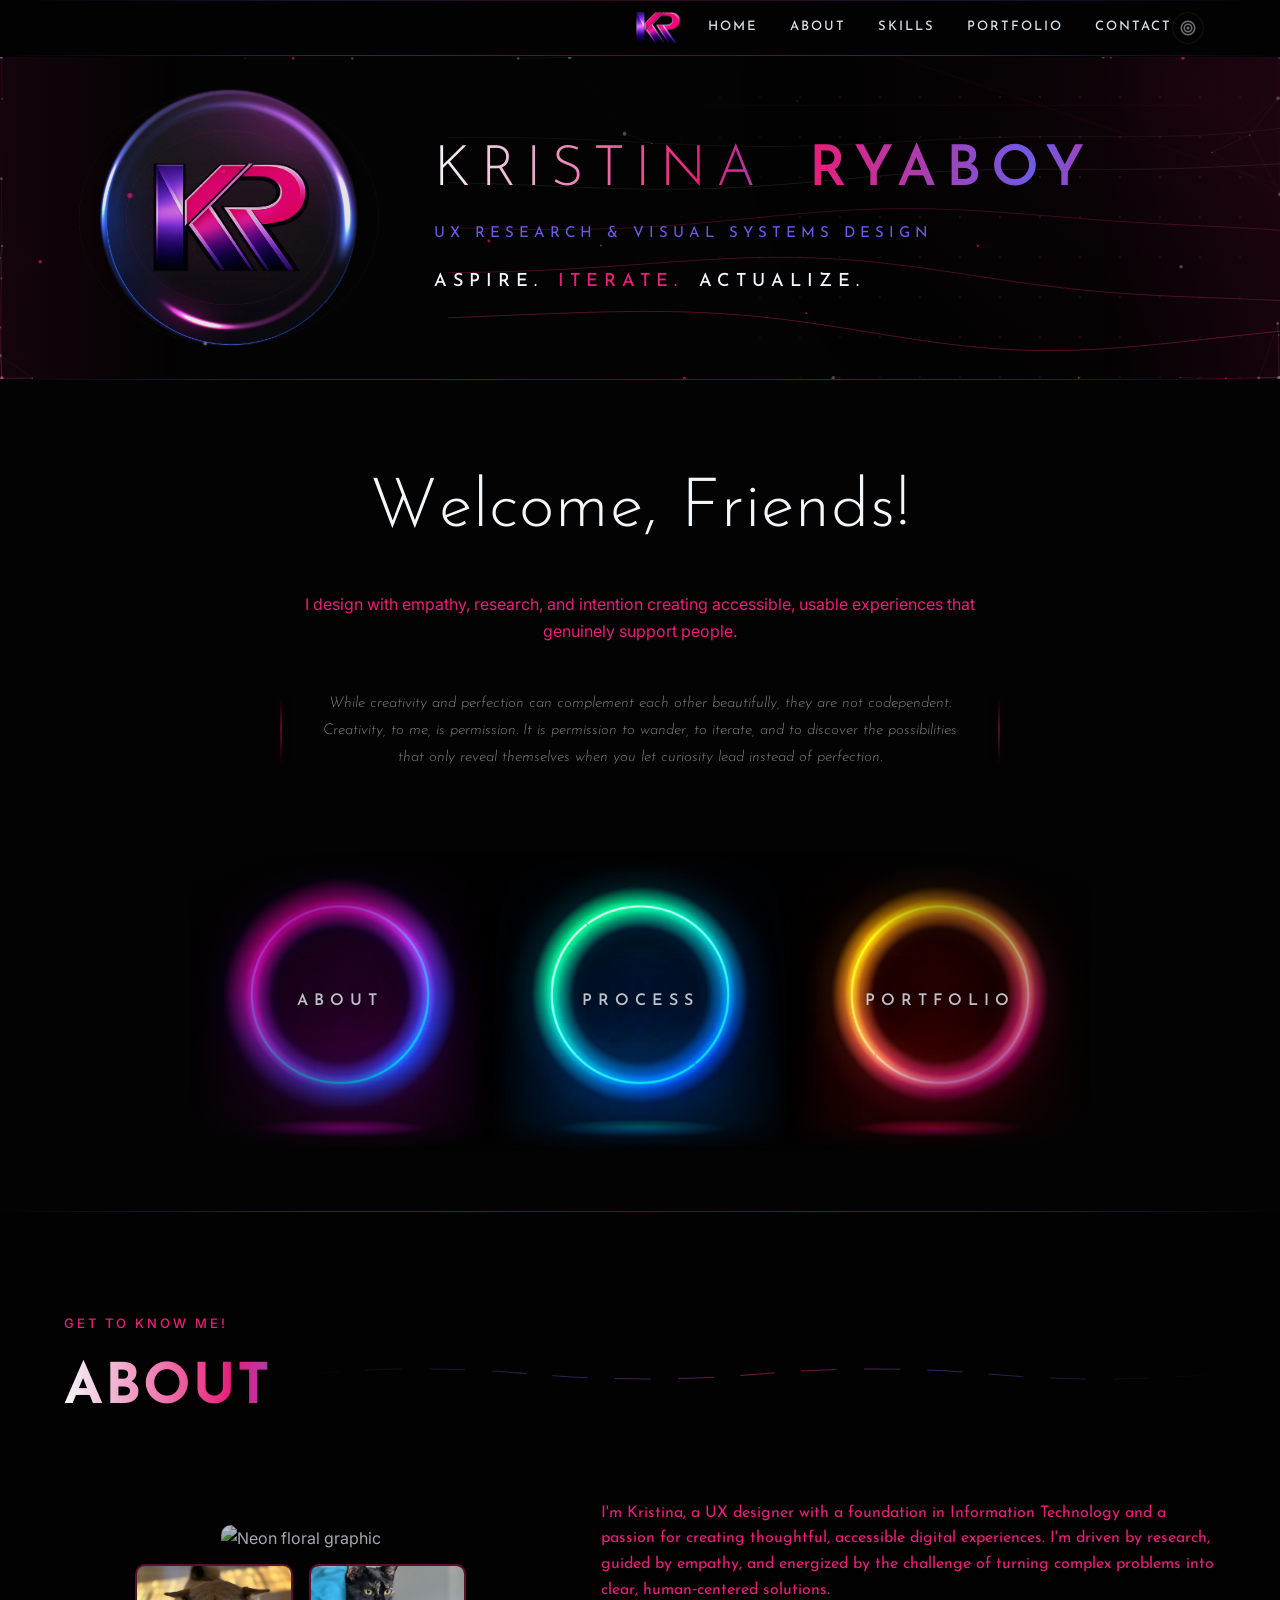
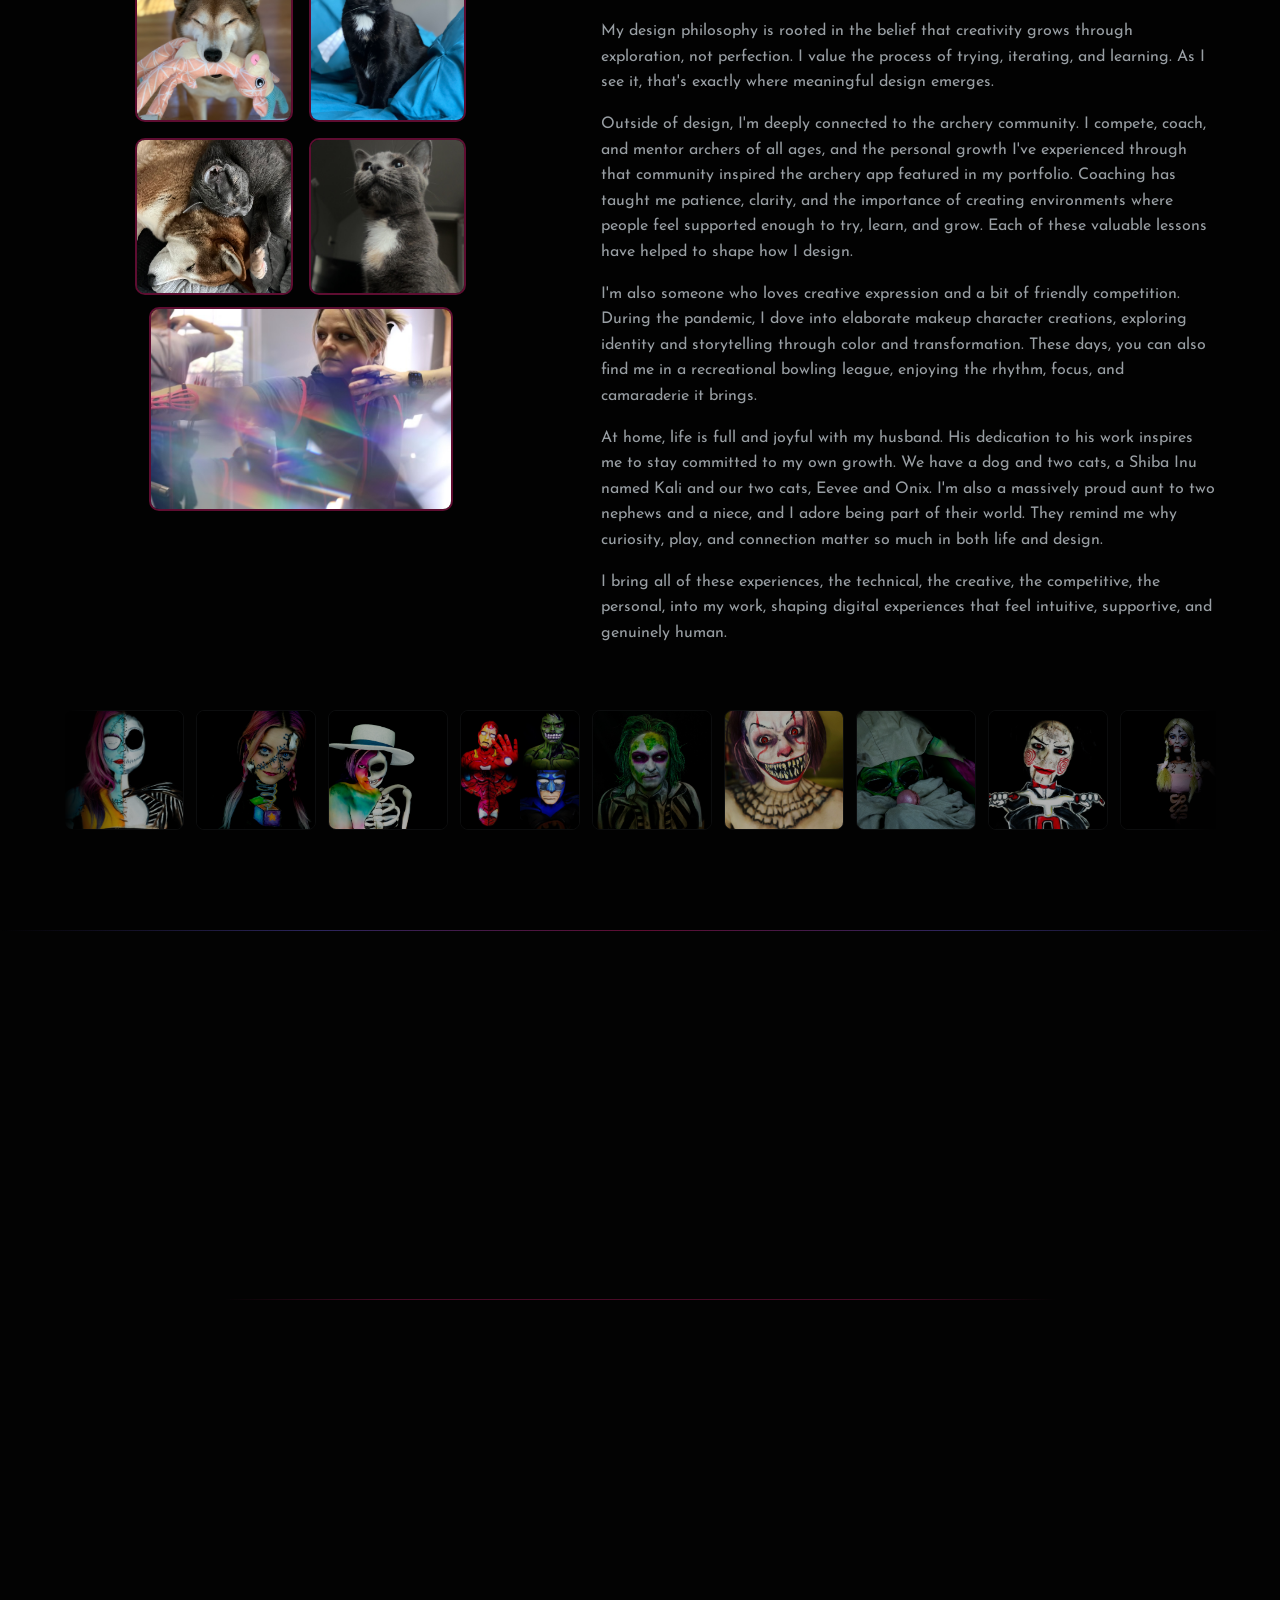
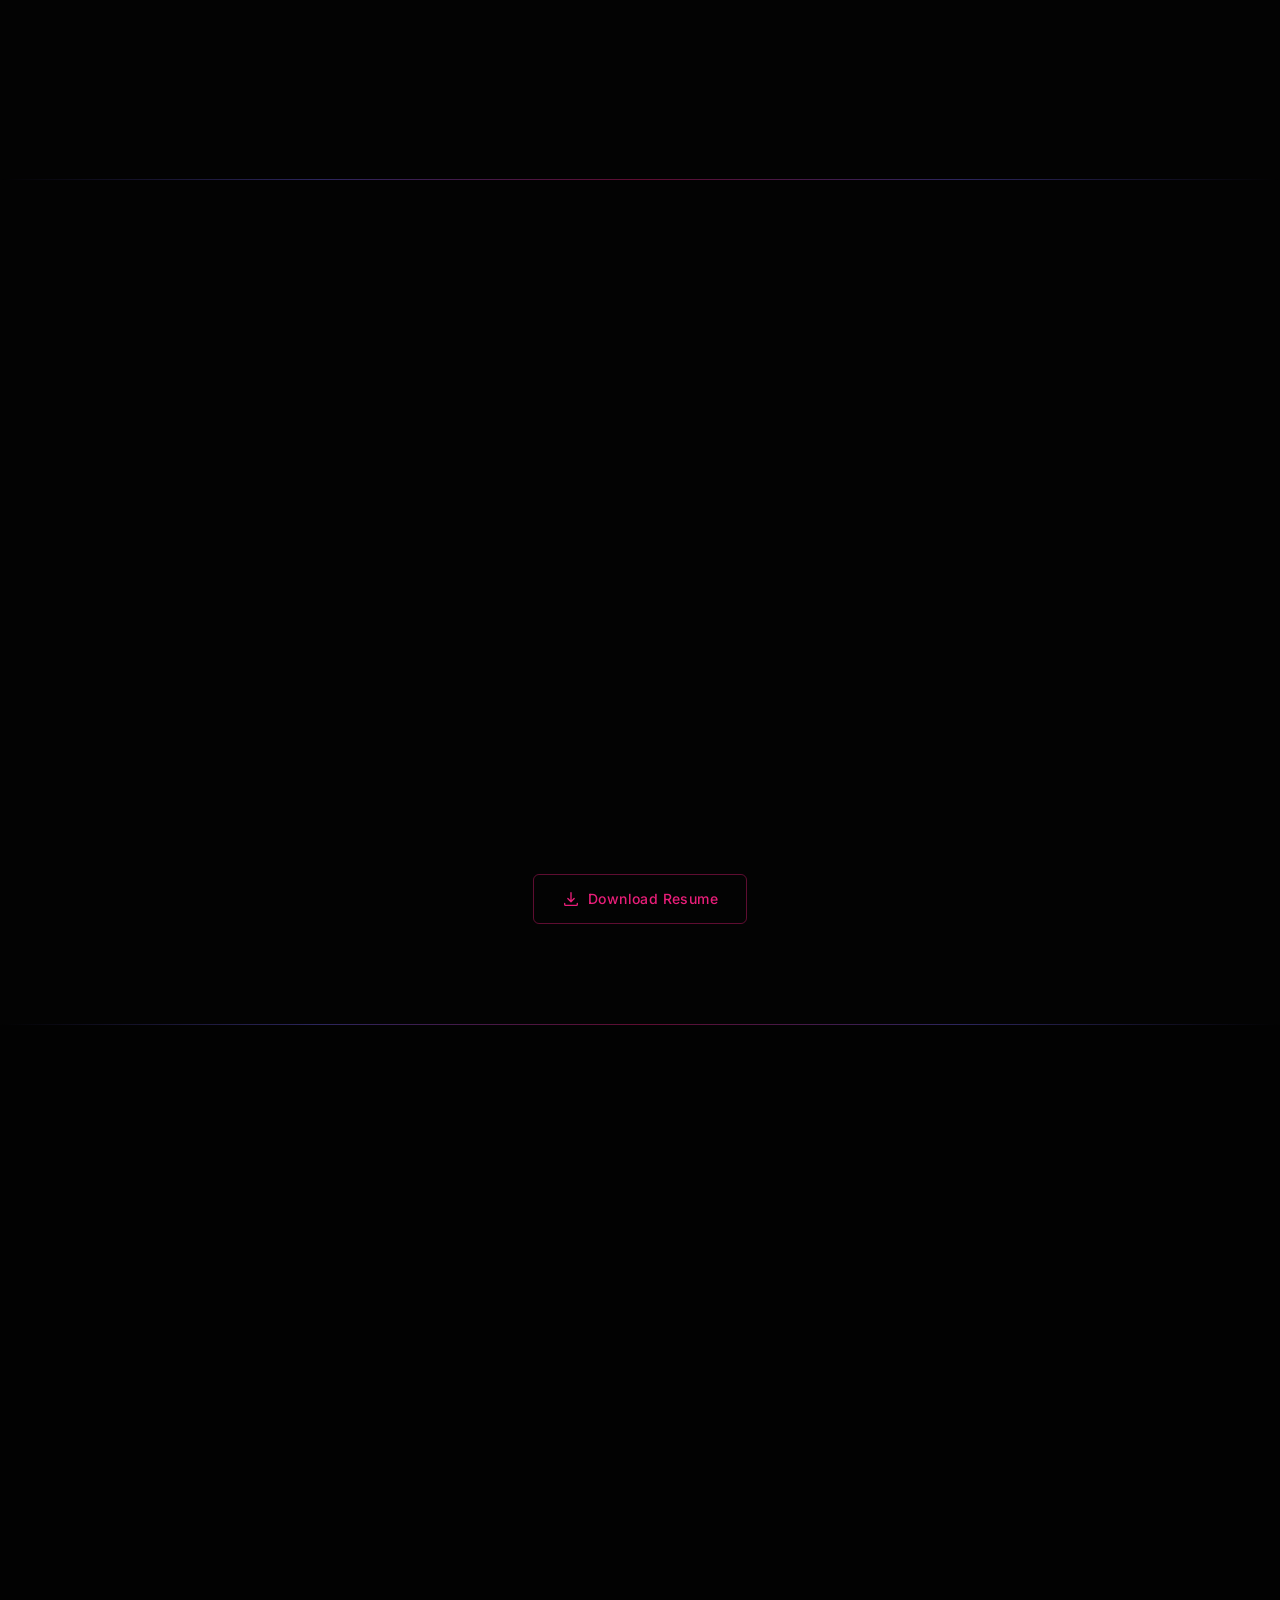
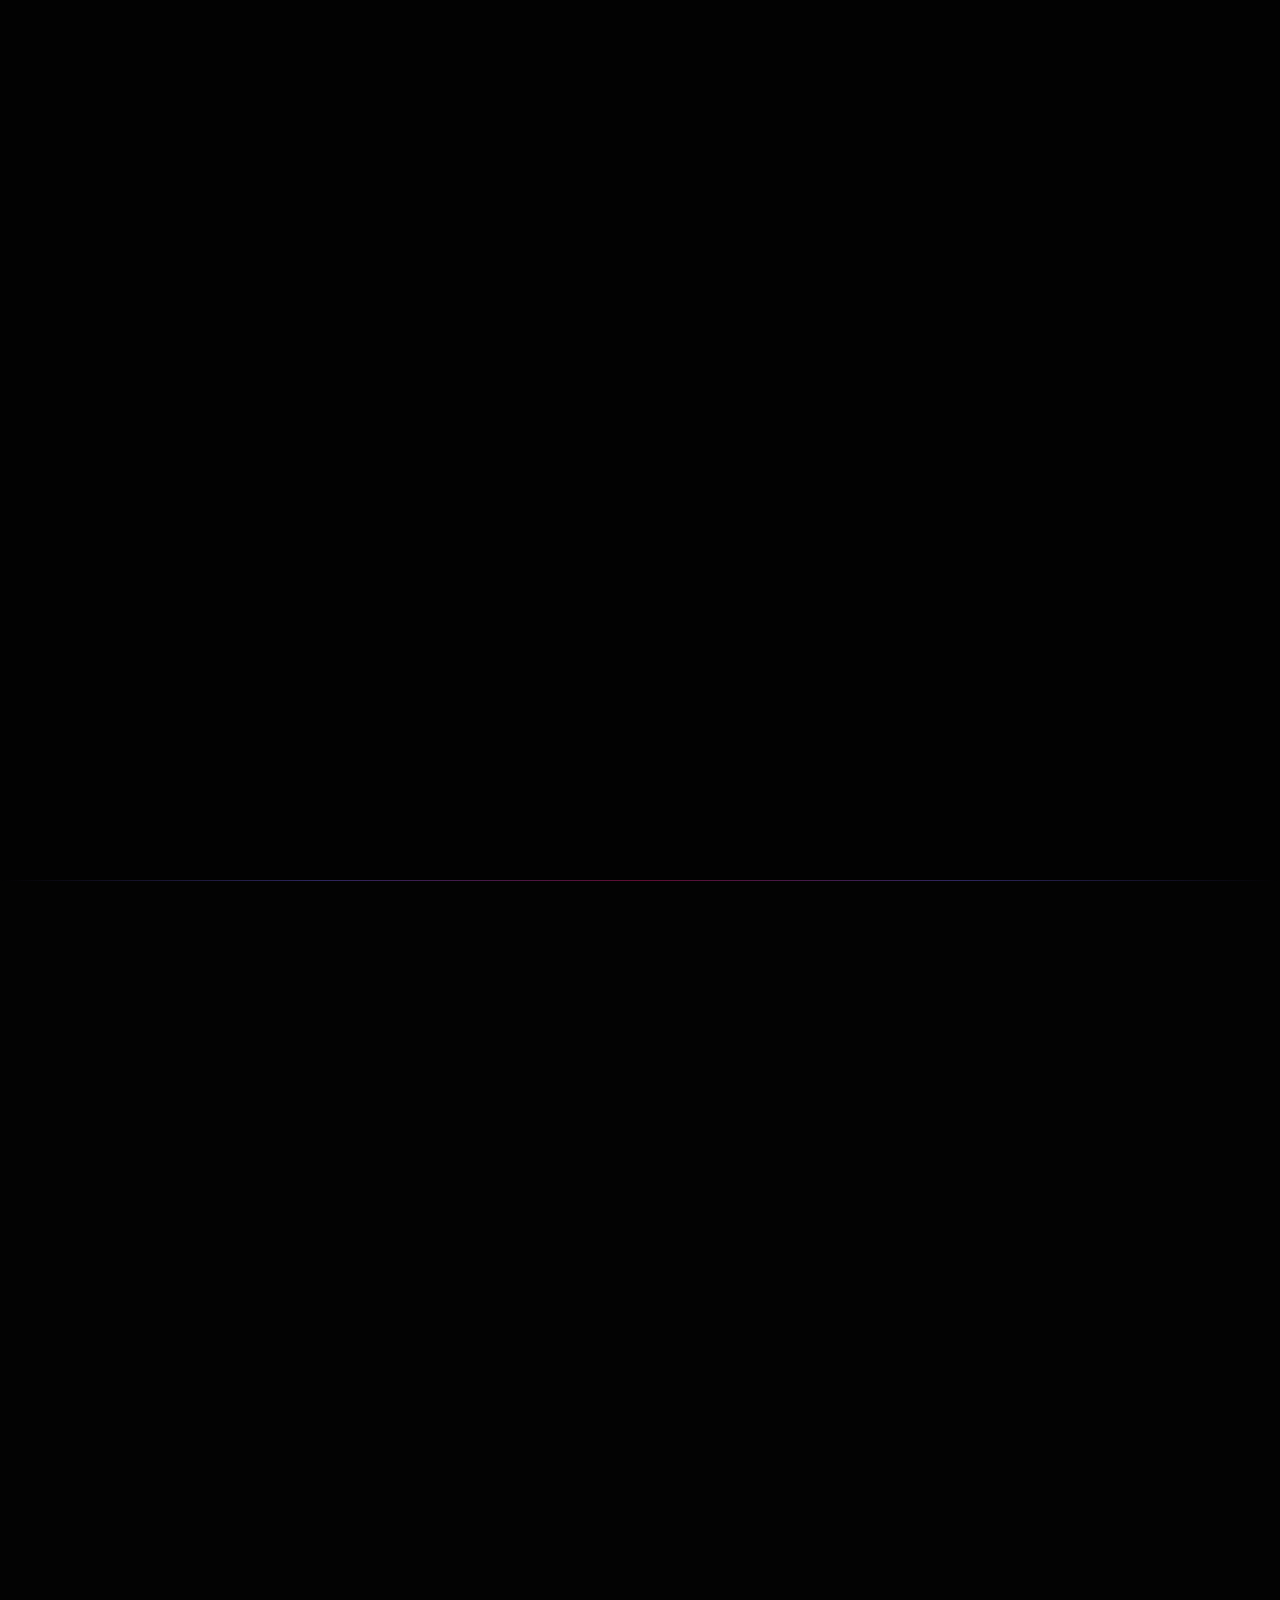
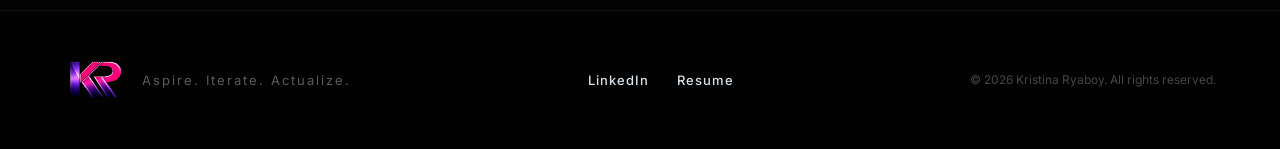
==== index.html @ dc4de924 "Improve image accessibility on homepage - About Me banner: replace redundant alt with descriptive "N" ====
<!DOCTYPE html>
<html lang="en">
<head>
  <meta charset="UTF-8">
  <meta name="viewport" content="width=device-width, initial-scale=1.0">
  <title>Kristina Ryaboy | UX Research &amp; Visual Systems Design</title>
  <meta name="description" content="Portfolio of Kristina Ryaboy — UX Research & Visual Systems Design. Aspire. Iterate. Actualize.">
  <link rel="icon" type="image/png" href="images/KRONLY.png">
  <link rel="apple-touch-icon" href="images/KRONLY.png">
  <!-- Open Graph -->
  <meta property="og:title" content="Kristina Ryaboy | UX Research & Visual Systems Design">
  <meta property="og:description" content="Portfolio of Kristina Ryaboy — UX Research & Visual Systems Design. Aspire. Iterate. Actualize.">
  <meta property="og:image" content="https://kristinaryaboy.github.io/KRPortfolio/images/KRONLY.png">
  <meta property="og:url" content="https://kristinaryaboy.github.io/KRPortfolio/">
  <meta property="og:type" content="website">
  <meta name="twitter:card" content="summary_large_image">
  <meta name="twitter:title" content="Kristina Ryaboy | UX Research & Visual Systems Design">
  <meta name="twitter:description" content="Portfolio of Kristina Ryaboy — UX Research & Visual Systems Design. Aspire. Iterate. Actualize.">
  <meta name="twitter:image" content="https://kristinaryaboy.github.io/KRPortfolio/images/KRONLY.png">
  <link rel="preconnect" href="https://fonts.googleapis.com">
  <link rel="preconnect" href="https://fonts.gstatic.com" crossorigin>
  <link href="https://fonts.googleapis.com/css2?family=Inter:wght@300;400;500;600&family=Josefin+Sans:wght@300;400;500;600;700&display=swap" rel="stylesheet">
  <link rel="stylesheet" href="styles.css">
  <link rel="stylesheet" href="dmc.css">
</head>
<body>

  <!-- Navigation -->
  <nav class="nav" id="nav">
    <div class="nav-inner">
      <a href="#" class="nav-logo" aria-label="Home">
        <img src="images/KRONLY.png" alt="KR" class="nav-logo__img">
      </a>
      <div class="nav-links">
        <a href="#" class="nav-link nav-link--active">Home</a>
        <a href="#about" class="nav-link">About</a>
        <a href="#skills" class="nav-link">Skills</a>
        <a href="#work" class="nav-link">Portfolio</a>
        <a href="#contact" class="nav-link">Contact</a>
      </div>
      <button class="motion-toggle" id="motionToggle" aria-label="Toggle motion effects" title="Toggle motion effects">
        <svg class="motion-toggle__icon motion-toggle__icon--on" width="18" height="18" viewBox="0 0 24 24" fill="none" stroke="currentColor" stroke-width="2" stroke-linecap="round" stroke-linejoin="round">
          <circle cx="12" cy="12" r="1"/><circle cx="12" cy="12" r="5"/><circle cx="12" cy="12" r="9"/>
        </svg>
        <svg class="motion-toggle__icon motion-toggle__icon--off" width="18" height="18" viewBox="0 0 24 24" fill="none" stroke="currentColor" stroke-width="2" stroke-linecap="round" stroke-linejoin="round">
          <circle cx="12" cy="12" r="1"/><circle cx="12" cy="12" r="5"/><circle cx="12" cy="12" r="9"/>
          <line x1="4" y1="4" x2="20" y2="20" stroke-width="2.5"/>
        </svg>
      </button>
      <button class="nav-toggle" id="navToggle" aria-label="Toggle navigation">
        <span></span><span></span><span></span>
      </button>
    </div>
  </nav>

  <!-- Mobile Menu -->
  <div class="mobile-menu" id="mobileMenu">
    <a href="#" class="mobile-menu__link">Home</a>
    <a href="#about" class="mobile-menu__link">About</a>
    <a href="#skills" class="mobile-menu__link">Skills</a>
    <a href="#work" class="mobile-menu__link">Portfolio</a>
    <a href="#contact" class="mobile-menu__link">Contact</a>
  </div>

  <div class="section-divider section-divider--subtle"></div>

  <!-- Hero Banner -->
  <header class="hero" id="hero">
    <canvas id="heroCanvas"></canvas>
    <div class="hero-inner">
      <div class="hero-logo">
        <canvas id="logoOrbitCanvas" class="hero-logo__orbit"></canvas>
        <img src="images/KRONLY.png" alt="KR Monogram" class="hero-logo__img">
      </div>
      <div class="hero-text">
        <h1 class="hero-name">
          <span class="hero-name__first">Kristina</span>
          <span class="hero-name__last">Ryaboy</span>
        </h1>
        <div class="hero-rule"></div>
        <p class="hero-subtitle">UX Research &amp; Visual Systems Design</p>
        <p class="hero-tagline">
          <span>Aspire.</span>
          <span class="hero-tagline--accent">Iterate.</span>
          <span>Actualize.</span>
        </p>
      </div>
    </div>
  </header>

  <div class="section-divider section-divider--subtle"></div>

  <!-- Welcome Section -->
  <section class="welcome">
    <div class="container">
      <h1 class="welcome-heading" id="welcomeHeading">Welcome, Friends!</h1>
      <div class="welcome-philosophy">
        <p class="welcome-text">I design with empathy, research, and intention creating accessible, usable experiences that genuinely support people.</p>
        <p class="welcome-quote">While creativity and perfection can complement each other beautifully, they are not codependent. Creativity, to me, is permission. It is permission to wander, to iterate, and to discover the possibilities that only reveal themselves when you let curiosity lead instead of perfection.</p>
      </div>
    </div>
  </section>

  <!-- Section Navigation Banner -->
  <section class="nav-banner">
    <div class="nav-banner__bg">
      <picture>
        <source srcset="images/hero-bg.webp" type="image/webp">
        <img src="images/hero-bg.jpg" alt="" loading="lazy">
      </picture>
    </div>
    <div class="nav-banner__overlay">
      <a href="#about" class="nav-banner__zone">
        <span class="nav-banner__label">About</span>
      </a>
      <a href="#process" class="nav-banner__zone">
        <span class="nav-banner__label">Process</span>
      </a>
      <a href="#work" class="nav-banner__zone">
        <span class="nav-banner__label">Portfolio</span>
      </a>
    </div>
  </section>

  <div class="section-divider"></div>

  <!-- About Section -->
  <section class="section about" id="about">
    <div class="container">
      <div class="section-heading-row">
        <h2 class="section-heading">
          <span class="section-heading__label">Get to know me!</span>
          <span class="section-heading__title">About</span>
        </h2>
        <svg class="section-heading-wave" viewBox="0 0 200 20" preserveAspectRatio="none">
          <path class="section-heading-wave__path" d="M0,10 Q25,0 50,10 T100,10 T150,10 T200,10" fill="none" stroke="url(#waveGrad)" stroke-width="1"/>
        </svg>
      </div>

      <div class="about-layout">
        <div class="about-visual">
          <div class="about-photos">
            <img src="images/AboutMe2.jpeg" alt="Neon floral graphic" class="about-banner" loading="lazy">
            <div class="about-photos-row">
              <div class="about-photo-card">
                <img src="images/about me/IMG_8221.jpeg" alt="Kali the Shiba Inu" loading="lazy">
              </div>
              <div class="about-photo-card">
                <img src="images/about me/IMG_1223.jpeg" alt="Onix the cat" loading="lazy">
              </div>
              <div class="about-photo-card">
                <img src="images/about me/IMG_5178.jpeg" alt="Kali and Eevee together" loading="lazy">
              </div>
              <div class="about-photo-card">
                <img src="images/about me/5FA5CA7D-4282-4DA0-BE2F-8C166BB4E287.JPG" alt="Eevee the cat" loading="lazy">
              </div>
            </div>
            <div class="about-photo-card about-photo-card--featured">
              <img src="images/about me/IMG_5877.jpeg" alt="Kristina practicing archery" loading="lazy">
            </div>
          </div>
        </div>

        <div class="about-content">
          <p class="about-lead">I'm Kristina, a UX designer with a foundation in Information Technology and a passion for creating thoughtful, accessible digital experiences. I'm driven by research, guided by empathy, and energized by the challenge of turning complex problems into clear, human&#8209;centered solutions.</p>
          <p>My design philosophy is rooted in the belief that creativity grows through exploration, not perfection. I value the process of trying, iterating, and learning. As I see it, that's exactly where meaningful design emerges.</p>
          <p>Outside of design, I'm deeply connected to the archery community. I compete, coach, and mentor archers of all ages, and the personal growth I've experienced through that community inspired the archery app featured in my portfolio. Coaching has taught me patience, clarity, and the importance of creating environments where people feel supported enough to try, learn, and grow. Each of these valuable lessons have helped to shape how I design.</p>
          <p>I'm also someone who loves creative expression and a bit of friendly competition. During the pandemic, I dove into elaborate makeup character creations, exploring identity and storytelling through color and transformation. These days, you can also find me in a recreational bowling league, enjoying the rhythm, focus, and camaraderie it brings.</p>
          <p>At home, life is full and joyful with my husband. His dedication to his work inspires me to stay committed to my own growth. We have a dog and two cats, a Shiba Inu named Kali and our two cats, Eevee and Onix. I'm also a massively proud aunt to two nephews and a niece, and I adore being part of their world. They remind me why curiosity, play, and connection matter so much in both life and design.</p>
          <p>I bring all of these experiences, the technical, the creative, the competitive, the personal, into my work, shaping digital experiences that feel intuitive, supportive, and genuinely human.</p>
        </div>
      </div>

      <!-- Makeup Art Thumbnails -->
      <div class="about-gallery">
        <div class="about-gallery__strip">
          <!-- First set -->
          <img src="images/Makeup/11.jpg" alt="Body paint Jack and Sally" class="about-gallery__thumb">
          <img src="images/Makeup/1.JPG" alt="Body paint Jack In The Box Illusion" class="about-gallery__thumb">
          <img src="images/Makeup/8.JPG" alt="Body paint Rainbow Skeleton" class="about-gallery__thumb">
          <img src="images/Makeup/5.JPG" alt="Body paint Super Hero Collage" class="about-gallery__thumb">
          <img src="images/Makeup/9.JPG" alt="Body paint Beetlejuice" class="about-gallery__thumb">
          <img src="images/Makeup/3.JPG" alt="Body paint Pennywise" class="about-gallery__thumb">
          <img src="images/Makeup/12.JPG" alt="Body paint Grogu" class="about-gallery__thumb">
          <img src="images/Makeup/7.JPG" alt="Body paint Billy The Puppet" class="about-gallery__thumb">
          <img src="images/Makeup/4.jpg" alt="Body paint Broken Doll" class="about-gallery__thumb">
          <img src="images/Makeup/6.jpg" alt="Body paint Venom" class="about-gallery__thumb">
          <img src="images/Makeup/2.JPG" alt="Body paint Metal Gear Solid" class="about-gallery__thumb">
          <img src="images/Makeup/10.JPG" alt="Body paint Batman and Robin" class="about-gallery__thumb">
          <!-- Duplicate set for seamless loop (decorative, hidden from assistive tech) -->
          <img src="images/Makeup/11.jpg" alt="" aria-hidden="true" class="about-gallery__thumb">
          <img src="images/Makeup/1.JPG" alt="" aria-hidden="true" class="about-gallery__thumb">
          <img src="images/Makeup/8.JPG" alt="" aria-hidden="true" class="about-gallery__thumb">
          <img src="images/Makeup/5.JPG" alt="" aria-hidden="true" class="about-gallery__thumb">
          <img src="images/Makeup/9.JPG" alt="" aria-hidden="true" class="about-gallery__thumb">
          <img src="images/Makeup/3.JPG" alt="" aria-hidden="true" class="about-gallery__thumb">
          <img src="images/Makeup/12.JPG" alt="" aria-hidden="true" class="about-gallery__thumb">
          <img src="images/Makeup/7.JPG" alt="" aria-hidden="true" class="about-gallery__thumb">
          <img src="images/Makeup/4.jpg" alt="" aria-hidden="true" class="about-gallery__thumb">
          <img src="images/Makeup/6.jpg" alt="" aria-hidden="true" class="about-gallery__thumb">
          <img src="images/Makeup/2.JPG" alt="" aria-hidden="true" class="about-gallery__thumb">
          <img src="images/Makeup/10.JPG" alt="" aria-hidden="true" class="about-gallery__thumb">
        </div>
      </div>
    </div>
  </section>

  <div class="section-divider"></div>

  <!-- Process Section -->
  <section class="section process" id="process">
    <div class="container">
      <div class="section-heading-row">
        <h2 class="section-heading">
          <span class="section-heading__label">My</span>
          <span class="section-heading__title">Process</span>
        </h2>
        <svg class="section-heading-wave" viewBox="0 0 200 20" preserveAspectRatio="none">
          <path class="section-heading-wave__path" d="M0,10 Q25,0 50,10 T100,10 T150,10 T200,10" fill="none" stroke="url(#waveGrad)" stroke-width="1"/>
          <defs><linearGradient id="waveGrad" x1="0%" y1="0%" x2="100%" y2="0%"><stop offset="0%" stop-color="#6C5CE7" stop-opacity="0"/><stop offset="30%" stop-color="#6C5CE7" stop-opacity="0.4"/><stop offset="50%" stop-color="#E91E79" stop-opacity="0.5"/><stop offset="70%" stop-color="#6C5CE7" stop-opacity="0.4"/><stop offset="100%" stop-color="#6C5CE7" stop-opacity="0"/></linearGradient></defs>
        </svg>
        <img src="images/Process.jpeg" alt="Process" class="section-banner section-banner--mid" loading="lazy">
        <svg class="section-heading-wave" viewBox="0 0 200 20" preserveAspectRatio="none">
          <path class="section-heading-wave__path" d="M0,10 Q25,0 50,10 T100,10 T150,10 T200,10" fill="none" stroke="url(#waveGrad)" stroke-width="1"/>
        </svg>
      </div>

      <div class="process-timeline">
        <div class="process-step" data-step="01">
          <div class="process-step__icon">
            <svg viewBox="0 0 48 48" fill="none" stroke="currentColor" stroke-width="1.5">
              <circle cx="24" cy="24" r="20"/>
              <circle cx="24" cy="24" r="8"/>
              <line x1="24" y1="4" x2="24" y2="12"/>
              <line x1="24" y1="36" x2="24" y2="44"/>
              <line x1="4" y1="24" x2="12" y2="24"/>
              <line x1="36" y1="24" x2="44" y2="24"/>
            </svg>
          </div>
          <div class="process-step__content">
            <h3 class="process-step__title">Explore</h3>
            <p class="process-step__desc">I explore user needs through stakeholder conversations, competitive research, and listening closely to the people at the center of the experience. This is where the relationship truly begins. I gather stories, patterns, and signals that help me understand what people value and what's happening beneath the surface so I can design in a way that enhances their journey.</p>
          </div>
        </div>

        <div class="process-step" data-step="02">
          <div class="process-step__icon">
            <svg viewBox="0 0 48 48" fill="none" stroke="currentColor" stroke-width="1.5">
              <rect x="6" y="6" width="36" height="36" rx="4"/>
              <line x1="6" y1="18" x2="42" y2="18"/>
              <line x1="6" y1="30" x2="42" y2="30"/>
              <line x1="18" y1="6" x2="18" y2="42"/>
              <line x1="30" y1="6" x2="30" y2="42"/>
            </svg>
          </div>
          <div class="process-step__content">
            <h3 class="process-step__title">Shape</h3>
            <p class="process-step__desc">I shape my findings into intent through personas, journey maps, and structured information flow to understand the opportunity from a human perspective. This step helps me bring direction into focus and create a shared foundation for the experience we're building. It's here that the relationship between user and designer naturally takes form, molding that vision into the design itself.</p>
          </div>
        </div>

        <div class="process-step" data-step="03">
          <div class="process-step__icon">
            <svg viewBox="0 0 48 48" fill="none" stroke="currentColor" stroke-width="1.5">
              <path d="M8 40 L20 8 L32 28 L44 12"/>
              <circle cx="20" cy="8" r="3"/>
              <circle cx="32" cy="28" r="3"/>
              <circle cx="44" cy="12" r="3"/>
            </svg>
          </div>
          <div class="process-step__content">
            <h3 class="process-step__title">Design</h3>
            <p class="process-step__desc">I bring ideas into form through sketches, wireframes, and prototypes. This is where your vision starts to take shape by moving from loose concepts to thoughtful, high‑fidelity experiences. My technical background helps me think in systems and translate complexity into clarity, allowing me to design interactions that feel intuitive, accessible, and grounded in how things actually work.</p>
          </div>
        </div>

        <div class="process-step" data-step="04">
          <div class="process-step__icon">
            <svg viewBox="0 0 48 48" fill="none" stroke="currentColor" stroke-width="1.5">
              <path d="M12 36 L20 28 L28 34 L40 16"/>
              <polyline points="32,16 40,16 40,24"/>
              <rect x="4" y="4" width="40" height="40" rx="4"/>
            </svg>
          </div>
          <div class="process-step__content">
            <h3 class="process-step__title">Realize</h3>
            <p class="process-step__desc">I refine and validate the experience through usability feedback, thoughtful iteration, and careful attention to detail. This stage is about bringing the work to life in a way that feels natural, seamless, and connected to the people it's meant to support. It's where intention becomes something real, guided by the relationship formed through listening, understanding, and designing with care.</p>
          </div>
        </div>
      </div>
    </div>
  </section>

  <div class="section-divider"></div>

  <!-- Skills & Tools Section -->
  <section class="section skills" id="skills">
    <div class="container">
      <div class="section-heading-row">
        <h2 class="section-heading">
          <span class="section-heading__label">Tools &amp;</span>
          <span class="section-heading__title">Skills</span>
        </h2>
        <svg class="section-heading-wave" viewBox="0 0 200 20" preserveAspectRatio="none">
          <path class="section-heading-wave__path" d="M0,10 Q25,0 50,10 T100,10 T150,10 T200,10" fill="none" stroke="url(#waveGrad2)" stroke-width="1"/>
          <defs><linearGradient id="waveGrad2" x1="0%" y1="0%" x2="100%" y2="0%"><stop offset="0%" stop-color="#6C5CE7" stop-opacity="0"/><stop offset="30%" stop-color="#6C5CE7" stop-opacity="0.4"/><stop offset="50%" stop-color="#E91E79" stop-opacity="0.5"/><stop offset="70%" stop-color="#6C5CE7" stop-opacity="0.4"/><stop offset="100%" stop-color="#6C5CE7" stop-opacity="0"/></linearGradient></defs>
        </svg>
        <img src="images/Tools.jpeg" alt="Tools" class="section-banner section-banner--mid" loading="lazy">
        <svg class="section-heading-wave" viewBox="0 0 200 20" preserveAspectRatio="none">
          <path class="section-heading-wave__path" d="M0,10 Q25,0 50,10 T100,10 T150,10 T200,10" fill="none" stroke="url(#waveGrad2)" stroke-width="1"/>
        </svg>
      </div>

      <div class="skills-grid">
        <!-- UX & Research -->
        <div class="skills-category">
          <h3 class="skills-category__title">UX &amp; Research</h3>
          <ul class="skills-list">
            <li class="skills-list__item">User Interviews</li>
            <li class="skills-list__item">Empathy Mapping</li>
            <li class="skills-list__item">Personas &amp; Journey Mapping</li>
            <li class="skills-list__item">Wireframing &amp; Prototyping</li>
            <li class="skills-list__item">Usability Testing</li>
            <li class="skills-list__item">Accessibility (WCAG)</li>
          </ul>
        </div>

        <!-- Design Tools -->
        <div class="skills-category">
          <h3 class="skills-category__title">Design Tools</h3>
          <ul class="skills-list">
            <li class="skills-list__item">Figma</li>
            <li class="skills-list__item">Adobe XD</li>
            <li class="skills-list__item">Google Forms</li>
            <li class="skills-list__item">Microsoft Excel</li>
            <li class="skills-list__item">Microsoft Office Suite</li>
          </ul>
        </div>

        <!-- Systems & Analysis -->
        <div class="skills-category">
          <h3 class="skills-category__title">Systems &amp; Analysis</h3>
          <ul class="skills-list">
            <li class="skills-list__item">Root Cause Analysis</li>
            <li class="skills-list__item">Workflow Optimization</li>
            <li class="skills-list__item">Cross&#8209;Functional Collaboration</li>
            <li class="skills-list__item">SQL Queries &amp; Reporting</li>
            <li class="skills-list__item">Debugging &amp; Troubleshooting</li>
          </ul>
        </div>

        <!-- Certifications -->
        <div class="skills-category">
          <h3 class="skills-category__title">Certifications</h3>
          <ul class="skills-list">
            <li class="skills-list__item">Google UX Design Professional Certificate</li>
            <li class="skills-list__item">USA Archery Coach &mdash; Level 3</li>
            <li class="skills-list__item">A.S. Information Technologies <span class="skills-list__note">Highest Honors, 4.0</span></li>
            <li class="skills-list__item">B.S. IT &mdash; Data Analytics <span class="skills-list__note">In Progress, 4.0</span></li>
          </ul>
        </div>
      </div>

      <div class="skills-resume">
        <a href="KristinaRyaboy Resume UX.pdf" class="skills-resume__btn" download>
          <svg viewBox="0 0 20 20" fill="none" stroke="currentColor" stroke-width="1.5" stroke-linecap="round" stroke-linejoin="round">
            <path d="M10 3v10m0 0l-3.5-3.5M10 13l3.5-3.5"/>
            <path d="M3 15v1a1 1 0 001 1h12a1 1 0 001-1v-1"/>
          </svg>
          Download Resume
        </a>
      </div>
    </div>
  </section>

  <div class="section-divider"></div>

  <!-- Work Section -->
  <section class="section work" id="work">
    <div class="container">
      <div class="section-heading-row">
        <h2 class="section-heading">
          <span class="section-heading__label">Projects &amp;</span>
          <span class="section-heading__title">Portfolio</span>
        </h2>
        <svg class="section-heading-wave" viewBox="0 0 200 20" preserveAspectRatio="none">
          <path class="section-heading-wave__path" d="M0,10 Q25,0 50,10 T100,10 T150,10 T200,10" fill="none" stroke="url(#waveGrad)" stroke-width="1"/>
        </svg>
        <div class="section-banner section-banner--mid section-banner--video">
          <video autoplay muted loop playsinline>
            <source src="Video/CoffeVid.mov" type="video/mp4">
          </video>
        </div>
        <svg class="section-heading-wave" viewBox="0 0 200 20" preserveAspectRatio="none">
          <path class="section-heading-wave__path" d="M0,10 Q25,0 50,10 T100,10 T150,10 T200,10" fill="none" stroke="url(#waveGrad)" stroke-width="1"/>
        </svg>
      </div>

      <div class="work-grid">
        <a href="arcus.html" class="project-card-link">
          <article class="project-card">
            <div class="project-card__image">
              <canvas id="arcusOrbitCanvas" class="project-card__orbit-canvas"></canvas>
              <div class="project-card__phone-trio">
                <div class="project-card__phone-frame project-card__phone-frame--arcus">
                  <img src="images/ArcusLatest/ArcusCard1.PNG" alt="Arcus — Home dashboard">
                </div>
                <div class="project-card__phone-frame project-card__phone-frame--center project-card__phone-frame--arcus">
                  <img src="images/ArcusLatest/Arcuscard2.PNG" alt="Arcus — Archer profile" class="arcus-card-blur-email">
                </div>
                <div class="project-card__phone-frame project-card__phone-frame--arcus">
                  <img src="images/ArcusLatest/Arcuscard3.PNG" alt="Arcus — Analytics stats">
                </div>
              </div>
            </div>
            <div class="project-card__info">
              <div class="project-card__tags">
                <span class="tag">UX Design</span>
                <span class="tag">Mobile App</span>
              </div>
              <div class="project-card__title-row">
                <h3 class="project-card__title">Arcus</h3>
                <span class="status-badge status-badge--live status-badge--glow">
                  <span class="status-badge__dot"></span>
                  Live on iOS & Android
                </span>
              </div>
              <p class="project-card__desc">Creating a user‑centered archery experience designed to boost retention and excitement</p>
              <span class="project-card__cta">View Case Study</span>
            </div>
          </article>
        </a>

        <a href="dmc.html" class="project-card-link">
          <article class="project-card">
            <div class="project-card__image">
              <canvas id="dmcOrbitCanvas" class="project-card__orbit-canvas"></canvas>
              <div class="project-card__phone-trio">
                <div class="project-card__phone-frame">
                  <img src="images/dmc/wireframes/wf-home.svg" alt="Discover Movement Connect — Home wireframe">
                </div>
                <div class="project-card__phone-frame project-card__phone-frame--center">
                  <img src="images/dmc/wireframes/wf-workouts.svg" alt="Discover Movement Connect — Workouts wireframe">
                </div>
                <div class="project-card__phone-frame">
                  <img src="images/dmc/wireframes/wf-progress.svg" alt="Discover Movement Connect — Progress wireframe">
                </div>
              </div>
            </div>
            <div class="project-card__info">
              <div class="project-card__tags">
                <span class="tag">UX Design</span>
                <span class="tag">Mobile App</span>
              </div>
              <h3 class="project-card__title">Discover Movement Connect</h3>
              <p class="project-card__desc">Designing a Connected Coaching Experience for Sustainable Movement</p>
              <span class="project-card__cta">View Case Study</span>
            </div>
          </article>
        </a>

        <!-- Portfolio Website Card -->
        <a href="portfolio-site.html" class="project-card-link project-card-link--featured" data-page="portfolio-site.html">
          <article class="project-card project-card--featured project-card--horizontal">
            <div class="project-card__info">
              <div class="project-card__tags">
                <span class="tag">Web Design</span>
                <span class="tag">Development</span>
                <span class="tag">Accessibility</span>
              </div>
              <h3 class="project-card__title">Portfolio Website</h3>
              <p class="project-card__desc">Designing and building a personal portfolio that reflects a creative philosophy</p>
              <span class="project-card__cta">View Case Study</span>
            </div>
            <div class="project-card__image project-card__image--web">
              <img src="images/PortfolioWebsiteCard.jpeg" alt="Portfolio Website preview" class="project-card__web-img">
            </div>
          </article>
        </a>

        <!-- 4th & Model Card (Sneak Peek) -->
        <a href="https://fourthandmodel.com" target="_blank" rel="noopener" class="project-card-link project-card-link--featured">
          <article class="project-card project-card--featured project-card--horizontal project-card--sneak-peek">
            <div class="project-card__info">
              <div class="project-card__tags">
                <span class="tag">UX Design</span>
                <span class="tag">Web Design</span>
                <span class="tag">Data Visualization</span>
              </div>
              <div class="project-card__title-row">
                <h3 class="project-card__title">4th &amp; Model</h3>
                <span class="status-badge status-badge--coming">Sneak Peek</span>
              </div>
              <p class="project-card__desc">Collaborating on a sports analytics platform built around explainable, auditable models.</p>
              <span class="project-card__cta">Visit Site</span>
            </div>
            <div class="project-card__image project-card__image--web">
              <img src="images/FourthAndModel.png" alt="4th &amp; Model — sports analytics platform preview" class="project-card__web-img">
            </div>
          </article>
        </a>
      </div>

    </div>
  </section>

  <div class="section-divider"></div>

  <!-- Contact Section -->
  <section class="section contact" id="contact">
    <div class="container">
      <div class="work-banner">
        <img src="images/Portfolio.jpeg" alt="Portfolio devices" loading="lazy">
      </div>
      <div class="contact-layout">
        <div class="contact-text">
          <h2 class="section-heading">
            <span class="section-heading__label">Let's</span>
            <span class="section-heading__title">Connect</span>
          </h2>
          <p class="contact-lead">Have a project in mind or want to discuss design? I'd love to hear from you.</p>
        </div>

        <form class="contact-form" id="contactForm" action="#" method="post">
          <div class="form-group">
            <label for="name" class="form-label">Name</label>
            <input type="text" id="name" name="name" class="form-input" required>
          </div>
          <div class="form-group">
            <label for="email" class="form-label">Email</label>
            <input type="email" id="email" name="email" class="form-input" required>
          </div>
          <div class="form-group">
            <label for="message" class="form-label">Message</label>
            <textarea id="message" name="message" class="form-input form-textarea" rows="5" required></textarea>
          </div>
          <button type="submit" class="btn btn--primary">Send Message</button>
        </form>
      </div>
    </div>
  </section>

  <!-- Footer -->
  <footer class="footer">
    <div class="container footer-layout">
      <div class="footer-brand">
        <img src="images/KRONLY.png" alt="KR" class="footer-logo__img">
        <p class="footer-tagline">Aspire. Iterate. Actualize.</p>
      </div>
      <div class="footer-links">
        <a href="https://www.linkedin.com/in/kristina-ryaboy" class="footer-link" target="_blank" rel="noopener">LinkedIn</a>
        <a href="KristinaRyaboy Resume UX.pdf" class="footer-link" download>Resume</a>
      </div>
      <p class="footer-copy">&copy; 2026 Kristina Ryaboy. All rights reserved.</p>
    </div>
  </footer>

  <script src="script.js"></script>
</body>
</html>
---- styles.css ----
/* ========================================
   Kristina Ryaboy Portfolio
   Color Tokens & Reset
   ======================================== */

:root {
  --deep-slate: #030303;
  --charcoal-navy: #020202;
  --purple: #6C5CE7;
  --magenta: #E91E79;
  --magenta-dim: rgba(233, 30, 121, 0.15);
  --magenta-glow: rgba(233, 30, 121, 0.4);
  --cool-gray: #D9E1E8;
  --off-white: #F4F7FA;
  --white: #ffffff;

  --font-heading: 'Josefin Sans', sans-serif;
  --font-body: 'Inter', sans-serif;

  --nav-height: 56px;
  --container-max: 1200px;
  --section-pad: 100px;

  --ease-out: cubic-bezier(0.16, 1, 0.3, 1);
  --ease-in-out: cubic-bezier(0.65, 0, 0.35, 1);
}

*, *::before, *::after {
  margin: 0;
  padding: 0;
  box-sizing: border-box;
}

html {
  scroll-behavior: smooth;
  -webkit-font-smoothing: antialiased;
  -moz-osx-font-smoothing: grayscale;
}

body {
  font-family: var(--font-body);
  font-weight: 400;
  font-size: 16px;
  line-height: 1.7;
  color: var(--cool-gray);
  background-color: var(--deep-slate);
  overflow-x: hidden;
}

/* Page transition — fade in/out */
body {
  opacity: 0;
  animation: pageFadeIn 0.5s ease forwards;
}

body.page-exit {
  animation: pageFadeOut 0.3s ease forwards;
}

@keyframes pageFadeIn {
  from { opacity: 0; }
  to { opacity: 1; }
}

@keyframes pageFadeOut {
  from { opacity: 1; }
  to { opacity: 0; }
}

a {
  color: inherit;
  text-decoration: none;
}

ul { list-style: none; }
img { max-width: 100%; display: block; }

.container {
  width: 100%;
  max-width: var(--container-max);
  margin: 0 auto;
  padding: 0 24px;
}

/* ========================================
   Navigation
   ======================================== */

.nav {
  position: fixed;
  top: 0;
  left: 0;
  width: 100%;
  height: var(--nav-height);
  z-index: 100;
  background: rgba(3, 3, 3, 0.5);
  backdrop-filter: blur(8px);
  -webkit-backdrop-filter: blur(8px);
  transition: background 0.4s ease, box-shadow 0.4s ease;
}

.nav::after {
  content: '';
  position: absolute;
  bottom: 0;
  left: 0;
  width: 100%;
  height: 1px;
  background: linear-gradient(90deg, transparent, var(--purple), var(--magenta), var(--purple), transparent);
  opacity: 0.4;
}

.nav--scrolled {
  background: rgba(3, 3, 3, 0.95);
  backdrop-filter: blur(16px);
  -webkit-backdrop-filter: blur(16px);
  box-shadow: 0 1px 0 rgba(233, 30, 121, 0.1);
}



.nav-inner {
  max-width: var(--container-max);
  margin: 0 auto;
  padding: 0 24px;
  height: 100%;
  display: flex;
  align-items: center;
  justify-content: space-between;
}

.nav-logo {
  display: flex;
  margin-left: auto;
  margin-right: 24px;
}

.nav-logo__img {
  height: 36px;
  width: auto;
  transition: filter 0.3s ease;
}

.nav-logo:hover .nav-logo__img {
  filter: brightness(1.1) drop-shadow(0 0 8px rgba(233, 30, 121, 0.35));
}

.nav-links {
  display: flex;
  align-items: center;
  gap: 32px;
}

.nav-link {
  font-family: var(--font-heading);
  font-size: 13px;
  font-weight: 500;
  letter-spacing: 2px;
  text-transform: uppercase;
  color: var(--cool-gray);
  transition: color 0.3s ease;
  position: relative;
  padding-bottom: 2px;
}

.nav-link::after {
  content: '';
  position: absolute;
  bottom: -2px;
  left: 0;
  width: 0;
  height: 1px;
  background: var(--magenta);
  transition: width 0.3s var(--ease-out);
}

.nav-link:hover {
  color: var(--magenta);
}

.nav-link:hover::after {
  width: 100%;
}

.nav-link--active {
  color: var(--off-white);
}

.nav-link--active::after {
  width: 100%;
  background: var(--off-white);
}

.nav-toggle {
  display: none;
  flex-direction: column;
  gap: 5px;
  background: none;
  border: none;
  cursor: pointer;
  padding: 8px;
}

.nav-toggle span {
  display: block;
  width: 24px;
  height: 2px;
  background: var(--cool-gray);
  border-radius: 2px;
  transition: transform 0.3s ease, opacity 0.3s ease;
}

.nav-toggle--open span:nth-child(1) { transform: translateY(7px) rotate(45deg); }
.nav-toggle--open span:nth-child(2) { opacity: 0; }
.nav-toggle--open span:nth-child(3) { transform: translateY(-7px) rotate(-45deg); }

/* Mobile Menu */
.mobile-menu {
  position: fixed;
  top: 0;
  left: 0;
  width: 100%;
  height: 100vh;
  background: rgba(3, 3, 3, 0.97);
  backdrop-filter: blur(20px);
  display: flex;
  flex-direction: column;
  align-items: center;
  justify-content: center;
  gap: 32px;
  z-index: 99;
  opacity: 0;
  pointer-events: none;
  transition: opacity 0.4s ease;
}

.mobile-menu--open {
  opacity: 1;
  pointer-events: auto;
}

.mobile-menu__link {
  font-family: var(--font-heading);
  font-size: 28px;
  font-weight: 600;
  color: var(--off-white);
  letter-spacing: 2px;
  text-transform: uppercase;
  transition: color 0.3s ease;
}

.mobile-menu__link:hover { color: var(--magenta); }

/* ========================================
   Hero Banner
   ======================================== */

.hero {
  position: relative;
  width: 100%;
  margin-top: var(--nav-height);
  overflow: hidden;
  background: var(--deep-slate);
  padding: 20px 0;
}

.hero::before,
.hero::after {
  content: '';
  position: absolute;
  top: 0;
  width: 180px;
  height: 100%;
  pointer-events: none;
  z-index: 1;
}

.hero::before {
  left: 0;
  background: linear-gradient(to right, rgba(233, 30, 121, 0.08), transparent);
}

.hero::after {
  right: 0;
  background: linear-gradient(to left, rgba(233, 30, 121, 0.08), transparent);
}

#heroCanvas {
  position: absolute;
  inset: 0;
  width: 100%;
  height: 100%;
  pointer-events: none;
}

.hero-inner {
  position: relative;
  z-index: 2;
  max-width: var(--container-max);
  margin: 0 auto;
  padding: 0 48px;
  display: flex;
  align-items: center;
  gap: 64px;
}

.hero-logo {
  flex-shrink: 0;
  width: clamp(180px, 22vw, 320px);
  height: clamp(180px, 22vw, 320px);
  display: flex;
  align-items: center;
  justify-content: center;
  position: relative;
  z-index: 0;
  overflow: visible;
}

.hero-logo::before {
  content: '';
  position: absolute;
  width: 130%;
  height: 130%;
  top: 50%;
  left: 50%;
  transform: translate(-50%, -50%);
  background: url('images/BehindKRLogo.png') center/contain no-repeat;
  opacity: 0.9;
  pointer-events: none;
  z-index: -1;
  mask: radial-gradient(circle, black 49%, transparent 50%);
  -webkit-mask: radial-gradient(circle, black 49%, transparent 50%);
}

.hero-logo__orbit {
  position: absolute;
  top: 50%;
  left: 50%;
  transform: translate(-50%, -50%);
  width: 140%;
  height: 140%;
  z-index: 0;
  pointer-events: none;
  opacity: 0;
  transition: opacity 1.5s ease;
}

body.ambient-ready .hero-logo__orbit {
  opacity: 1;
}

.hero-logo__img {
  position: relative;
  z-index: 1;
  width: 65%;
  height: auto;
  filter: drop-shadow(0 0 40px rgba(233, 30, 121, 0.15));
  opacity: 0.85;
  position: relative;
}

.hero-text {
  flex: 1;
}


.hero-name {
  font-family: var(--font-heading);
  font-size: clamp(28px, 4.5vw, 56px);
  font-weight: 300;
  letter-spacing: clamp(4px, 1vw, 10px);
  text-transform: uppercase;
  line-height: 1.2;
  margin-bottom: 16px;
}

.hero-name__first {
  margin-right: 0.3em;
  background: linear-gradient(90deg, var(--off-white) 0%, var(--magenta) 40%, var(--purple) 60%, var(--off-white) 100%);
  background-size: 200% 100%;
  -webkit-background-clip: text;
  background-clip: text;
  -webkit-text-fill-color: transparent;
  animation: shimmerText 4s ease-in-out infinite;
}

.hero-name__last {
  font-weight: 600;
  background: linear-gradient(90deg, var(--magenta) 0%, var(--purple) 40%, var(--magenta) 60%, var(--off-white) 100%);
  background-size: 200% 100%;
  -webkit-background-clip: text;
  background-clip: text;
  -webkit-text-fill-color: transparent;
  animation: shimmerText 4s ease-in-out infinite;
}
}

.hero-rule {
  width: 100%;
  max-width: 480px;
  height: 1px;
  background: linear-gradient(90deg, rgba(217, 225, 232, 0.15), rgba(233, 30, 121, 0.3), rgba(217, 225, 232, 0.08));
  margin-bottom: 20px;
}

.hero-subtitle {
  font-family: var(--font-heading);
  font-size: clamp(10px, 1.5vw, 15px);
  font-weight: 400;
  letter-spacing: clamp(2px, 0.5vw, 5px);
  text-transform: uppercase;
  color: var(--purple);
  margin-bottom: 20px;
}

.hero-tagline {
  font-family: var(--font-heading);
  font-size: clamp(12px, 1.8vw, 18px);
  font-weight: 500;
  letter-spacing: clamp(3px, 0.6vw, 6px);
  text-transform: uppercase;
  color: var(--off-white);
}

.hero-tagline span {
  display: inline-block;
  margin-right: 0.2em;
}

.hero-tagline--accent {
  color: var(--magenta);
}

/* ========================================
   Welcome Section
   ======================================== */

.welcome {
  padding: 72px 0 64px;
  text-align: center;
  background: var(--deep-slate);
  position: relative;
}


.welcome-heading {
  font-family: var(--font-heading);
  font-size: clamp(40px, 6vw, 68px);
  font-weight: 300;
  color: var(--off-white);
  letter-spacing: 1px;
  margin-bottom: 24px;
  display: flex;
  justify-content: center;
  flex-wrap: wrap;
}

.welcome-letter {
  display: inline-block;
  opacity: 0;
  transform: translateY(30px) scale(0.3) rotate(8deg);
  transition: none;
}

.welcome-heading--animate .welcome-letter {
  animation: letterPop 0.6s cubic-bezier(0.34, 1.56, 0.64, 1) forwards;
}

.welcome-letter--late {
  transform: translateY(-50px) scale(0.5) rotate(-12deg);
}

.welcome-heading--animate .welcome-letter--late {
  animation: letterLateDrop 0.5s cubic-bezier(0.22, 1.5, 0.36, 1) forwards;
}

@keyframes letterLateDrop {
  0% {
    opacity: 0;
    transform: translateY(-50px) scale(0.5) rotate(-12deg);
  }
  60% {
    opacity: 1;
    transform: translateY(6px) scale(1.15) rotate(3deg);
  }
  80% {
    transform: translateY(-2px) scale(0.97) rotate(-1deg);
  }
  100% {
    opacity: 1;
    transform: translateY(0) scale(1) rotate(0deg);
  }
}

@keyframes letterPop {
  0% {
    opacity: 0;
    transform: translateY(30px) scale(0.3) rotate(8deg);
  }
  50% {
    opacity: 1;
    transform: translateY(-6px) scale(1.08) rotate(-2deg);
  }
  75% {
    transform: translateY(2px) scale(0.98) rotate(0.5deg);
  }
  100% {
    opacity: 1;
    transform: translateY(0) scale(1) rotate(0deg);
  }
}

.welcome-divider {
  width: 200px;
  height: 2px;
  background: linear-gradient(90deg, transparent, var(--magenta), transparent);
  margin: 0 auto 40px;
  opacity: 0;
  animation: fadeUp 0.8s var(--ease-out) 0.3s forwards;
}

.welcome-philosophy {
  max-width: 720px;
  margin: 0 auto;
  opacity: 0;
  transform: translateY(20px);
  animation: fadeUp 0.8s var(--ease-out) 0.5s forwards;
}

.welcome-label {
  font-family: var(--font-heading);
  font-size: 14px;
  font-weight: 500;
  letter-spacing: 1px;
  color: var(--cool-gray);
  margin-bottom: 8px;
}

.welcome-text {
  font-size: 16px;
  color: var(--magenta);
  margin-bottom: 28px;
  line-height: 1.7;
}

.welcome-quote {
  font-family: var(--font-heading);
  font-size: 15px;
  font-weight: 300;
  line-height: 1.8;
  color: rgba(217, 225, 232, 0.55);
  font-style: italic;
  padding: 16px 32px;
  position: relative;
}

.welcome-quote::before,
.welcome-quote::after {
  content: '';
  position: absolute;
  top: 50%;
  transform: translateY(-50%);
  width: 2px;
  height: 60%;
  border-radius: 1px;
}

.welcome-quote::before {
  left: 0;
  background: linear-gradient(to bottom, transparent, rgba(233, 30, 121, 0.35), transparent);
  box-shadow: 0 0 8px rgba(233, 30, 121, 0.15);
}

.welcome-quote::after {
  right: 0;
  background: linear-gradient(to bottom, transparent, rgba(233, 30, 121, 0.35), transparent);
  box-shadow: 0 0 8px rgba(233, 30, 121, 0.15);
}

@keyframes fadeUp {
  to {
    opacity: 1;
    transform: translateY(0);
  }
}

/* ========================================
   Section Cards (About / Process / Work)
   ======================================== */

/* ── Nav Banner (Background Image Section) ── */
.nav-banner {
  position: relative;
  max-width: 900px;
  margin: 0 auto;
  padding-bottom: 60px;
  opacity: 0.8;
}

.nav-banner__bg {
  width: 100%;
  position: relative;
}

.nav-banner__bg img {
  width: 100%;
  height: auto;
  display: block;
  border-radius: 16px;
  box-shadow: inset 0 0 0 1px rgba(233, 30, 121, 0.4);
}

.nav-banner__bg::after {
  content: '';
  position: absolute;
  inset: 0;
  border-radius: 16px;
  background: radial-gradient(ellipse 85% 80% at center, transparent 40%, var(--deep-slate) 85%);
  pointer-events: none;
}

.nav-banner__overlay {
  position: absolute;
  top: 0;
  left: 0;
  right: 0;
  bottom: 16%;
  display: flex;
}

.nav-banner__zone {
  flex: 1;
  display: flex;
  align-items: center;
  justify-content: center;
  text-decoration: none;
  cursor: pointer;
  transition: background 0.4s ease;
}

.nav-banner__zone:hover {
  background: rgba(233, 30, 140, 0.06);
}

.nav-banner__label {
  font-family: var(--font-heading);
  font-size: 16px;
  font-weight: 600;
  letter-spacing: 6px;
  text-transform: uppercase;
  color: rgba(217, 225, 232, 0.85);
  text-shadow: 0 2px 20px rgba(0, 0, 0, 0.8), 0 0 40px rgba(0, 0, 0, 0.5);
  transition: color 0.3s ease, letter-spacing 0.4s var(--ease-out), text-shadow 0.3s ease;
  pointer-events: none;
}

.nav-banner__zone:hover .nav-banner__label {
  color: #ffffff;
  letter-spacing: 8px;
  text-shadow: 0 0 30px rgba(233, 30, 140, 0.4), 0 2px 20px rgba(0, 0, 0, 0.8);
}

/* ========================================
   Section Shared Styles
   ======================================== */

.section {
  padding: var(--section-pad) 0;
  position: relative;
}

.section-divider {
  width: 100%;
  height: 1px;
  background: linear-gradient(90deg, transparent, var(--purple), var(--magenta), var(--purple), transparent);
  opacity: 0.4;
}

.section-heading {
  margin-bottom: 64px;
}

.section-heading__label {
  display: block;
  font-family: var(--font-body);
  font-size: 13px;
  font-weight: 500;
  letter-spacing: 3px;
  text-transform: uppercase;
  color: var(--magenta);
  margin-bottom: 8px;
}

.section-heading__title {
  display: block;
  font-family: var(--font-heading);
  font-size: clamp(36px, 5vw, 56px);
  font-weight: 700;
  letter-spacing: 2px;
  text-transform: uppercase;
  background: linear-gradient(90deg, var(--off-white) 0%, var(--magenta) 40%, var(--purple) 60%, var(--off-white) 100%);
  background-size: 200% 100%;
  -webkit-background-clip: text;
  background-clip: text;
  -webkit-text-fill-color: transparent;
  animation: shimmerText 4s ease-in-out infinite;
}

/* ========================================
   About Section
   ======================================== */

.about {
  background: var(--charcoal-navy);
}

.about-layout {
  display: grid;
  grid-template-columns: 1fr 1.3fr;
  gap: 64px;
  align-items: start;
}

.about-visual__landscape {
  width: 100%;
  aspect-ratio: 4 / 3;
  border-radius: 12px;
  overflow: hidden;
  background: linear-gradient(135deg, var(--charcoal-navy), var(--deep-slate));
  border: 1px solid rgba(217, 225, 232, 0.06);
  position: relative;
}

#aboutCanvas {
  width: 100%;
  height: 100%;
}

.about-lead {
  font-family: var(--font-heading);
  font-size: 16px;
  font-weight: 400;
  line-height: 1.6;
  color: var(--magenta);
  margin-bottom: 20px;
}

.about-content p {
  font-family: var(--font-heading);
  font-size: 16px;
  font-weight: 400;
  line-height: 1.6;
  margin-bottom: 16px;
  color: rgba(217, 225, 232, 0.7);
}

.about-content p.about-lead {
  color: var(--magenta);
}

.section-heading-row {
  display: flex;
  align-items: center;
  justify-content: space-between;
  gap: 32px;
  margin-bottom: 64px;
}

.section-heading-row .section-heading {
  margin-bottom: 0;
  flex-shrink: 0;
  min-width: 200px;
}

.section-heading-wave {
  flex: 1;
  height: 20px;
  overflow: visible;
}

.section-heading-wave__path {
  stroke-dasharray: 8 6;
  stroke-dashoffset: 0;
  animation: waveDash 4s linear infinite;
  animation-play-state: paused;
}

body.ambient-ready .section-heading-wave__path {
  animation-play-state: running;
}

@keyframes waveDash {
  to {
    stroke-dashoffset: -28;
  }
}

.section-banner {
  max-height: 160px;
  max-width: 50%;
  object-fit: contain;
  border-radius: 10px;
  opacity: 0.75;
  margin-left: auto;
}

.section-banner--mid {
  margin-left: 0;
  max-width: 30%;
  flex-shrink: 0;
}

.section-banner--video {
  overflow: hidden;
  border-radius: 10px;
}

/* Shorten waves in work section so video aligns with Process/Tools images */
.work .section-heading-wave {
  flex: 0.5;
}

.section-banner--video video {
  width: 100%;
  height: 100%;
  object-fit: cover;
  display: block;
}

.work-banner {
  margin-top: 40px;
  margin-bottom: 56px;
  border-radius: 12px;
  overflow: hidden;
  max-height: 240px;
  max-width: 85%;
  margin-left: auto;
  margin-right: auto;
}

.work-banner img {
  width: 100%;
  height: 100%;
  object-fit: cover;
  object-position: right center;
  display: block;
}

.about-banner {
  max-height: 200px;
  width: auto;
  object-fit: contain;
  border-radius: 10px;
  opacity: 0.75;
}

/* ── About Photo Cards ── */
.about-photos {
  display: flex;
  flex-direction: column;
  align-items: center;
  gap: 12px;
  margin-top: 24px;
  max-width: 70%;
  margin-left: auto;
  margin-right: auto;
}

.about-photo-card {
  position: relative;
  border-radius: 10px;
  border: 2px solid rgba(233, 30, 121, 0.4);
  transition: transform 0.3s ease, box-shadow 0.3s ease;
}

.about-photo-card img {
  border-radius: 8px;
}

.about-photo-card:hover {
  transform: translateY(-4px);
  box-shadow: 0 8px 24px rgba(0, 0, 0, 0.3);
}

.about-photo-card--featured {
  max-width: 100%;
}

.about-photo-card--featured img {
  max-height: 200px;
  width: auto;
  object-fit: contain;
  display: block;
}

.about-photos-row {
  display: grid;
  grid-template-columns: repeat(2, 1fr);
  gap: 16px;
  width: 100%;
}

.about-photos-row .about-photo-card {
  aspect-ratio: 1;
}

.about-photos-row .about-photo-card img {
  width: 100%;
  height: 100%;
  object-fit: cover;
  display: block;
}

.about-skills {
  display: grid;
  grid-template-columns: repeat(3, 1fr);
  gap: 32px;
  margin-top: 40px;
  padding-top: 40px;
  border-top: 1px solid rgba(217, 225, 232, 0.08);
}

.skill-group__title {
  font-family: var(--font-heading);
  font-size: 13px;
  font-weight: 600;
  letter-spacing: 2px;
  text-transform: uppercase;
  color: var(--magenta);
  margin-bottom: 16px;
}

.skill-list li {
  font-size: 14px;
  color: rgba(217, 225, 232, 0.6);
  padding: 5px 0;
  transition: color 0.3s ease;
}

.skill-list li:hover { color: var(--off-white); }

/* ── About Gallery Thumbnails ── */
.about-gallery {
  margin-top: 48px;
  overflow: hidden;
  mask-image: linear-gradient(90deg, transparent, black 5%, black 95%, transparent);
  -webkit-mask-image: linear-gradient(90deg, transparent, black 5%, black 95%, transparent);
}

.about-gallery__strip {
  display: flex;
  gap: 12px;
  width: max-content;
  animation: galleryScroll 40s linear infinite;
}

.about-gallery__strip:hover {
  animation-play-state: paused;
}

.about-gallery__thumb {
  width: 120px;
  height: 120px;
  object-fit: cover;
  border-radius: 8px;
  border: 1px solid rgba(217, 225, 232, 0.08);
  opacity: 0.7;
  transition: opacity 0.3s ease, transform 0.3s ease, border-color 0.3s ease;
  flex-shrink: 0;
}

.about-gallery__thumb:hover {
  opacity: 1;
  transform: scale(1.08);
  border-color: rgba(233, 30, 121, 0.3);
  z-index: 2;
}

@keyframes galleryScroll {
  0% { transform: translateX(0); }
  100% { transform: translateX(-50%); }
}

/* ========================================
   Process Section
   ======================================== */

.process {
  background: var(--deep-slate);
}

.process-timeline {
  display: grid;
  grid-template-columns: repeat(4, 1fr);
  gap: 32px;
  position: relative;
}

.process-timeline::before {
  content: '';
  position: absolute;
  top: 44px;
  left: calc(12.5% + 16px);
  right: calc(12.5% + 16px);
  height: 1px;
  background: linear-gradient(90deg, transparent, rgba(233, 30, 121, 0.3) 20%, rgba(233, 30, 121, 0.3) 80%, transparent);
}

.process-step {
  text-align: center;
  position: relative;
}

.process-step__icon {
  width: 88px;
  height: 88px;
  margin: 0 auto 28px;
  display: flex;
  align-items: center;
  justify-content: center;
  border-radius: 50%;
  border: 1px solid rgba(233, 30, 121, 0.2);
  background: var(--charcoal-navy);
  color: var(--magenta);
  transition: border-color 0.4s ease, box-shadow 0.4s ease;
  position: relative;
  z-index: 2;
}

.process-step__icon svg { width: 36px; height: 36px; }

.process-step:hover .process-step__icon {
  border-color: var(--magenta);
  box-shadow: 0 0 30px rgba(233, 30, 121, 0.15);
}

.process-step__title {
  font-family: var(--font-heading);
  font-size: 20px;
  font-weight: 600;
  color: var(--off-white);
  margin-bottom: 12px;
  letter-spacing: 1px;
}

.process-step__desc {
  font-size: 14px;
  line-height: 1.7;
  color: rgba(217, 225, 232, 0.6);
}

.process-step::before {
  content: attr(data-step);
  position: absolute;
  top: -12px;
  right: 20%;
  font-family: var(--font-heading);
  font-size: 64px;
  font-weight: 700;
  color: rgba(233, 30, 121, 0.06);
  letter-spacing: -2px;
  z-index: 1;
}

/* ========================================
   Work Section
   ======================================== */

/* ── Skills & Tools ── */
.skills-grid {
  display: grid;
  grid-template-columns: repeat(4, 1fr);
  gap: 32px;
}

.skills-category {
  padding: 28px;
  background: rgba(217, 225, 232, 0.02);
  border: 1px solid rgba(217, 225, 232, 0.06);
  border-radius: 10px;
  transition: border-color 0.3s ease, background 0.3s ease;
}

.skills-category:hover {
  border-color: rgba(233, 30, 121, 0.2);
  background: rgba(233, 30, 121, 0.02);
}

.skills-category__title {
  font-family: var(--font-heading);
  font-size: 13px;
  font-weight: 600;
  letter-spacing: 1.2px;
  text-transform: uppercase;
  color: var(--magenta);
  margin-bottom: 20px;
  padding-bottom: 12px;
  border-bottom: 1px solid rgba(233, 30, 121, 0.15);
}

.skills-list {
  list-style: none;
  padding: 0;
  margin: 0;
  display: flex;
  flex-direction: column;
  gap: 10px;
}

.skills-list__item {
  font-family: var(--font-body);
  font-size: 14px;
  color: rgba(217, 225, 232, 0.6);
  line-height: 1.5;
  padding-left: 16px;
  position: relative;
}

.skills-list__item::before {
  content: '';
  position: absolute;
  left: 0;
  top: 8px;
  width: 5px;
  height: 5px;
  border-radius: 50%;
  background: rgba(233, 30, 121, 0.4);
}

.skills-list__note {
  display: block;
  font-size: 12px;
  color: rgba(217, 225, 232, 0.35);
  font-style: italic;
  margin-top: 2px;
}

.skills-resume {
  text-align: center;
  margin-top: 40px;
}

.skills-resume__btn {
  display: inline-flex;
  align-items: center;
  gap: 8px;
  padding: 12px 28px;
  border: 1px solid rgba(233, 30, 121, 0.4);
  border-radius: 6px;
  color: var(--magenta);
  text-decoration: none;
  font-family: var(--font-body);
  font-size: 14px;
  font-weight: 500;
  letter-spacing: 0.03em;
  transition: all 0.3s ease;
}

.skills-resume__btn:hover {
  background: rgba(233, 30, 121, 0.08);
  border-color: var(--magenta);
  box-shadow: 0 0 20px rgba(233, 30, 121, 0.1);
}

.skills-resume__btn svg {
  width: 18px;
  height: 18px;
}

.work {
  background: var(--charcoal-navy);
}



.work-grid {
  display: grid;
  grid-template-columns: repeat(2, 1fr);
  gap: 24px;
  max-width: 85%;
  margin: 0 auto;
}

.project-card {
  background: var(--deep-slate);
  border-radius: 12px;
  overflow: hidden;
  border: 1px solid rgba(217, 225, 232, 0.06);
  transition: transform 0.4s var(--ease-out), border-color 0.4s ease, box-shadow 0.4s ease;
  cursor: pointer;
}

.project-card:hover {
  border-color: rgba(233, 30, 121, 0.25);
  box-shadow: 0 20px 60px rgba(0, 0, 0, 0.3), 0 0 40px rgba(233, 30, 121, 0.08);
}

.project-card--featured {
  grid-column: 1 / -1;
}

.project-card-link--featured {
  grid-column: 1 / -1;
}

.project-card__image--logo-only {
  display: flex;
  align-items: center;
  justify-content: center;
}

.project-card__logo--centered {
  position: relative;
  width: 50%;
  max-width: 180px;
  height: auto;
  z-index: 1;
}

.project-card__image {
  position: relative;
  aspect-ratio: 16 / 7;
  overflow: hidden;
  background: var(--deep-slate);
}

.project-card--featured .project-card__image { aspect-ratio: 21 / 9; }

/* Portfolio website card — shorter image, no phone frames */
.project-card--horizontal {
  display: flex;
  flex-direction: row;
  align-items: center;
}

.project-card--horizontal .project-card__info {
  flex: 1;
  padding: 32px 40px;
}

.project-card--horizontal .project-card__image--web {
  flex: 0 0 40%;
  max-width: 40%;
  aspect-ratio: auto !important;
  overflow: hidden;
  border-radius: 0 12px 12px 0;
  height: 100%;
}

/* Sneak Peek card: rolling magenta gradient border */
.project-card--sneak-peek .project-card__image--web {
  padding: 3px;
  border-radius: 12px;
  overflow: visible;
  background-image: linear-gradient(
    90deg,
    #e91e8c 0%,
    rgba(233, 30, 121, 0.35) 15%,
    rgba(217, 225, 232, 0.55) 30%,
    rgba(233, 30, 121, 0.45) 45%,
    #e91e8c 60%,
    rgba(233, 30, 121, 0.35) 75%,
    rgba(217, 225, 232, 0.55) 90%,
    #e91e8c 100%
  );
  background-size: 300% 100%;
  background-position: 0% 0%;
  animation: sneak-shimmer 5s linear infinite;
  flex: 0 0 40%;
  max-width: 40%;
}

.project-card--sneak-peek .project-card__image--web .project-card__web-img {
  border-radius: 9px;
  display: block;
  width: 100%;
  height: 100%;
  object-fit: cover;
}

@keyframes sneak-shimmer {
  from { background-position: 0% 0%; }
  to { background-position: 300% 0%; }
}

body.reduce-motion .project-card--sneak-peek .project-card__image--web {
  animation: none !important;
}

@media (prefers-reduced-motion: reduce) {
  .project-card--sneak-peek .project-card__image--web {
    animation: none;
  }
}

.project-card__web-img {
  width: 100%;
  height: 100%;
  object-fit: cover;
  object-position: center;
  display: block;
  transition: transform 0.4s ease, opacity 0.4s ease;
  opacity: 0.85;
}

.project-card:hover .project-card__web-img {
  transform: scale(1.03);
  opacity: 1;
}

.project-card__overlay {
  position: absolute;
  inset: 0;
  background: rgba(3, 3, 3, 0.8);
  display: flex;
  align-items: center;
  justify-content: center;
  opacity: 0;
  transition: opacity 0.4s ease;
}

.project-card:hover .project-card__overlay { opacity: 1; }

.project-card__cta {
  display: block;
  width: 100%;
  text-align: center;
  font-family: var(--font-heading);
  font-size: 10px;
  font-weight: 600;
  letter-spacing: 2px;
  text-transform: uppercase;
  color: var(--magenta);
  border: 1px solid var(--magenta);
  padding: 8px 18px;
  border-radius: 8px;
  margin-top: 12px;
  transition: background 0.3s ease, color 0.3s ease;
}

.project-card__cta:hover {
  background: var(--magenta);
  color: var(--white);
}

.project-card__info { padding: 28px 32px 32px; }

.project-card__tags {
  display: flex;
  gap: 8px;
  margin-bottom: 12px;
  flex-wrap: wrap;
}

.tag {
  font-family: var(--font-body);
  font-size: 11px;
  font-weight: 500;
  letter-spacing: 1px;
  text-transform: uppercase;
  color: var(--magenta);
  background: var(--magenta-dim);
  padding: 4px 12px;
  border-radius: 100px;
}

.project-card__title {
  font-family: var(--font-heading);
  font-size: 30px;
  font-weight: 600;
  margin-bottom: 10px;
  background: linear-gradient(90deg, var(--off-white) 0%, var(--magenta) 40%, var(--purple) 60%, var(--off-white) 100%);
  background-size: 200% 100%;
  -webkit-background-clip: text;
  background-clip: text;
  -webkit-text-fill-color: transparent;
  animation: shimmerText 4s ease-in-out infinite;
}

@keyframes shimmerText {
  0%, 100% { background-position: 100% 0; }
  50% { background-position: 0% 0; }
}

.project-card__desc {
  font-size: 15px;
  line-height: 1.7;
  color: rgba(217, 225, 232, 0.7);
}

/* Placeholder visuals */
.project-card__placeholder {
  width: 100%;
  height: 100%;
  display: flex;
  align-items: center;
  justify-content: center;
  padding: 32px;
}

.project-gallery-canvas {
  width: 100%;
  height: 100%;
}

/* Flip card layout */
.project-card__image--flip {
  perspective: 1200px;
}

.project-card__flip-inner {
  width: 100%;
  height: 100%;
  transition: transform 0.8s var(--ease-in-out);
  transform-style: preserve-3d;
  position: relative;
}

.project-card:hover .project-card__flip-inner {
  transform: rotateY(180deg);
}

.project-card__flip-front,
.project-card__flip-back {
  position: absolute;
  inset: 0;
  backface-visibility: hidden;
  display: flex;
  align-items: center;
  justify-content: center;
}

.project-card__flip-front {
  background: linear-gradient(135deg, #080808, #030303);
  padding: 40px;
  position: relative;
}

.project-card__orbit-canvas {
  position: absolute;
  inset: 0;
  width: 100%;
  height: 100%;
  pointer-events: none;
  opacity: 0;
  transition: opacity 1.5s ease;
}

body.ambient-ready .project-card__orbit-canvas {
  opacity: 1;
}

.project-card__flip-front .project-card__logo {
  position: relative;
  z-index: 1;
}

/* Static hero image (no flip) */
.project-card__image--hero {
  background: linear-gradient(135deg, #080808, #030303);
  padding: 40px;
  position: relative;
  display: flex;
  align-items: center;
  justify-content: center;
}

/* Hero trio: photo – logo – photo */
.project-card__hero-trio {
  position: relative;
  z-index: 1;
  display: flex;
  align-items: center;
  justify-content: center;
  gap: 24px;
  width: 100%;
  height: 100%;
}

.project-card__hero-trio .project-card__logo {
  flex-shrink: 0;
  max-width: 200px;
}

.project-card__hero-photo {
  position: relative;
  flex: 0 1 240px;
  height: 75%;
  border-radius: 12px;
  box-shadow: 0 4px 20px rgba(0, 0, 0, 0.3);
}

.project-card__hero-photo img {
  width: 100%;
  height: 100%;
  object-fit: cover;
  border-radius: 12px;
}

/* Shift Arcus2 crop to show the hat */
.project-card__hero-photo:last-child img {
  object-position: left center;
}

/* Tape strips on photo corners */
.project-card__hero-photo::before,
.project-card__hero-photo::after {
  content: '';
  position: absolute;
  width: 72px;
  height: 26px;
  background: rgba(217, 225, 232, 0.25);
  border-radius: 2px;
  z-index: 3;
  box-shadow: 0 1px 3px rgba(0, 0, 0, 0.2);
}

/* Top-left tape */
.project-card__hero-photo::before {
  top: -8px;
  left: -22px;
  transform: rotate(-28deg);
}

/* Top-right tape */
.project-card__hero-photo::after {
  top: -8px;
  right: -22px;
  transform: rotate(25deg);
}

@media (max-width: 768px) {
  .project-card__hero-trio {
    gap: 12px;
  }
  .project-card__hero-trio .project-card__logo {
    max-width: 120px;
  }
  .project-card__hero-photo {
    flex: 0 1 140px;
    height: 65%;
  }
}

/* Phone trio: 3 lo-fi screens side by side (DMC card) */
.project-card__phone-trio {
  width: 100%;
  height: 100%;
  display: flex;
  align-items: center;
  justify-content: center;
  gap: 12px;
}

.project-card__phone-frame {
  width: 0;
  flex: 0 0 90px;
  height: 195px;
  border-radius: 14px;
  overflow: hidden;
  box-shadow: 0 6px 24px rgba(0, 0, 0, 0.5);
  border: 2px solid rgba(233, 30, 121, 0.15);
  transition: transform 0.4s var(--ease-out);
}

.project-card__phone-frame--center {
  flex: 0 0 96px;
  height: 210px;
  border-color: rgba(233, 30, 121, 0.35);
  z-index: 2;
}

.project-card:hover .project-card__phone-frame--center {
  transform: scale(1.12);
  box-shadow: 0 8px 32px rgba(233, 30, 121, 0.2);
}

.project-card__phone-frame img {
  width: 100%;
  height: 100%;
  object-fit: cover;
  object-position: top center;
}

/* Arcus card — magenta borders to match portfolio theme */
.project-card__phone-frame--arcus {
  border-color: rgba(233, 30, 121, 0.2);
}

.project-card__phone-frame--arcus.project-card__phone-frame--center {
  border-color: rgba(233, 30, 121, 0.4);
  position: relative;
}

/* Blur email on profile card */
.project-card__phone-frame--arcus.project-card__phone-frame--center::after {
  content: '';
  position: absolute;
  top: 21%;
  left: 15%;
  right: 15%;
  height: 4%;
  backdrop-filter: blur(6px);
  -webkit-backdrop-filter: blur(6px);
  background: rgba(15, 23, 42, 0.4);
  border-radius: 2px;
  z-index: 2;
  pointer-events: none;
}

@media (max-width: 768px) {
  .project-card__phone-trio {
    gap: 8px;
  }
  .project-card__phone-frame {
    flex: 0 0 70px;
    height: 152px;
    border-radius: 10px;
  }
  .project-card__phone-frame--center {
    flex: 0 0 76px;
    height: 165px;
  }
}

.project-card__flip-back {
  background: linear-gradient(135deg, #050505, #020202);
  transform: rotateY(180deg);
  overflow: hidden;
}

.project-card__logo {
  max-width: 260px;
  max-height: 80%;
  object-fit: contain;
  border-radius: 24px;
}

.project-card__mockup {
  width: auto;
  height: 100%;
  object-fit: contain;
}

.placeholder-screens {
  display: flex;
  gap: 16px;
  transform: perspective(800px) rotateY(-8deg) rotateX(4deg);
}

.placeholder-screen {
  width: 100px;
  height: 140px;
  background: rgba(217, 225, 232, 0.04);
  border: 1px solid rgba(217, 225, 232, 0.08);
  border-radius: 6px;
  position: relative;
}

.placeholder-screen::before {
  content: '';
  position: absolute;
  top: 8px;
  left: 8px;
  right: 8px;
  height: 3px;
  background: var(--magenta-dim);
  border-radius: 2px;
}

.placeholder-screen::after {
  content: '';
  position: absolute;
  top: 18px;
  left: 8px;
  width: 60%;
  height: 2px;
  background: rgba(217, 225, 232, 0.06);
  border-radius: 2px;
}

.placeholder-screen:nth-child(2) { transform: translateY(-16px); }

.placeholder-flow {
  display: flex;
  align-items: center;
}

.placeholder-node {
  width: 36px;
  height: 36px;
  border-radius: 50%;
  border: 1.5px solid rgba(233, 30, 121, 0.4);
  background: rgba(233, 30, 121, 0.08);
}

.placeholder-line {
  width: 48px;
  height: 1px;
  background: linear-gradient(90deg, var(--magenta-glow), transparent);
}

.placeholder-wave {
  width: 100%;
  height: 80px;
  background: linear-gradient(90deg, transparent, rgba(233, 30, 121, 0.15) 25%, rgba(233, 30, 121, 0.05) 50%, rgba(233, 30, 121, 0.15) 75%, transparent);
  mask-image: url("data:image/svg+xml,%3Csvg xmlns='http://www.w3.org/2000/svg' viewBox='0 0 400 80'%3E%3Cpath d='M0,40 Q50,10 100,40 T200,40 T300,40 T400,40' fill='none' stroke='black' stroke-width='40'/%3E%3C/svg%3E");
  -webkit-mask-image: url("data:image/svg+xml,%3Csvg xmlns='http://www.w3.org/2000/svg' viewBox='0 0 400 80'%3E%3Cpath d='M0,40 Q50,10 100,40 T200,40 T300,40 T400,40' fill='none' stroke='black' stroke-width='40'/%3E%3C/svg%3E");
  mask-size: cover;
  -webkit-mask-size: cover;
}

.placeholder-grid {
  display: grid;
  grid-template-columns: 1fr 1fr;
  gap: 12px;
  width: 120px;
}

.placeholder-cell {
  aspect-ratio: 1;
  background: rgba(217, 225, 232, 0.04);
  border: 1px solid rgba(217, 225, 232, 0.08);
  border-radius: 6px;
}

.placeholder-cell:nth-child(4) {
  background: var(--magenta-dim);
  border-color: rgba(233, 30, 121, 0.2);
}

/* Project card link wrapper */
.project-card-link {
  display: block;
  text-decoration: none;
  color: inherit;
}

/* ========================================
   Case Study Page
   ======================================== */

.case-study {
  background: var(--charcoal-navy);
  min-height: 100vh;
}

/* ── Back nav ── */
.case-study-nav {
  position: fixed;
  top: 0;
  left: 0;
  right: 0;
  z-index: 100;
  background: rgba(3, 3, 3, 0.92);
  backdrop-filter: blur(12px);
  -webkit-backdrop-filter: blur(12px);
  border-bottom: 1px solid rgba(217, 225, 232, 0.06);
}

.case-study-nav__inner {
  max-width: var(--container-max);
  margin: 0 auto;
  padding: 0 40px;
  height: 56px;
  display: flex;
  align-items: center;
  justify-content: space-between;
}

.case-study-nav__back {
  font-family: var(--font-heading);
  font-size: 13px;
  font-weight: 500;
  letter-spacing: 1px;
  text-transform: uppercase;
  color: var(--cool-gray);
  text-decoration: none;
  display: flex;
  align-items: center;
  gap: 8px;
  transition: color 0.3s ease;
}

.case-study-nav__back:hover {
  color: var(--magenta);
}

.case-study-nav__back svg {
  width: 16px;
  height: 16px;
  transition: transform 0.3s var(--ease-out);
}

.case-study-nav__back:hover svg {
  transform: translateX(-3px);
}

/* ── Hero ── */
.case-study-hero {
  padding: 140px 40px 40px;
  max-width: var(--container-max);
  margin: 0 auto;
}

.case-study-hero__tags {
  display: flex;
  gap: 8px;
  margin-bottom: 20px;
}

.case-study-hero__title-row {
  display: flex;
  align-items: center;
  justify-content: space-between;
  margin-bottom: 8px;
}

.case-study-hero__title {
  font-family: var(--font-heading);
  font-weight: 700;
  font-size: 56px;
  color: var(--off-white);
  letter-spacing: -0.5px;
  background: linear-gradient(90deg, var(--off-white) 0%, var(--magenta) 40%, var(--purple) 60%, var(--off-white) 100%);
  background-size: 200% 100%;
  -webkit-background-clip: text;
  background-clip: text;
  -webkit-text-fill-color: transparent;
  animation: shimmerText 4s ease-in-out infinite;
  margin-bottom: 0;
}

.case-study-hero__logo-wrap {
  position: relative;
  width: 200px;
  height: 200px;
  border-radius: 16px;
  overflow: hidden;
  flex-shrink: 0;
}

.case-study-hero__logo-wrap::after {
  display: none;
}

.case-study-hero__logo {
  width: 100%;
  height: 100%;
  display: block;
  opacity: 0.85;
  border-radius: 16px;
}

.case-study-hero__subtitle {
  font-family: var(--font-body);
  font-size: 20px;
  font-weight: 300;
  line-height: 1.6;
  color: rgba(217, 225, 232, 0.7);
  max-width: 640px;
}

.case-study-hero__partner {
  font-family: var(--font-body);
  font-size: 13px;
  color: rgba(217, 225, 232, 0.4);
  margin-top: 12px;
}

.case-study-hero__partner a {
  color: var(--magenta);
  text-decoration: none;
  border-bottom: 1px solid rgba(233, 30, 121, 0.3);
  transition: border-color 0.3s ease;
}

.case-study-hero__partner a:hover {
  border-bottom-color: var(--magenta);
}

.case-study-hero__status {
  display: flex;
  align-items: center;
  gap: 12px;
  margin-top: 18px;
  flex-wrap: wrap;
}

.status-badge {
  display: inline-flex;
  align-items: center;
  gap: 6px;
  font-family: var(--font-body);
  font-size: 12px;
  font-weight: 500;
  letter-spacing: 0.5px;
  padding: 6px 14px;
  border-radius: 20px;
}

.status-badge--live {
  background: rgba(233, 30, 121, 0.15);
  color: var(--magenta);
  border: 1px solid rgba(233, 30, 121, 0.3);
}

a.status-badge--link {
  text-decoration: none;
  cursor: pointer;
  transition: background 0.2s ease, transform 0.2s ease, box-shadow 0.2s ease;
}

a.status-badge--link:hover {
  background: rgba(233, 30, 121, 0.25);
  transform: translateY(-1px);
  box-shadow: 0 4px 12px rgba(233, 30, 121, 0.2);
}

.status-badge--coming {
  background: rgba(255, 255, 255, 0.05);
  color: rgba(217, 225, 232, 0.5);
  border: 1px solid rgba(255, 255, 255, 0.08);
}

.status-badge--sm {
  font-size: 10px;
  padding: 4px 10px;
  margin-top: 8px;
}

/* Title row: title + live badge inline */
.project-card__title-row {
  display: flex;
  align-items: center;
  gap: 24px;
  flex-wrap: wrap;
  margin-bottom: 8px;
}

.project-card__title-row .project-card__title {
  margin: 0;
  font-size: 30px;
}

/* Glowing live badge */
.status-badge--glow {
  font-size: 11px;
  padding: 4px 12px;
  animation: badge-glow 2s ease-in-out infinite;
  box-shadow: 0 0 8px rgba(255, 255, 255, 0.25), 0 0 20px rgba(255, 255, 255, 0.1);
}

.status-badge__dot {
  width: 6px;
  height: 6px;
  border-radius: 50%;
  background: var(--magenta);
  display: inline-block;
  animation: dot-pulse 1.5s ease-in-out infinite;
}

@keyframes badge-glow {
  0%, 100% { box-shadow: 0 0 8px rgba(255, 255, 255, 0.25), 0 0 20px rgba(255, 255, 255, 0.1); }
  50% { box-shadow: 0 0 14px rgba(255, 255, 255, 0.4), 0 0 32px rgba(255, 255, 255, 0.2); }
}

@keyframes dot-pulse {
  0%, 100% { opacity: 1; transform: scale(1); }
  50% { opacity: 0.5; transform: scale(0.7); }
}

.case-study-hero__image {
  margin-top: 40px;
  width: 60%;
  margin-left: auto;
  margin-right: auto;
  aspect-ratio: 16 / 9;
  background: var(--deep-slate);
  border-radius: 12px;
  border: 1px solid rgba(217, 225, 232, 0.06);
  display: flex;
  align-items: center;
  justify-content: center;
  overflow: hidden;
}

.case-study-hero__image img,
.case-study-hero__svg {
  width: 100%;
  height: 100%;
  object-fit: cover;
}

.case-study-hero__image-placeholder {
  font-family: var(--font-heading);
  font-size: 14px;
  letter-spacing: 1px;
  text-transform: uppercase;
  color: rgba(217, 225, 232, 0.2);
}

/* ── Section Navigation ── */
.case-study {
  scroll-padding-top: 56px;
}

.section-nav {
  position: sticky;
  top: var(--nav-height);
  z-index: 90;
  background: rgba(30, 42, 52, 0.85);
  backdrop-filter: blur(16px);
  -webkit-backdrop-filter: blur(16px);
  border-bottom: 1px solid rgba(217, 225, 232, 0.06);
  transition: box-shadow 0.3s ease;
}

.section-nav--scrolled {
  box-shadow: 0 4px 24px rgba(0, 0, 0, 0.3);
}

.section-nav__inner {
  max-width: var(--container-max);
  margin: 0 auto;
  display: flex;
  align-items: center;
  justify-content: center;
  gap: 0;
  padding: 0 16px;
  overflow-x: auto;
  scrollbar-width: none;
}

.section-nav__inner::-webkit-scrollbar {
  display: none;
}

.section-nav__link {
  display: flex;
  align-items: center;
  gap: 6px;
  padding: 14px 12px;
  text-decoration: none;
  color: rgba(217, 225, 232, 0.4);
  font-family: var(--font-body);
  font-size: 12px;
  font-weight: 500;
  letter-spacing: 0.02em;
  white-space: nowrap;
  transition: color 0.3s ease, border-color 0.3s ease;
  border-bottom: 2px solid transparent;
  position: relative;
}

.section-nav__link:hover {
  color: rgba(217, 225, 232, 0.7);
}

.section-nav__link--active {
  color: var(--magenta);
  border-bottom-color: var(--magenta);
}

.section-nav__number {
  font-size: 10px;
  font-weight: 600;
  opacity: 0.5;
  font-variant-numeric: tabular-nums;
}

.section-nav__link--active .section-nav__number {
  opacity: 0.8;
}

.section-nav__text {
  font-size: 12px;
}

/* ── Project Meta ── */
.case-study-meta {
  max-width: var(--container-max);
  margin: 16px auto 40px;
  padding: 24px 32px;
  display: grid;
  grid-template-columns: 3fr 2fr;
  gap: 0;
  border: 1px solid transparent;
  border-radius: 10px;
  background-image: linear-gradient(var(--deep-slate), var(--deep-slate)),
                    linear-gradient(135deg, rgba(233, 30, 121, 0.05), rgba(233, 30, 121, 0.3), rgba(233, 30, 121, 0.05));
  background-origin: border-box;
  background-clip: padding-box, border-box;
}

.case-study-meta__item {
  display: flex;
  align-items: baseline;
  gap: 10px;
  padding: 10px 0;
}

.case-study-meta__item:nth-child(odd) {
  padding-right: 24px;
}

.case-study-meta__item:nth-child(even) {
  padding-left: 24px;
}

.case-study-meta__item h4 {
  font-family: var(--font-heading);
  font-size: 10px;
  font-weight: 600;
  letter-spacing: 1.2px;
  text-transform: uppercase;
  color: var(--magenta);
  white-space: nowrap;
  flex-shrink: 0;
}

.case-study-meta__item p {
  font-size: 13px;
  color: rgba(217, 225, 232, 0.55);
  line-height: 1.5;
}

.case-study-meta__link {
  color: var(--magenta);
  text-decoration: none;
  border-bottom: 1px solid rgba(233, 30, 121, 0.3);
  transition: border-color 0.3s ease;
}

.case-study-meta__link:hover {
  border-bottom-color: var(--magenta);
}

/* ── Sections ── */
.case-study-section {
  max-width: var(--container-max);
  margin: 0 auto;
  padding: 60px 40px;
  border-top: 1px solid rgba(217, 225, 232, 0.06);
}

.case-study-section__label {
  font-family: var(--font-heading);
  font-size: 11px;
  font-weight: 600;
  letter-spacing: 2px;
  text-transform: uppercase;
  color: var(--magenta);
  margin-bottom: 12px;
}

.case-study-section__title {
  font-family: var(--font-heading);
  font-weight: 600;
  font-size: 32px;
  color: var(--off-white);
  margin-bottom: 24px;
  letter-spacing: -0.3px;
  background: linear-gradient(90deg, var(--purple) 0%, var(--off-white) 45%, var(--magenta) 90%);
  background-size: 120% 100%;
  -webkit-background-clip: text;
  background-clip: text;
  -webkit-text-fill-color: transparent;
}

.case-study-section__body {
  max-width: 720px;
  margin-left: auto;
  margin-right: auto;
  text-align: left;
}

.case-study-section__body--centered {
  text-align: left;
}

.case-study-intro-photos {
  display: grid;
  grid-template-columns: 1fr 1fr;
  gap: 16px;
  margin-bottom: 32px;
  border-radius: 8px;
  overflow: hidden;
}

.case-study-intro-photos img {
  width: 100%;
  height: 200px;
  object-fit: cover;
  border-radius: 8px;
}

.case-study-section__body p {
  font-size: 16px;
  line-height: 1.8;
  color: rgba(217, 225, 232, 0.7);
  margin-bottom: 20px;
}

.case-study-section__body p:last-child {
  margin-bottom: 0;
}

.case-study-section__body ul {
  list-style: disc;
  padding-left: 24px;
  margin-bottom: 20px;
}

.case-study-section__body li {
  font-size: 15px;
  line-height: 1.8;
  color: rgba(217, 225, 232, 0.65);
  margin-bottom: 6px;
}

/* ── Section subtitle ── */
.case-study-section__subtitle {
  font-family: var(--font-heading);
  font-weight: 600;
  font-size: 20px;
  color: var(--off-white);
  margin-bottom: 16px;
  margin-top: 8px;
}

/* ── Pain points ── */
.case-study-pain-points {
  display: grid;
  grid-template-columns: 1fr 1fr;
  gap: 24px;
  margin-top: 32px;
}

.case-study-pain-point {
  display: flex;
  gap: 16px;
  padding: 24px;
  background: var(--deep-slate);
  border-radius: 10px;
  border: 1px solid rgba(217, 225, 232, 0.06);
}

.case-study-pain-point__number {
  flex-shrink: 0;
  width: 32px;
  height: 32px;
  border-radius: 50%;
  background: var(--magenta-dim);
  color: var(--magenta);
  font-family: var(--font-heading);
  font-weight: 700;
  font-size: 14px;
  display: flex;
  align-items: center;
  justify-content: center;
}

.case-study-pain-point h4 {
  font-family: var(--font-heading);
  font-weight: 600;
  font-size: 16px;
  color: var(--off-white);
  margin-bottom: 8px;
  text-align: left;
}

.case-study-pain-point p {
  font-size: 14px;
  line-height: 1.7;
  color: rgba(217, 225, 232, 0.6);
  text-align: left;
}

@media (max-width: 768px) {
  .case-study-pain-points {
    grid-template-columns: 1fr;
  }
}

/* ── Image placeholders ── */
.case-study-image {
  margin: 40px 0;
  width: 100%;
  background: var(--deep-slate);
  border-radius: 12px;
  border: 1px solid rgba(217, 225, 232, 0.06);
  overflow: hidden;
  display: flex;
  align-items: center;
  justify-content: center;
}

.case-study-image--wide {
  aspect-ratio: 16 / 9;
}

.case-study-image--square {
  aspect-ratio: 4 / 3;
}

.case-study-image img {
  width: 100%;
  height: 100%;
  object-fit: cover;
}

.case-study-image__placeholder {
  padding: 60px;
  font-family: var(--font-heading);
  font-size: 13px;
  letter-spacing: 1px;
  text-transform: uppercase;
  color: rgba(217, 225, 232, 0.15);
}

/* ── Two-column image grid ── */
.case-study-image-grid {
  display: grid;
  grid-template-columns: 1fr 1fr;
  gap: 24px;
  margin: 40px 0;
}

.case-study-image-grid .case-study-image {
  margin: 0;
  aspect-ratio: 4 / 3;
}

/* ── Coming Soon placeholder ── */
.case-study-coming-soon {
  margin: 40px auto;
  max-width: 480px;
  padding: 48px 32px;
  text-align: center;
  background: rgba(217, 225, 232, 0.03);
  border: 1px dashed rgba(233, 30, 121, 0.2);
  border-radius: 12px;
}

.case-study-coming-soon__icon {
  width: 48px;
  height: 48px;
  margin: 0 auto 20px;
  color: rgba(233, 30, 121, 0.35);
}

.case-study-coming-soon__label {
  display: block;
  font-family: var(--font-heading);
  font-size: 13px;
  font-weight: 600;
  letter-spacing: 2px;
  text-transform: uppercase;
  color: var(--magenta);
  opacity: 0.6;
  margin-bottom: 10px;
}

.case-study-coming-soon__note {
  font-size: 14px;
  line-height: 1.6;
  color: rgba(217, 225, 232, 0.4);
}

/* ── Wireframe row (all 4 in one line) ── */
.wireframe-row {
  display: grid;
  grid-template-columns: repeat(4, 1fr);
  gap: 20px;
  margin: 32px 0;
  align-items: center;
}

.wireframe-card {
  position: relative;
  text-align: center;
}

.wireframe-card__label {
  display: block;
  font-family: var(--font-heading);
  font-size: 0.7rem;
  font-weight: 400;
  letter-spacing: 0.06em;
  text-transform: uppercase;
  color: rgba(233, 30, 121, 0.5);
  margin-top: 10px;
}

.wireframe-card__image {
  position: relative;
  border-radius: 10px;
  border: 1px solid rgba(217, 225, 232, 0.08);
  box-shadow: 0 4px 20px rgba(0, 0, 0, 0.25);
  transition: transform 0.35s ease, box-shadow 0.35s ease;
  cursor: zoom-in;
}

.wireframe-card__image:hover {
  transform: scale(2);
  box-shadow: 0 16px 50px rgba(0, 0, 0, 0.5);
  z-index: 10;
}

.wireframe-card__image img {
  border-radius: 10px;
}

/* Crazy 8's — rotate to correct orientation */
.wireframe-card__image--crazy8 {
  transform: rotate(-90deg) scale(0.75);
}

.wireframe-card__image--crazy8:hover {
  transform: rotate(-90deg) scale(1.5);
  z-index: 10;
}

/* Iteration heading */
.wireframe-iteration__title {
  font-family: var(--font-heading);
  font-size: 1rem;
  font-weight: 400;
  letter-spacing: 0.08em;
  text-transform: uppercase;
  color: var(--magenta);
  margin: 48px 0 20px;
  opacity: 0.7;
}

/* Full-width wireframe card for iteration */
.wireframe-card--full {
  max-width: 480px;
  margin: 0 auto;
}

.wireframe-card__image--wide img {
  width: 100%;
  height: auto;
  border-radius: 10px;
}

.wireframe-card__image--wide:hover {
  transform: scale(1.8);
}

/* Tape strips on wireframe images */
.wireframe-card__image::before,
.wireframe-card__image::after {
  content: '';
  position: absolute;
  width: 40px;
  height: 16px;
  background: rgba(217, 225, 232, 0.22);
  border-radius: 2px;
  z-index: 3;
  box-shadow: 0 1px 3px rgba(0, 0, 0, 0.2);
}

.wireframe-card__image::before {
  top: -5px;
  left: -8px;
  transform: rotate(-28deg);
}

.wireframe-card__image::after {
  top: -5px;
  right: -8px;
  transform: rotate(25deg);
}

/* Counter-rotate tape on crazy 8's so it stays on the visual top */
.wireframe-card__image--crazy8::before {
  top: -8px;
  left: auto;
  right: -5px;
  transform: rotate(62deg);
}

.wireframe-card__image--crazy8::after {
  top: auto;
  right: -5px;
  bottom: -8px;
  transform: rotate(115deg);
}

.wireframe-card__image img {
  width: 100%;
  height: auto;
  display: block;
}

@media (max-width: 768px) {
  .wireframe-row {
    grid-template-columns: repeat(2, 1fr);
    gap: 16px;
  }
}

/* ── Visual Design mockups ── */
.visual-design-grid {
  display: grid;
  grid-template-columns: repeat(4, 1fr);
  gap: 24px;
  margin: 40px 0;
}

.visual-design-card {
  text-align: center;
}

.visual-design-card__image {
  border-radius: 16px;
  overflow: hidden;
  border: 1px solid rgba(217, 225, 232, 0.08);
  box-shadow: 0 8px 30px rgba(0, 0, 0, 0.3);
  transition: transform 0.3s ease, box-shadow 0.3s ease;
}

.visual-design-card__image:hover {
  transform: translateY(-6px);
  box-shadow: 0 16px 40px rgba(0, 0, 0, 0.4), 0 0 20px rgba(233, 30, 121, 0.08);
}

.visual-design-card__image img {
  width: 100%;
  height: auto;
  display: block;
}

.visual-design-card__label {
  display: block;
  font-family: var(--font-heading);
  font-size: 0.8rem;
  font-weight: 400;
  letter-spacing: 0.06em;
  text-transform: uppercase;
  color: rgba(233, 30, 121, 0.5);
  margin-top: 14px;
}

@media (max-width: 960px) {
  .visual-design-grid {
    grid-template-columns: repeat(2, 1fr);
    gap: 20px;
  }
}

@media (max-width: 480px) {
  .visual-design-grid {
    grid-template-columns: repeat(2, 1fr);
    gap: 12px;
  }
}

/* ── Pre-Release Gallery ── */
.prerelease-group__title {
  font-family: var(--font-heading);
  font-size: 1rem;
  font-weight: 400;
  letter-spacing: 0.08em;
  text-transform: uppercase;
  color: var(--magenta);
  margin: 48px 0 16px;
  opacity: 0.7;
}

.prerelease-group__title:first-of-type {
  margin-top: 32px;
}

.prerelease-row {
  display: flex;
  gap: 24px;
  justify-content: center;
  flex-wrap: wrap;
}

.prerelease-phone {
  width: 200px;
  flex-shrink: 0;
  text-align: center;
}

.prerelease-phone img {
  width: 100%;
  height: auto;
  border-radius: 16px;
  border: 1px solid rgba(217, 225, 232, 0.08);
  box-shadow: 0 4px 24px rgba(0, 0, 0, 0.3);
  transition: transform 0.35s ease, box-shadow 0.35s ease;
  cursor: zoom-in;
}

.prerelease-row--compare .prerelease-phone img {
  aspect-ratio: 1170 / 2532;
  height: auto;
  object-fit: contain;
  background: rgba(0, 0, 0, 0.5);
}

.prerelease-phone img:hover {
  transform: scale(1.6);
  box-shadow: 0 16px 50px rgba(0, 0, 0, 0.5);
  z-index: 10;
  position: relative;
}

.prerelease-phone__label {
  display: block;
  font-family: var(--font-heading);
  font-size: 0.7rem;
  font-weight: 400;
  letter-spacing: 0.06em;
  text-transform: uppercase;
  color: rgba(217, 225, 232, 0.4);
  margin-top: 10px;
}

@media (max-width: 768px) {
  .prerelease-phone {
    width: 160px;
  }
}

@media (max-width: 480px) {
  .prerelease-row {
    gap: 16px;
  }
  .prerelease-phone {
    width: 140px;
  }
  .prerelease-phone img:hover {
    transform: scale(1.3);
  }
}

/* ── Usability Studies ── */
.usability-subtitle {
  font-family: var(--font-heading);
  font-size: 1.1rem;
  font-weight: 500;
  color: rgba(217, 225, 232, 0.65);
  letter-spacing: 0.03em;
  margin: 48px 0 20px;
  padding-bottom: 8px;
  border-bottom: 1px solid rgba(217, 225, 232, 0.06);
}

.usability-note {
  font-size: 0.85rem;
  color: rgba(217, 225, 232, 0.4);
  font-style: italic;
  margin: 16px 0 0;
}

.usability-note--accent {
  color: rgba(233, 30, 121, 0.45);
}

/* Method cards */
.usability-method-grid {
  display: grid;
  grid-template-columns: repeat(3, 1fr);
  gap: 20px;
  margin: 20px 0;
}

.usability-method-card {
  background: rgba(217, 225, 232, 0.03);
  border: 1px solid rgba(217, 225, 232, 0.06);
  border-radius: 10px;
  padding: 24px 20px;
  text-align: center;
}

.usability-method-card__icon {
  width: 36px;
  height: 36px;
  margin: 0 auto 12px;
  color: rgba(233, 30, 121, 0.45);
}

.usability-method-card__stat {
  font-family: var(--font-heading);
  font-size: 1.6rem;
  font-weight: 600;
  color: rgba(217, 225, 232, 0.7);
  margin-bottom: 2px;
}

.usability-method-card__label {
  font-family: var(--font-heading);
  font-size: 0.75rem;
  font-weight: 400;
  text-transform: uppercase;
  letter-spacing: 0.08em;
  color: rgba(233, 30, 121, 0.45);
  margin-bottom: 10px;
}

.usability-method-card__detail {
  font-size: 0.8rem;
  line-height: 1.5;
  color: rgba(217, 225, 232, 0.4);
}

@media (max-width: 768px) {
  .usability-method-grid {
    grid-template-columns: 1fr;
    gap: 14px;
  }
}

/* Key Findings */
.usability-findings {
  display: flex;
  flex-direction: column;
  gap: 16px;
  margin: 20px 0;
}

.usability-finding {
  display: flex;
  gap: 16px;
  align-items: flex-start;
  padding: 20px;
  background: rgba(217, 225, 232, 0.02);
  border: 1px solid rgba(217, 225, 232, 0.06);
  border-radius: 10px;
  transition: border-color 0.3s ease;
}

.usability-finding:hover {
  border-color: rgba(233, 30, 121, 0.15);
}

.usability-finding__number {
  flex-shrink: 0;
  width: 28px;
  height: 28px;
  display: flex;
  align-items: center;
  justify-content: center;
  border-radius: 50%;
  background: rgba(233, 30, 121, 0.1);
  color: #e91e8c;
  font-size: 0.8rem;
  font-weight: 600;
  font-family: var(--font-heading);
}

.usability-finding h4 {
  font-family: var(--font-heading);
  font-size: 0.95rem;
  font-weight: 500;
  color: rgba(217, 225, 232, 0.7);
  margin-bottom: 6px;
}

.usability-finding p {
  font-size: 0.85rem;
  line-height: 1.6;
  color: rgba(217, 225, 232, 0.45);
}

/* What Worked Well */
.usability-wins {
  display: flex;
  flex-direction: column;
  gap: 10px;
  margin: 20px 0;
}

.usability-win {
  display: flex;
  align-items: center;
  gap: 12px;
  padding: 14px 18px;
  background: rgba(60, 180, 100, 0.04);
  border: 1px solid rgba(60, 180, 100, 0.1);
  border-radius: 8px;
  font-size: 0.88rem;
  color: rgba(217, 225, 232, 0.55);
}

.usability-win__check {
  flex-shrink: 0;
  color: rgba(60, 180, 100, 0.6);
  font-size: 1rem;
  font-weight: 600;
}

/* Design Improvements */
.usability-improvements {
  display: grid;
  grid-template-columns: repeat(2, 1fr);
  gap: 16px;
  margin: 20px 0;
}

.usability-improvement {
  display: flex;
  gap: 14px;
  align-items: flex-start;
  padding: 18px;
  background: rgba(217, 225, 232, 0.02);
  border: 1px solid rgba(217, 225, 232, 0.06);
  border-radius: 10px;
}

.usability-improvement__num {
  flex-shrink: 0;
  font-family: var(--font-heading);
  font-size: 0.85rem;
  font-weight: 600;
  color: rgba(233, 30, 121, 0.4);
  letter-spacing: 0.02em;
}

.usability-improvement h4 {
  font-family: var(--font-heading);
  font-size: 0.9rem;
  font-weight: 500;
  color: rgba(217, 225, 232, 0.65);
  margin-bottom: 4px;
}

.usability-improvement p {
  font-size: 0.8rem;
  line-height: 1.5;
  color: rgba(217, 225, 232, 0.4);
}

@media (max-width: 768px) {
  .usability-improvements {
    grid-template-columns: 1fr;
  }
}

/* Future Opportunities */
.usability-opportunities {
  display: grid;
  grid-template-columns: repeat(2, 1fr);
  gap: 20px;
  margin: 0 0 20px;
}

.usability-opportunity {
  padding: 24px;
  background: rgba(217, 225, 232, 0.02);
  border: 1px solid rgba(217, 225, 232, 0.06);
  border-radius: 12px;
  transition: border-color 0.3s ease, transform 0.3s ease;
}

.usability-opportunity:hover {
  border-color: rgba(233, 30, 121, 0.15);
  transform: translateY(-3px);
}

.usability-opportunity__icon {
  width: 32px;
  height: 32px;
  color: rgba(233, 30, 121, 0.4);
  margin-bottom: 14px;
}

.usability-opportunity h4 {
  font-family: var(--font-heading);
  font-size: 0.95rem;
  font-weight: 500;
  color: rgba(217, 225, 232, 0.65);
  margin-bottom: 8px;
}

.usability-opportunity p {
  font-size: 0.82rem;
  line-height: 1.6;
  color: rgba(217, 225, 232, 0.4);
}

@media (max-width: 768px) {
  .usability-opportunities {
    grid-template-columns: 1fr;
  }
}

/* Conclusion accent card */
.takeaway-conclusion {
  display: flex;
  gap: 0;
  margin: 24px 0 16px;
  border-radius: 10px;
  overflow: hidden;
  border: 1px solid rgba(217, 225, 232, 0.06);
  background: rgba(233, 30, 121, 0.03);
}

.takeaway-conclusion__accent {
  width: 4px;
  flex-shrink: 0;
  background: linear-gradient(180deg, #e91e8c, rgba(233, 30, 121, 0.2));
}

.takeaway-conclusion__content {
  padding: 28px 32px;
}

.takeaway-conclusion__content p {
  font-size: 0.95rem;
  line-height: 1.7;
  color: rgba(217, 225, 232, 0.55);
}

.takeaway-conclusion__content p:first-child {
  margin-bottom: 12px;
}

/* ── Lo-Fi Prototype ── */
.lofi-hint {
  text-align: center;
  font-size: 0.8rem;
  color: rgba(217, 225, 232, 0.35);
  margin: 8px 0 24px;
  font-style: italic;
}

.lofi-prototype {
  display: flex;
  align-items: center;
  justify-content: center;
  gap: 20px;
  margin: 0 auto;
}

.lofi-phone {
  width: 240px;
  min-height: 480px;
  background: #2a2e36;
  border-radius: 28px;
  border: 3px solid rgba(217, 225, 232, 0.12);
  padding: 8px;
  position: relative;
  box-shadow: 0 12px 40px rgba(0, 0, 0, 0.4);
  display: flex;
  flex-direction: column;
}

.lofi-phone__notch {
  width: 60px;
  height: 6px;
  background: rgba(217, 225, 232, 0.1);
  border-radius: 3px;
  margin: 4px auto 6px;
}

.lofi-phone__screen {
  flex: 1;
  background: #1c1f26;
  border-radius: 16px;
  overflow-y: auto;
  overflow-x: hidden;
  position: relative;
  max-height: 420px;
  scrollbar-width: none;
}

.lofi-phone__screen::-webkit-scrollbar {
  display: none;
}

.lofi-screen {
  display: none;
  flex-direction: column;
  padding: 12px;
  min-height: 100%;
  animation: lofiSlideIn 0.25s ease;
}

.lofi-screen--active {
  display: flex;
}

@keyframes lofiSlideIn {
  from { opacity: 0; transform: translateX(12px); }
  to { opacity: 1; transform: translateX(0); }
}

.lofi-phone__nav {
  display: flex;
  justify-content: space-around;
  padding: 6px 4px 4px;
}

.lofi-nav-item {
  display: flex;
  flex-direction: column;
  align-items: center;
  gap: 1px;
  font-size: 0.45rem;
  color: rgba(217, 225, 232, 0.3);
  cursor: pointer;
  transition: color 0.2s;
}

.lofi-nav-item--active,
.lofi-nav-item:hover {
  color: rgba(120, 160, 220, 0.7);
}

.lofi-nav-icon {
  font-size: 0.75rem;
}

/* Lo-fi elements */
.lofi-text {
  height: 6px;
  background: rgba(217, 225, 232, 0.2);
  border-radius: 3px;
}

.lofi-text--xs { height: 5px; font-size: 0; }
.lofi-text--sm { height: 7px; background: rgba(217, 225, 232, 0.3); }
.lofi-text--md { height: 9px; background: rgba(217, 225, 232, 0.35); }
.lofi-text--lg { height: 0; font-size: 0.85rem; color: rgba(217, 225, 232, 0.5); font-weight: 600; text-align: center; background: none; width: auto; }
.lofi-accent { background: rgba(120, 160, 220, 0.5) !important; color: rgba(120, 160, 220, 0.7) !important; }

.lofi-header {
  display: flex;
  justify-content: space-between;
  align-items: center;
  margin-bottom: 10px;
}

.lofi-card {
  background: rgba(217, 225, 232, 0.05);
  border: 1px solid rgba(217, 225, 232, 0.08);
  border-radius: 8px;
  padding: 8px;
  margin-bottom: 6px;
}

.lofi-icon-circle {
  border-radius: 50%;
  background: rgba(217, 225, 232, 0.1);
  border: 1px solid rgba(217, 225, 232, 0.15);
}

.lofi-stat-box {
  flex: 1;
  display: flex;
  flex-direction: column;
  align-items: center;
  gap: 4px;
  padding: 8px 4px;
}

.lofi-stat-col {
  flex: 1;
  display: flex;
  flex-direction: column;
  align-items: center;
  gap: 2px;
}

.lofi-list-item {
  display: flex;
  justify-content: space-between;
  align-items: center;
}

.lofi-btn {
  padding: 5px 8px;
  border-radius: 5px;
  font-size: 0.42rem;
  color: rgba(217, 225, 232, 0.5);
  text-align: center;
  cursor: default;
}

.lofi-btn--primary {
  background: rgba(120, 160, 220, 0.25);
  border: 1px solid rgba(120, 160, 220, 0.3);
}

.lofi-btn--outline {
  background: rgba(217, 225, 232, 0.04);
  border: 1px solid rgba(217, 225, 232, 0.12);
}

.lofi-input {
  background: rgba(217, 225, 232, 0.06);
  border: 1px solid rgba(217, 225, 232, 0.12);
  border-radius: 6px;
  padding: 6px 8px;
  font-size: 0.45rem;
  color: rgba(217, 225, 232, 0.4);
}

.lofi-divider {
  height: 1px;
  background: rgba(217, 225, 232, 0.08);
  margin: 8px 0;
}

.lofi-score-dot {
  width: 22px;
  height: 22px;
  border-radius: 50%;
  display: flex;
  align-items: center;
  justify-content: center;
  font-size: 0.45rem;
  font-weight: 600;
  color: rgba(20, 20, 20, 0.8);
}

.lofi-score-dot--yellow { background: rgba(200, 180, 60, 0.5); }
.lofi-score-dot--red { background: rgba(180, 70, 60, 0.5); }

.lofi-keypad {
  display: grid;
  grid-template-columns: repeat(4, 1fr);
  gap: 3px;
}

.lofi-key {
  padding: 7px 0;
  border-radius: 5px;
  font-size: 0.5rem;
  font-weight: 600;
  text-align: center;
  color: rgba(20, 20, 20, 0.7);
}

.lofi-key--gold { background: rgba(180, 160, 50, 0.4); }
.lofi-key--red { background: rgba(160, 60, 50, 0.4); }
.lofi-key--blue { background: rgba(60, 80, 140, 0.5); }
.lofi-key--gray { background: rgba(140, 140, 140, 0.3); }

.lofi-target-wrap {
  display: flex;
  justify-content: center;
  flex: 1;
}

.lofi-target-svg {
  width: 130px;
  height: 130px;
}

/* Navigation arrows */
.lofi-nav-arrow {
  background: none;
  border: 1px solid rgba(217, 225, 232, 0.12);
  color: rgba(217, 225, 232, 0.4);
  font-size: 1.8rem;
  width: 40px;
  height: 40px;
  border-radius: 50%;
  cursor: pointer;
  display: flex;
  align-items: center;
  justify-content: center;
  transition: all 0.2s;
}

.lofi-nav-arrow:hover {
  border-color: rgba(233, 30, 121, 0.3);
  color: rgba(233, 30, 121, 0.6);
}

/* Screen label and dots */
.lofi-screen-label {
  text-align: center;
  font-family: var(--font-heading);
  font-size: 0.85rem;
  color: rgba(217, 225, 232, 0.5);
  margin-top: 16px;
  letter-spacing: 0.04em;
}

.lofi-screen-dots {
  display: flex;
  justify-content: center;
  gap: 8px;
  margin-top: 10px;
}

.lofi-dot {
  width: 8px;
  height: 8px;
  border-radius: 50%;
  background: rgba(217, 225, 232, 0.12);
  cursor: pointer;
  transition: all 0.2s;
}

.lofi-dot--active {
  background: rgba(233, 30, 121, 0.5);
}

.lofi-dot:hover {
  background: rgba(233, 30, 121, 0.3);
}

@media (max-width: 480px) {
  .lofi-phone {
    width: 200px;
    min-height: 400px;
  }
  .lofi-nav-arrow { display: none; }
}

/* ── Persona embed ── */
.case-study-persona-embed {
  margin: 40px 0;
  border-radius: 12px;
  overflow: hidden;
  border: 1px solid rgba(217, 225, 232, 0.06);
}

.case-study-persona-embed iframe {
  width: 100%;
  height: 520px;
  border: none;
}

/* ── Personas two-column grid ── */
.case-study-personas-grid {
  display: grid;
  grid-template-columns: 1fr 1fr;
  gap: 28px;
  margin-top: 24px;
}

.case-study-persona-col .case-study-section__body {
  margin-bottom: 16px;
}

.case-study-persona-col .case-study-persona-embed {
  margin: 0;
}

.case-study-persona-col .case-study-persona-embed iframe {
  height: 420px;
}

@media (max-width: 1024px) {
  .case-study-personas-grid {
    grid-template-columns: 1fr;
  }
}

@media (max-width: 768px) {
  .case-study-persona-embed iframe,
  .case-study-persona-col .case-study-persona-embed iframe {
    height: 820px;
  }
}

/* ── User Journey Map ── */
.journey-map-wrapper {
  position: relative;
  margin: 40px 0;
  max-width: 100%;
  overflow: hidden;
}

.journey-map-wrapper::after {
  content: 'Scroll to view full map \2192';
  display: none;
  text-align: center;
  font-size: 12px;
  letter-spacing: 0.5px;
  color: rgba(233, 30, 121, 0.5);
  padding: 10px 0 0;
}

@media (max-width: 960px) {
  .journey-map-wrapper::after { display: block; }
}

.journey-map {
  margin: 0;
  overflow-x: auto;
  -webkit-overflow-scrolling: touch;
  max-width: 100%;
  scrollbar-width: thin;
  scrollbar-color: rgba(233, 30, 121, 0.3) transparent;
}

.journey-map__table {
  width: 100%;
  min-width: 900px;
  border-collapse: separate;
  border-spacing: 0;
  font-family: var(--font-body);
}

.journey-map__header-row th {
  font-family: var(--font-heading);
  font-weight: 600;
  font-size: 11px;
  letter-spacing: 1.5px;
  text-transform: uppercase;
  color: var(--magenta);
  padding: 12px 16px;
  text-align: left;
  border-bottom: 2px solid var(--magenta);
  white-space: nowrap;
}

.journey-map__header-row th:first-child {
  width: 110px;
}

.journey-map__phase-row td {
  padding: 0;
  border-bottom: 1px solid rgba(217, 225, 232, 0.08);
  vertical-align: top;
}

.journey-map__phase-row td:first-child {
  padding: 16px 16px 16px 0;
}

.journey-map__phase-header {
  font-family: var(--font-heading);
  font-weight: 600;
  font-size: 11px;
  letter-spacing: 1.5px;
  text-transform: uppercase;
  color: var(--off-white);
  padding: 16px 16px 16px 0;
  white-space: nowrap;
}

.journey-map__phase-cell {
  padding: 14px 16px;
  border-left: 1px solid rgba(217, 225, 232, 0.06);
}

.journey-map__phase-title {
  font-family: var(--font-heading);
  font-weight: 600;
  font-size: 13px;
  color: var(--off-white);
  margin-bottom: 8px;
}

.journey-map__task-list {
  list-style: none;
  padding: 0;
  margin: 0;
}

.journey-map__task-list li {
  font-size: 12.5px;
  line-height: 1.55;
  color: rgba(217, 225, 232, 0.7);
  padding: 2px 0;
  padding-left: 14px;
  position: relative;
}

.journey-map__task-list li::before {
  content: '';
  position: absolute;
  left: 0;
  top: 9px;
  width: 4px;
  height: 4px;
  border-radius: 50%;
  background: var(--magenta);
  opacity: 0.5;
}

.journey-map__feelings {
  display: flex;
  flex-wrap: wrap;
  gap: 5px;
}

.journey-map__feeling-tag {
  display: inline-block;
  font-size: 11px;
  padding: 3px 10px;
  border-radius: 12px;
  background: rgba(233, 30, 140, 0.08);
  color: rgba(217, 225, 232, 0.75);
  border: 1px solid rgba(233, 30, 140, 0.15);
}

.journey-map__opportunity-list {
  list-style: none;
  padding: 0;
  margin: 0;
}

.journey-map__opportunity-list li {
  font-size: 12.5px;
  line-height: 1.55;
  color: rgba(217, 225, 232, 0.7);
  padding: 2px 0;
  padding-left: 14px;
  position: relative;
}

.journey-map__opportunity-list li::before {
  content: '→';
  position: absolute;
  left: 0;
  top: 0;
  color: rgba(41, 211, 239, 0.5);
  font-size: 11px;
}

.journey-map__persona-bar {
  display: flex;
  align-items: center;
  gap: 16px;
  margin-bottom: 20px;
  padding: 14px 20px;
  background: rgba(233, 30, 140, 0.04);
  border: 1px solid rgba(233, 30, 140, 0.12);
  border-radius: 8px;
}

.journey-map__persona-label {
  font-family: var(--font-heading);
  font-weight: 700;
  font-size: 13px;
  color: var(--magenta);
  letter-spacing: 0.5px;
  text-transform: uppercase;
}

.journey-map__persona-name {
  font-family: var(--font-body);
  font-size: 14px;
  color: var(--off-white);
  font-weight: 500;
}

.journey-map__persona-goal {
  font-family: var(--font-body);
  font-size: 13px;
  color: rgba(217, 225, 232, 0.6);
  margin-left: auto;
  font-style: italic;
}

@media (max-width: 768px) {
  .journey-map__persona-bar {
    flex-direction: column;
    align-items: flex-start;
    gap: 8px;
  }

  .journey-map__persona-goal {
    margin-left: 0;
  }
}

/* ── Footer nav ── */
.case-study-footer {
  max-width: var(--container-max);
  margin: 0 auto;
  padding: 40px 40px 80px;
  border-top: 1px solid rgba(217, 225, 232, 0.06);
  display: flex;
  justify-content: center;
}

.case-study-footer__back {
  font-family: var(--font-heading);
  font-size: 14px;
  font-weight: 600;
  letter-spacing: 1.5px;
  text-transform: uppercase;
  color: var(--magenta);
  text-decoration: none;
  border: 1px solid var(--magenta);
  padding: 14px 36px;
  border-radius: 4px;
  transition: background 0.3s ease, color 0.3s ease;
}

.case-study-footer__back:hover {
  background: var(--magenta);
  color: var(--white);
}

/* ── Responsive ── */
@media (max-width: 768px) {
  .section-nav__inner {
    justify-content: flex-start;
    padding: 0 12px;
  }

  .section-nav__link {
    padding: 12px 8px;
    gap: 4px;
  }

  .section-nav__number {
    display: none;
  }

  .section-nav__text {
    font-size: 11px;
  }

  .case-study-hero {
    padding: 120px 24px 60px;
  }

  .case-study-hero__title {
    font-size: 36px;
  }

  .case-study-hero__subtitle {
    font-size: 17px;
  }

  .case-study-meta {
    grid-template-columns: 1fr;
    padding: 20px 24px 32px;
  }

  .case-study-meta__item {
    padding: 8px 0;
  }

  .case-study-meta__item:nth-child(odd) {
    padding-right: 0;
    border-right: none;
  }

  .case-study-meta__item:nth-child(even) {
    padding-left: 0;
  }

  .case-study-meta__item:last-child {
    border-bottom: none;
  }

  .case-study-hero__logo-wrap {
    width: 80px;
    height: 80px;
  }

  .case-study-section {
    padding: 40px 24px;
  }

  .case-study-section__title {
    font-size: 26px;
  }

  .case-study-image-grid {
    grid-template-columns: 1fr;
  }

  .case-study-footer {
    padding: 40px 24px 60px;
  }
}

/* ========================================
   Contact Section
   ======================================== */

.contact {
  background: var(--deep-slate);
}

.contact-layout {
  display: grid;
  grid-template-columns: 1fr 1.2fr;
  gap: 80px;
  align-items: start;
}

.contact-lead {
  font-size: 18px;
  line-height: 1.7;
  color: rgba(217, 225, 232, 0.7);
  margin-top: -24px;
}

.form-group { margin-bottom: 24px; }

.form-label {
  display: block;
  font-family: var(--font-heading);
  font-size: 12px;
  font-weight: 500;
  letter-spacing: 2px;
  text-transform: uppercase;
  color: var(--cool-gray);
  margin-bottom: 8px;
}

.form-input {
  width: 100%;
  background: rgba(31, 46, 58, 0.6);
  border: 1px solid rgba(217, 225, 232, 0.1);
  border-radius: 6px;
  padding: 14px 16px;
  font-family: var(--font-body);
  font-size: 15px;
  color: var(--off-white);
  transition: border-color 0.3s ease, box-shadow 0.3s ease;
  outline: none;
}

.form-input:focus {
  border-color: var(--magenta);
  box-shadow: 0 0 0 3px rgba(233, 30, 121, 0.1);
}

.form-input::placeholder { color: rgba(217, 225, 232, 0.3); }
.form-textarea { resize: vertical; min-height: 120px; }

.btn {
  font-family: var(--font-heading);
  font-size: 13px;
  font-weight: 600;
  letter-spacing: 2px;
  text-transform: uppercase;
  padding: 16px 40px;
  border: none;
  border-radius: 6px;
  cursor: pointer;
  transition: transform 0.3s var(--ease-out), box-shadow 0.3s ease, background 0.3s ease;
}

.btn--primary {
  background: var(--magenta);
  color: var(--white);
}

.btn--primary:hover {
  transform: translateY(-2px);
  box-shadow: 0 8px 30px rgba(233, 30, 121, 0.3);
}

.btn--primary:active { transform: translateY(0); }

/* ========================================
   Footer
   ======================================== */

.footer {
  background: var(--charcoal-navy);
  padding: 48px 0;
  border-top: 1px solid rgba(217, 225, 232, 0.06);
}

.footer-layout {
  display: flex;
  align-items: center;
  justify-content: space-between;
}

.footer-brand {
  display: flex;
  align-items: center;
  gap: 16px;
}

.footer-logo__img {
  height: 42px;
  width: auto;
}

.footer-tagline {
  font-size: 13px;
  color: rgba(217, 225, 232, 0.4);
  letter-spacing: 2px;
}

.footer-links {
  display: flex;
  gap: 28px;
}

.footer-link {
  font-size: 13px;
  font-weight: 500;
  letter-spacing: 1px;
  color: var(--cool-gray);
  transition: color 0.3s ease;
}

.footer-link:hover { color: var(--magenta); }

.footer-copy {
  font-size: 12px;
  color: rgba(217, 225, 232, 0.3);
}

/* ========================================
   Scroll Reveal
   ======================================== */

.reveal {
  opacity: 0;
  transform: translateY(30px);
  transition: opacity 0.9s var(--ease-out), transform 0.9s var(--ease-out);
}

.reveal--visible {
  opacity: 1;
  transform: translateY(0);
}

/* ── Reveal variants ── */
.reveal--flip {
  transform: perspective(800px) rotateX(8deg) translateY(20px);
  transform-origin: top center;
}
.reveal--flip.reveal--visible {
  transform: perspective(800px) rotateX(0deg) translateY(0);
}

.reveal--drop {
  transform: translateY(15px) scale(0.98);
  transition: opacity 1s var(--ease-out), transform 1s var(--ease-out);
}
.reveal--drop.reveal--visible {
  transform: translateY(0) scale(1);
}

.reveal--slide-left {
  transform: translateX(-40px);
  transition: opacity 1.2s var(--ease-out), transform 1.2s var(--ease-out);
}
.reveal--slide-left.reveal--visible {
  transform: translateX(0);
}

.reveal--slide-right {
  transform: translateX(40px);
  transition: opacity 1.2s var(--ease-out), transform 1.2s var(--ease-out);
}
.reveal--slide-right.reveal--visible {
  transform: translateX(0);
}

/* Stagger children within a group */
.reveal--stagger > *:nth-child(1) { transition-delay: 0s; }
.reveal--stagger > *:nth-child(2) { transition-delay: 0.1s; }
.reveal--stagger > *:nth-child(3) { transition-delay: 0.2s; }
.reveal--stagger > *:nth-child(4) { transition-delay: 0.3s; }

/* ========================================
   DMC Case Study Components
   ======================================== */

/* Pain Points */
.dmc-pain-points {
  display: grid;
  grid-template-columns: repeat(2, 1fr);
  gap: 20px;
  margin-top: 28px;
}

.dmc-pain-point {
  display: flex;
  gap: 16px;
  padding: 20px;
  background: var(--deep-slate);
  border-radius: 10px;
  border: 1px solid rgba(217, 225, 232, 0.06);
}

.dmc-pain-point__number {
  flex-shrink: 0;
  width: 32px;
  height: 32px;
  display: flex;
  align-items: center;
  justify-content: center;
  border-radius: 50%;
  background: rgba(233, 30, 121, 0.12);
  color: var(--magenta);
  font-family: var(--font-heading);
  font-weight: 600;
  font-size: 14px;
}

.dmc-pain-point strong {
  display: block;
  color: var(--off-white);
  font-size: 14px;
  margin-bottom: 6px;
}

.dmc-pain-point p {
  font-size: 13px;
  line-height: 1.6;
  color: rgba(217, 225, 232, 0.6);
  margin: 0;
}

/* Persona Cards (inline) */
.dmc-persona-embed {
  display: grid;
  grid-template-columns: repeat(2, 1fr);
  gap: 24px;
  margin-top: 28px;
}

.dmc-persona-card {
  display: flex;
  gap: 20px;
  padding: 24px;
  background: var(--deep-slate);
  border-radius: 12px;
  border: 1px solid rgba(217, 225, 232, 0.06);
}

.dmc-persona-card__photo {
  flex-shrink: 0;
  width: 80px;
  height: 80px;
  border-radius: 50%;
  overflow: hidden;
}

.dmc-persona-card__photo img {
  width: 100%;
  height: 100%;
  object-fit: cover;
}

.dmc-persona-card__name {
  font-family: var(--font-heading);
  font-size: 18px;
  font-weight: 600;
  color: var(--magenta);
  margin: 0 0 4px;
}

.dmc-persona-card__role {
  font-size: 12px;
  color: rgba(217, 225, 232, 0.6);
  margin: 0 0 10px;
}

.dmc-persona-card__quote {
  font-style: italic;
  font-size: 13px;
  line-height: 1.55;
  color: rgba(217, 225, 232, 0.75);
  margin: 0 0 12px;
}

.dmc-persona-card__quote::before { content: '\201C'; }
.dmc-persona-card__quote::after { content: '\201D'; }

.dmc-persona-card__details {
  display: flex;
  gap: 16px;
  font-size: 12px;
  color: rgba(217, 225, 232, 0.5);
}

/* Paper Wireframes — styles in dmc.css */

/* Digital Wireframe Grid */
.dmc-wireframe-grid {
  display: grid;
  grid-template-columns: repeat(3, 1fr);
  gap: 24px;
  margin-top: 20px;
}

.dmc-wireframe-phone {
  text-align: center;
}

.dmc-wireframe-phone img {
  width: 100%;
  max-width: 200px;
  border-radius: 20px;
  border: 2px solid rgba(217, 225, 232, 0.08);
  box-shadow: 0 4px 24px rgba(0, 0, 0, 0.3);
  transition: transform 0.35s var(--ease-out);
}

.dmc-wireframe-phone img:hover {
  transform: scale(1.05);
}

.dmc-wireframe-phone__label {
  display: block;
  margin-top: 10px;
  font-size: 12px;
  color: rgba(217, 225, 232, 0.5);
  font-weight: 500;
  letter-spacing: 0.5px;
}

/* Lo-Fi Prototype Grid */
.dmc-lofi-grid {
  display: grid;
  grid-template-columns: repeat(3, 1fr);
  gap: 24px;
  margin-top: 20px;
}

.dmc-lofi-phone {
  text-align: center;
}

.dmc-lofi-phone img {
  width: 100%;
  max-width: 220px;
  border-radius: 20px;
  border: 2px solid rgba(232, 113, 26, 0.15);
  box-shadow: 0 4px 24px rgba(0, 0, 0, 0.3);
  transition: transform 0.35s var(--ease-out);
  cursor: zoom-in;
}

.dmc-lofi-phone img:hover {
  transform: scale(1.5);
  z-index: 10;
  position: relative;
}

.dmc-lofi-phone__label {
  display: block;
  margin-top: 10px;
  font-size: 12px;
  color: rgba(217, 225, 232, 0.5);
  font-weight: 500;
  letter-spacing: 0.5px;
}

/* Placeholder text for incomplete sections */
.case-study-placeholder {
  font-style: italic;
  color: rgba(217, 225, 232, 0.4);
  border-left: 3px solid rgba(233, 30, 121, 0.2);
  padding-left: 16px;
}

/* DMC responsive */
@media (max-width: 768px) {
  .dmc-pain-points { grid-template-columns: 1fr; }
  .dmc-persona-embed { grid-template-columns: 1fr; }
  .dmc-persona-card { flex-direction: column; align-items: center; text-align: center; }
  .dmc-wireframe-grid { grid-template-columns: repeat(2, 1fr); gap: 16px; }
  .dmc-lofi-grid { grid-template-columns: repeat(2, 1fr); gap: 16px; }
}

/* ========================================
   Responsive
   ======================================== */

@media (max-width: 1024px) {
  .nav-banner__label { font-size: 18px; letter-spacing: 6px; }

  .work-grid { grid-template-columns: repeat(2, 1fr); }
  .project-card--featured { grid-column: 1; }
  .project-card-link--featured { grid-column: 1; }

  .process-timeline {
    grid-template-columns: repeat(2, 1fr);
    gap: 48px;
  }
  .process-timeline::before { display: none; }

  .about-layout { grid-template-columns: 1fr; gap: 40px; }
  .contact-layout { grid-template-columns: 1fr; gap: 40px; }
}

@media (max-width: 768px) {
  :root { --section-pad: 80px; }

  .nav-links { display: none; }
  .nav-toggle { display: flex; }

  .hero { padding: 48px 0; }
  .hero-inner {
    flex-direction: column;
    gap: 32px;
    text-align: center;
    padding: 0 24px;
  }
  .hero-logo { width: 160px; height: 160px; }
  .hero-logo__img { width: 85%; }
  .hero-rule { margin: 0 auto 16px; }

  .nav-banner__label { font-size: 14px; letter-spacing: 4px; }

  /* Nav banner — center text within circles on mobile */
  .nav-banner__overlay {
    bottom: 20%;
  }
  .nav-banner__label {
    font-size: 11px;
    letter-spacing: 3px;
  }
  .nav-banner {
    padding-bottom: 40px;
  }

  /* Section heading rows — hide banner images & wavy line on mobile */
  .section-heading-row {
    flex-direction: column;
    gap: 0;
    margin-bottom: 48px;
  }
  .section-heading-wave,
  .section-banner {
    display: none;
  }

  /* Portfolio — stack cards to single column, full width */
  .work-grid {
    grid-template-columns: 1fr;
    max-width: 100%;
    padding: 0 24px;
  }
  .project-card__title {
    font-size: 24px;
  }
  .project-card--horizontal {
    flex-direction: column;
  }
  .project-card--horizontal .project-card__image--web {
    flex: none;
    max-width: 100%;
    aspect-ratio: 16 / 7 !important;
    border-radius: 12px 12px 0 0;
    order: -1;
  }
  .project-card--horizontal .project-card__info {
    padding: 24px;
  }

  .process-timeline { grid-template-columns: 1fr; gap: 40px; }
  .skills-grid { grid-template-columns: repeat(2, 1fr); gap: 20px; }
  .about-photos-row { grid-template-columns: repeat(2, 1fr); }
  .about-skills { grid-template-columns: 1fr 1fr; }

  .footer-layout {
    flex-direction: column;
    gap: 20px;
    text-align: center;
  }
  .footer-brand { flex-direction: column; gap: 8px; }
}

@media (max-width: 480px) {
  :root { --section-pad: 64px; }
  .section-heading__title { font-size: 32px; }
  .about-photos-row { grid-template-columns: repeat(2, 1fr); }
  .about-skills { grid-template-columns: 1fr; }
  .skills-grid { grid-template-columns: 1fr; }
  .project-card__info { padding: 20px 24px 24px; }
}

/* ========================================
   Motion Toggle Button
   ======================================== */

.motion-toggle {
  display: flex;
  align-items: center;
  justify-content: center;
  background: none;
  border: 1px solid rgba(217, 225, 232, 0.15);
  border-radius: 50%;
  width: 32px;
  height: 32px;
  cursor: pointer;
  color: var(--cool-gray);
  opacity: 0.5;
  transition: opacity 0.3s ease, border-color 0.3s ease, color 0.3s ease;
  margin-right: 12px;
  flex-shrink: 0;
}

.motion-toggle:hover {
  opacity: 1;
  border-color: var(--magenta);
  color: var(--magenta);
}

.motion-toggle__icon--off { display: none; }

/* When motion is reduced, swap icons */
body.reduce-motion .motion-toggle__icon--on { display: none; }
body.reduce-motion .motion-toggle__icon--off { display: block; }

/* ========================================
   Reduced Motion — disable animations
   ======================================== */

body.reduce-motion *,
body.reduce-motion *::before,
body.reduce-motion *::after {
  animation-duration: 0.001ms !important;
  animation-iteration-count: 1 !important;
  animation-delay: 0ms !important;
  transition-duration: 0.001ms !important;
}

/* Keep page visible (override pageFadeIn) */
body.reduce-motion {
  opacity: 1 !important;
}

/* Hide all canvas elements and pause video */
body.reduce-motion canvas {
  opacity: 0 !important;
}
body.reduce-motion video {
  display: none;
}

/* Restore text colors that depend on background-clip: text + animation */
body.reduce-motion .hero-name__first,
body.reduce-motion .hero-name__last,
body.reduce-motion .project-card__title,
body.reduce-motion .section-heading__title,
body.reduce-motion .case-study-hero__title {
  background: none !important;
  -webkit-background-clip: unset !important;
  background-clip: unset !important;
  -webkit-text-fill-color: var(--off-white) !important;
}

body.reduce-motion .hero-name__first {
  -webkit-text-fill-color: var(--off-white) !important;
}

body.reduce-motion .hero-name__last {
  -webkit-text-fill-color: var(--magenta) !important;
}

/* Stop wavy line animation */
body.reduce-motion .section-heading-wave__path {
  stroke-dasharray: none !important;
}

/* Gallery scroll freeze */
body.reduce-motion .featured-gallery__track {
  animation: none !important;
  transform: none !important;
}

/* Scroll reveal — show everything immediately */
body.reduce-motion .reveal {
  opacity: 1 !important;
  transform: none !important;
}

/* ── Testimonials ── */
.testimonial-grid {
  display: grid;
  grid-template-columns: repeat(3, 1fr);
  gap: 24px;
  margin-top: 32px;
  align-items: stretch;
}

.testimonial-grid > .testimonial:nth-child(1),
.testimonial-grid > .testimonial:nth-child(2) {
  grid-row: span 2;
}

.testimonial {
  display: flex;
  flex-direction: column;
  margin: 0;
  padding: 32px 36px;
  border-radius: 12px;
  border: 1px solid rgba(217, 225, 232, 0.08);
  background: rgba(233, 30, 121, 0.03);
  position: relative;
  overflow: hidden;
}

.testimonial::before {
  content: "";
  position: absolute;
  left: 0;
  top: 0;
  bottom: 0;
  width: 3px;
  background: linear-gradient(180deg, #e91e8c, rgba(233, 30, 121, 0.15));
}

.testimonial__quote {
  margin: 0 0 24px;
  padding: 0;
  border: none;
}

.testimonial__quote p {
  font-size: 0.95rem;
  line-height: 1.75;
  color: rgba(217, 225, 232, 0.7);
  font-style: italic;
  margin-bottom: 14px;
}

.testimonial__quote p:last-child {
  margin-bottom: 0;
}

.testimonial__credit {
  margin-top: auto;
  padding-top: 18px;
  border-top: 1px solid rgba(217, 225, 232, 0.06);
  display: flex;
  flex-direction: column;
  gap: 4px;
}

.testimonial__name {
  font-family: var(--font-heading);
  font-size: 0.95rem;
  font-weight: 500;
  color: rgba(217, 225, 232, 0.85);
  letter-spacing: 0.02em;
}

.testimonial__title {
  font-family: var(--font-heading);
  font-size: 0.75rem;
  font-weight: 400;
  text-transform: uppercase;
  letter-spacing: 0.1em;
  color: var(--magenta);
  opacity: 0.75;
}

@media (max-width: 1000px) {
  .testimonial-grid {
    grid-template-columns: repeat(2, 1fr);
  }
  .testimonial-grid > .testimonial:nth-child(1),
  .testimonial-grid > .testimonial:nth-child(2) {
    grid-row: auto;
  }
}

@media (max-width: 700px) {
  .testimonial-grid {
    grid-template-columns: 1fr;
    gap: 20px;
  }
  .testimonial {
    padding: 26px 28px;
  }
}

/* System-level prefers-reduced-motion */
@media (prefers-reduced-motion: reduce) {
  *,
  *::before,
  *::after {
    animation-duration: 0.001ms !important;
    animation-iteration-count: 1 !important;
    animation-delay: 0ms !important;
    transition-duration: 0.001ms !important;
  }

  body {
    opacity: 1 !important;
  }

  canvas {
    opacity: 0 !important;
  }

  .hero-name__first,
  .hero-name__last,
  .project-card__title,
  .section-heading__title,
  .case-study-hero__title {
    background: none !important;
    -webkit-background-clip: unset !important;
    background-clip: unset !important;
    -webkit-text-fill-color: var(--off-white) !important;
  }

  .hero-name__last {
    -webkit-text-fill-color: var(--magenta) !important;
  }

  .section-heading-wave__path {
    stroke-dasharray: none !important;
  }

  .featured-gallery__track {
    animation: none !important;
    transform: none !important;
  }

  .reveal {
    opacity: 1 !important;
    transform: none !important;
  }
}
---- dmc.css ----
/* ========================================
   DMC Project Card — Phone Trio
   ======================================== */

/* Phone trio: 3 lo-fi screens side by side (DMC card) */
.project-card__phone-trio {
  width: 100%;
  height: 100%;
  display: flex;
  align-items: center;
  justify-content: center;
  gap: 12px;
}

.project-card__phone-frame {
  width: 0;
  flex: 0 0 90px;
  height: 195px;
  border-radius: 14px;
  overflow: hidden;
  box-shadow: 0 6px 24px rgba(0, 0, 0, 0.5);
  border: 2px solid rgba(232, 113, 26, 0.15);
  transition: transform 0.4s var(--ease-out);
}

.project-card__phone-frame--center {
  flex: 0 0 96px;
  height: 210px;
  border-color: rgba(232, 113, 26, 0.35);
  z-index: 2;
}

.project-card:hover .project-card__phone-frame--center {
  transform: scale(1.05);
}

.project-card__phone-frame img {
  width: 100%;
  height: 100%;
  object-fit: cover;
  object-position: top center;
}

@media (max-width: 768px) {
  .project-card__phone-trio {
    gap: 8px;
  }
  .project-card__phone-frame {
    flex: 0 0 70px;
    height: 152px;
    border-radius: 10px;
  }
  .project-card__phone-frame--center {
    flex: 0 0 76px;
    height: 165px;
  }
}

/* ========================================
   DMC Case Study Components
   ======================================== */

/* Pain Points */
.dmc-pain-points {
  display: grid;
  grid-template-columns: repeat(2, 1fr);
  gap: 20px;
  margin-top: 28px;
}

.dmc-pain-point {
  display: flex;
  gap: 16px;
  padding: 20px;
  background: var(--deep-slate);
  border-radius: 10px;
  border: 1px solid rgba(217, 225, 232, 0.06);
}

.dmc-pain-point__number {
  flex-shrink: 0;
  width: 32px;
  height: 32px;
  display: flex;
  align-items: center;
  justify-content: center;
  border-radius: 50%;
  background: rgba(233, 30, 121, 0.12);
  color: var(--magenta);
  font-family: var(--font-heading);
  font-weight: 600;
  font-size: 14px;
}

.dmc-pain-point strong {
  display: block;
  color: var(--off-white);
  font-size: 14px;
  margin-bottom: 6px;
}

.dmc-pain-point p {
  font-size: 13px;
  line-height: 1.6;
  color: rgba(217, 225, 232, 0.6);
  margin: 0;
}

/* DMC persona iframe height override */
.case-study .case-study-persona-embed iframe {
  height: 480px;
}

/* Paper Wireframes */
.dmc-wireframe-paper {
  display: flex;
  flex-direction: row;
  gap: 24px;
  margin-top: 20px;
  margin-bottom: 40px;
  justify-content: center;
}

.dmc-wireframe-paper__img {
  text-align: center;
  width: 340px;
  flex-shrink: 0;
}

.dmc-wireframe-paper__img img {
  width: 100%;
  height: 260px;
  object-fit: cover;
  border-radius: 12px;
  border: 1px solid rgba(217, 225, 232, 0.08);
}

.dmc-wireframe-paper__label {
  display: block;
  margin-top: 10px;
  font-size: 12px;
  color: rgba(217, 225, 232, 0.45);
  letter-spacing: 0.5px;
}

/* Lo-Fi Prototype Row — all 6 in one row */
.dmc-wireframe-grid {
  display: flex;
  gap: 16px;
  margin-top: 20px;
  justify-content: center;
  overflow-x: auto;
  -webkit-overflow-scrolling: touch;
  padding-bottom: 8px;
  scrollbar-color: rgba(217, 225, 232, 0.2) transparent;
}

.dmc-wireframe-grid::-webkit-scrollbar {
  height: 6px;
}

.dmc-wireframe-grid::-webkit-scrollbar-track {
  background: transparent;
}

.dmc-wireframe-grid::-webkit-scrollbar-thumb {
  background: rgba(217, 225, 232, 0.2);
  border-radius: 3px;
}

.dmc-wireframe-phone {
  text-align: center;
  flex: 0 0 auto;
  width: 120px;
}

.dmc-wireframe-phone img {
  width: 100%;
  height: 220px;
  object-fit: cover;
  object-position: top;
  border-radius: 16px;
  border: 2px solid rgba(217, 225, 232, 0.08);
  box-shadow: 0 4px 24px rgba(0, 0, 0, 0.3);
}

.dmc-wireframe-phone__label {
  display: block;
  margin-top: 8px;
  font-size: 11px;
  color: rgba(217, 225, 232, 0.5);
  font-weight: 500;
  letter-spacing: 0.5px;
}

/* Digital Wireframe Row — all 6 in one row */
.dmc-digital-wf-row {
  display: flex;
  gap: 16px;
  margin-top: 20px;
  justify-content: center;
  overflow-x: auto;
  -webkit-overflow-scrolling: touch;
  padding-bottom: 8px;
  scrollbar-color: rgba(217, 225, 232, 0.2) transparent;
}

.dmc-digital-wf-row::-webkit-scrollbar {
  height: 6px;
}

.dmc-digital-wf-row::-webkit-scrollbar-track {
  background: transparent;
}

.dmc-digital-wf-row::-webkit-scrollbar-thumb {
  background: rgba(217, 225, 232, 0.2);
  border-radius: 3px;
}

.dmc-digital-wf {
  text-align: center;
  flex: 0 0 auto;
  width: 120px;
}

.dmc-digital-wf img {
  width: 100%;
  height: 220px;
  object-fit: cover;
  object-position: top;
  border-radius: 16px;
  border: 2px solid rgba(217, 225, 232, 0.08);
  box-shadow: 0 4px 24px rgba(0, 0, 0, 0.3);
}

.dmc-digital-wf__label {
  display: block;
  margin-top: 8px;
  font-size: 11px;
  color: rgba(217, 225, 232, 0.5);
  font-weight: 500;
  letter-spacing: 0.5px;
}

@media (max-width: 768px) {
  .dmc-digital-wf-row {
    justify-content: flex-start;
  }
}

/* Lo-Fi Prototype Grid */
.dmc-lofi-grid {
  display: grid;
  grid-template-columns: repeat(3, 1fr);
  gap: 24px;
  margin-top: 20px;
}

.dmc-lofi-phone {
  text-align: center;
}

.dmc-lofi-phone img {
  width: 100%;
  max-width: 160px;
  border-radius: 20px;
  border: 2px solid rgba(232, 113, 26, 0.15);
  box-shadow: 0 4px 24px rgba(0, 0, 0, 0.3);
  transition: transform 0.35s var(--ease-out);
  cursor: zoom-in;
}

.dmc-lofi-phone img:hover {
  transform: scale(1.5);
  z-index: 10;
  position: relative;
}

.dmc-lofi-phone__label {
  display: block;
  margin-top: 10px;
  font-size: 12px;
  color: rgba(217, 225, 232, 0.5);
  font-weight: 500;
  letter-spacing: 0.5px;
}

/* Placeholder text for incomplete sections */
.case-study-placeholder {
  font-style: italic;
  color: rgba(217, 225, 232, 0.4);
  border-left: 3px solid rgba(233, 30, 121, 0.2);
  padding-left: 16px;
}

/* DMC responsive */
@media (max-width: 768px) {
  .dmc-pain-points { grid-template-columns: 1fr; }
  .dmc-wireframe-paper { flex-direction: column; }
  .dmc-wireframe-grid { justify-content: flex-start; }
  .dmc-lofi-grid { grid-template-columns: repeat(2, 1fr); gap: 16px; }
}
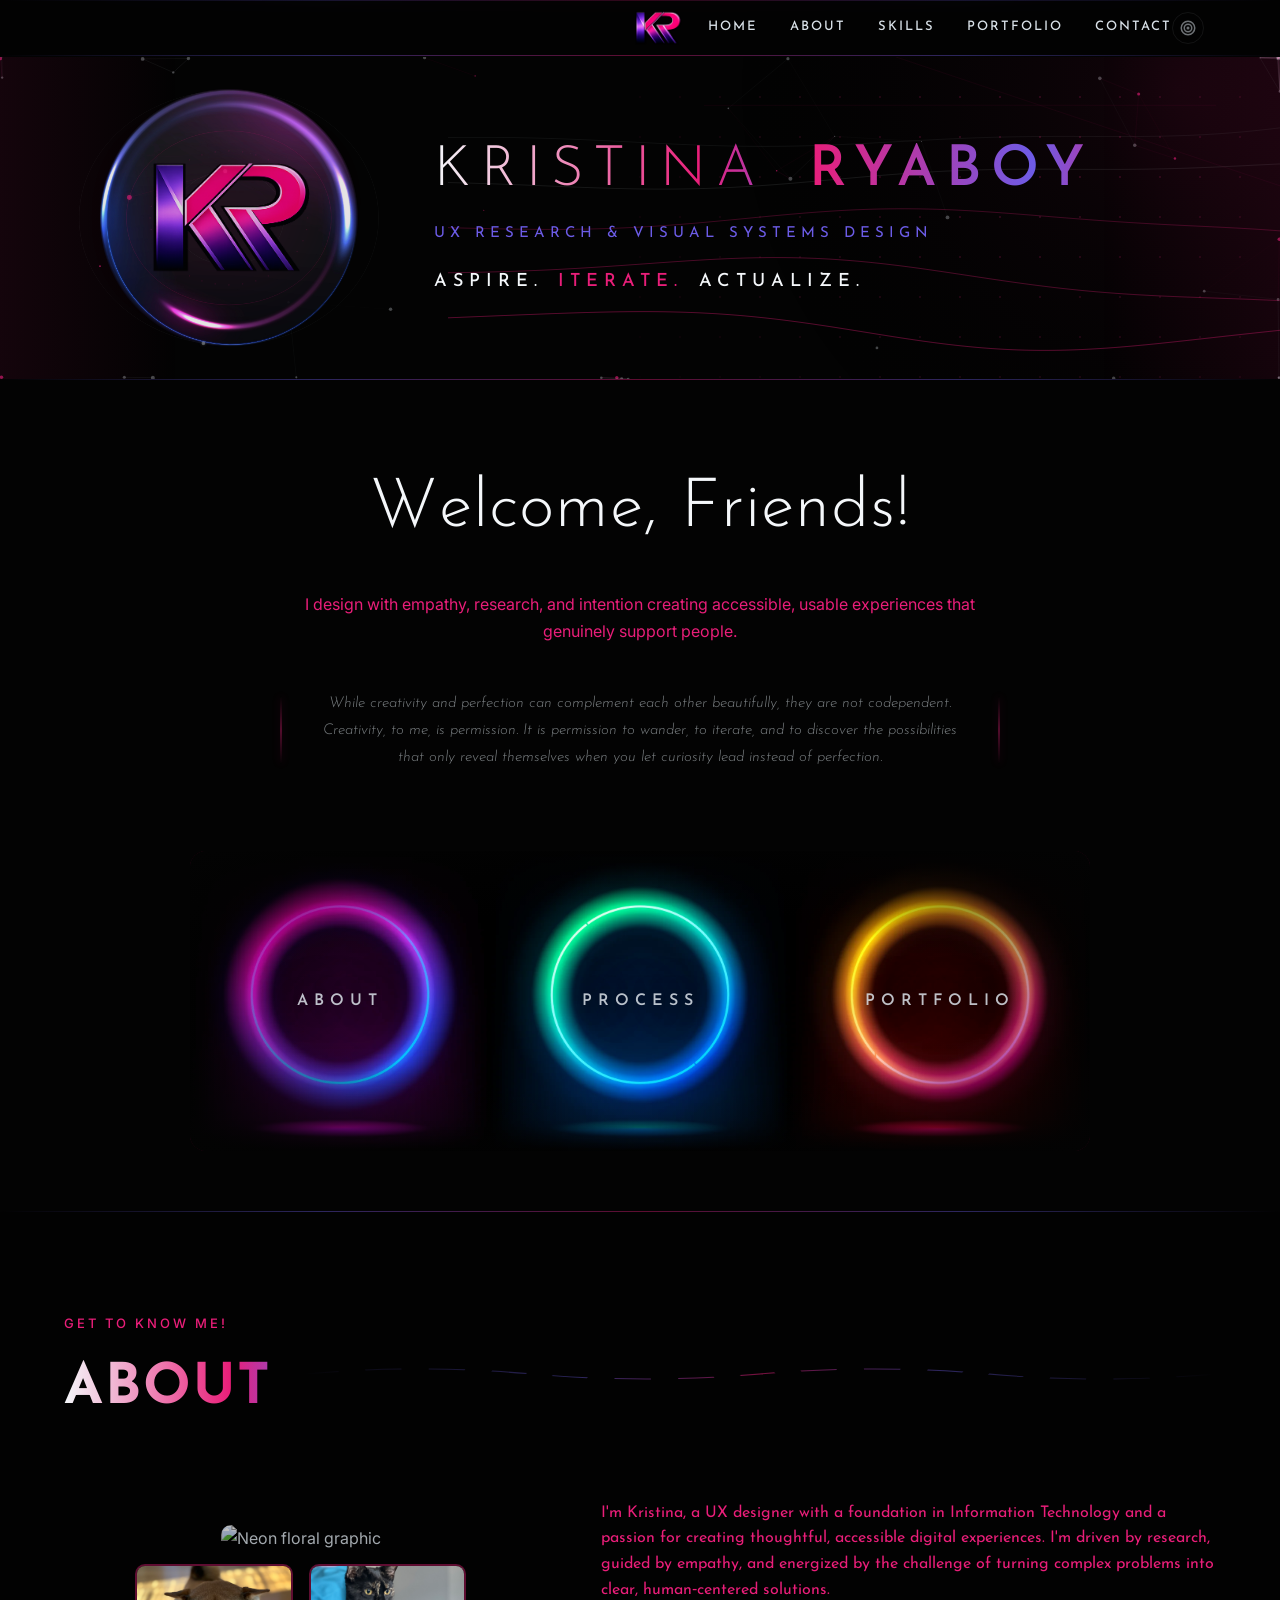
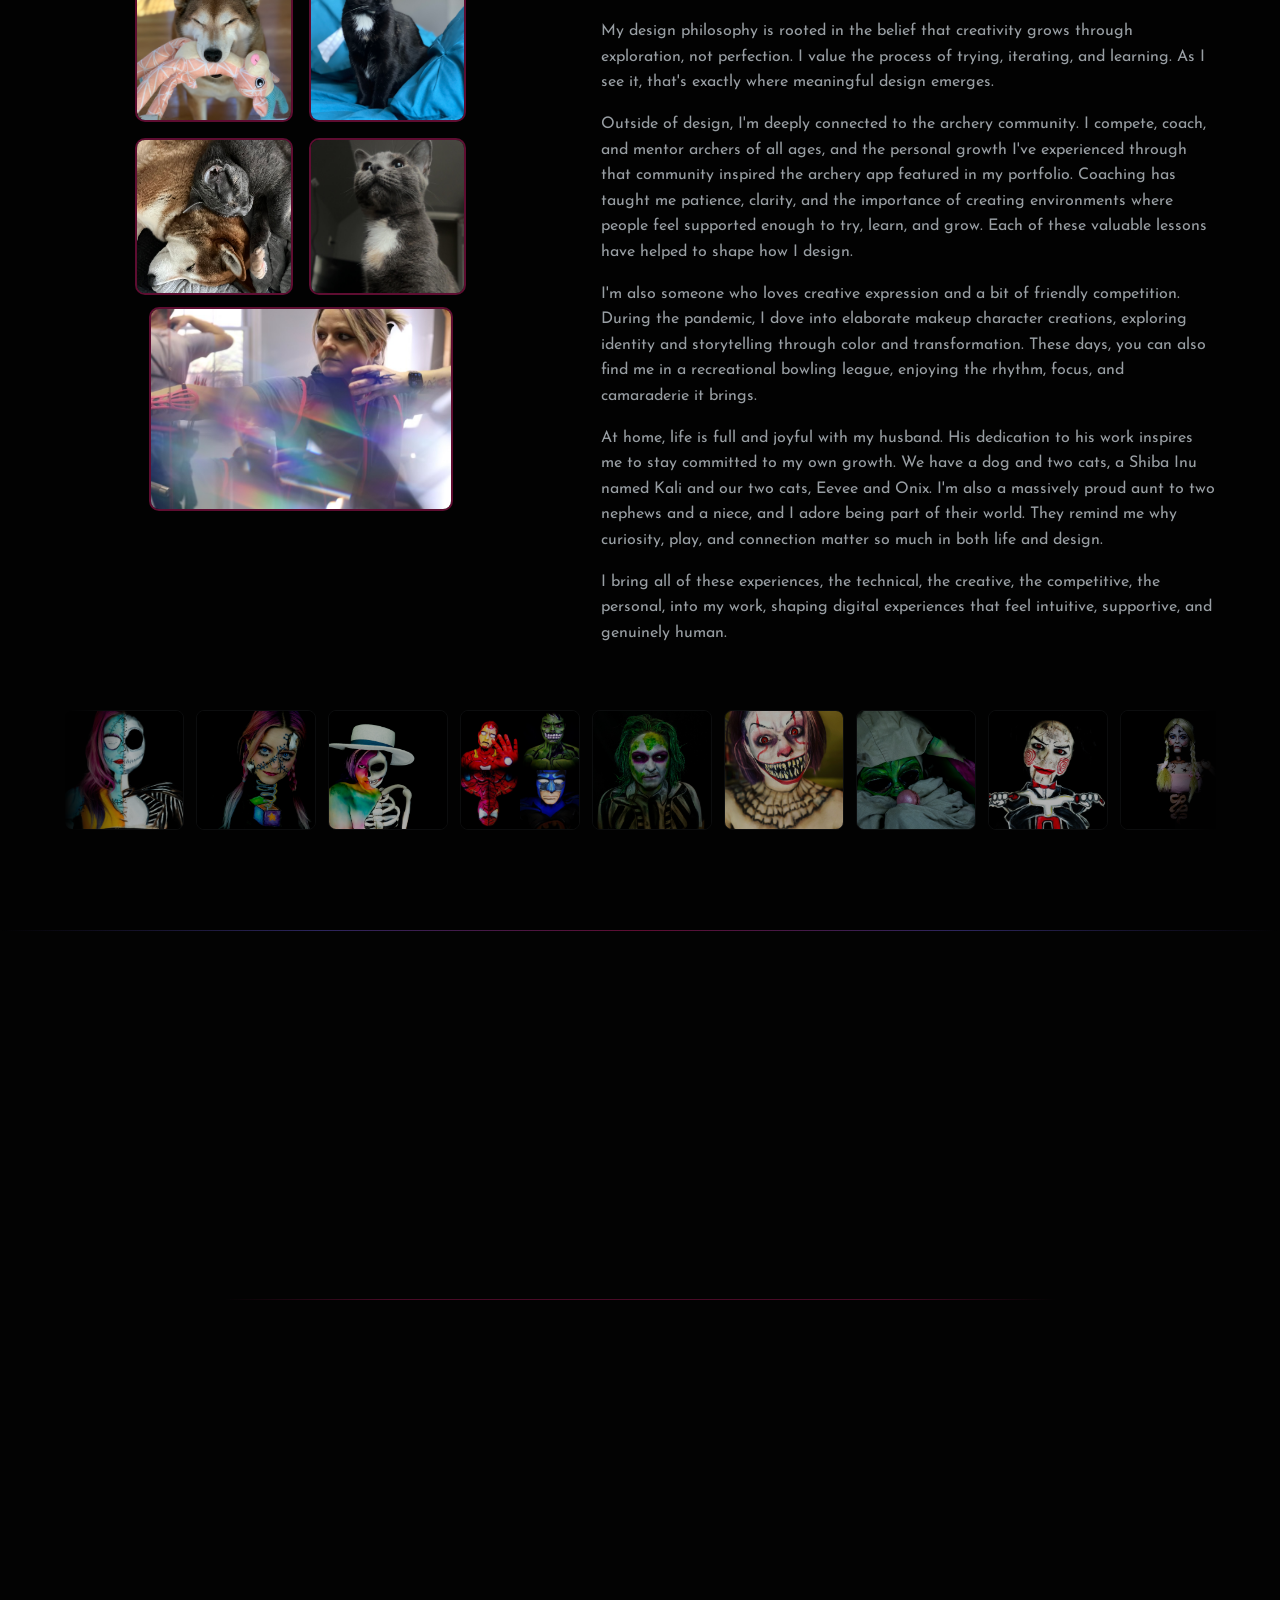
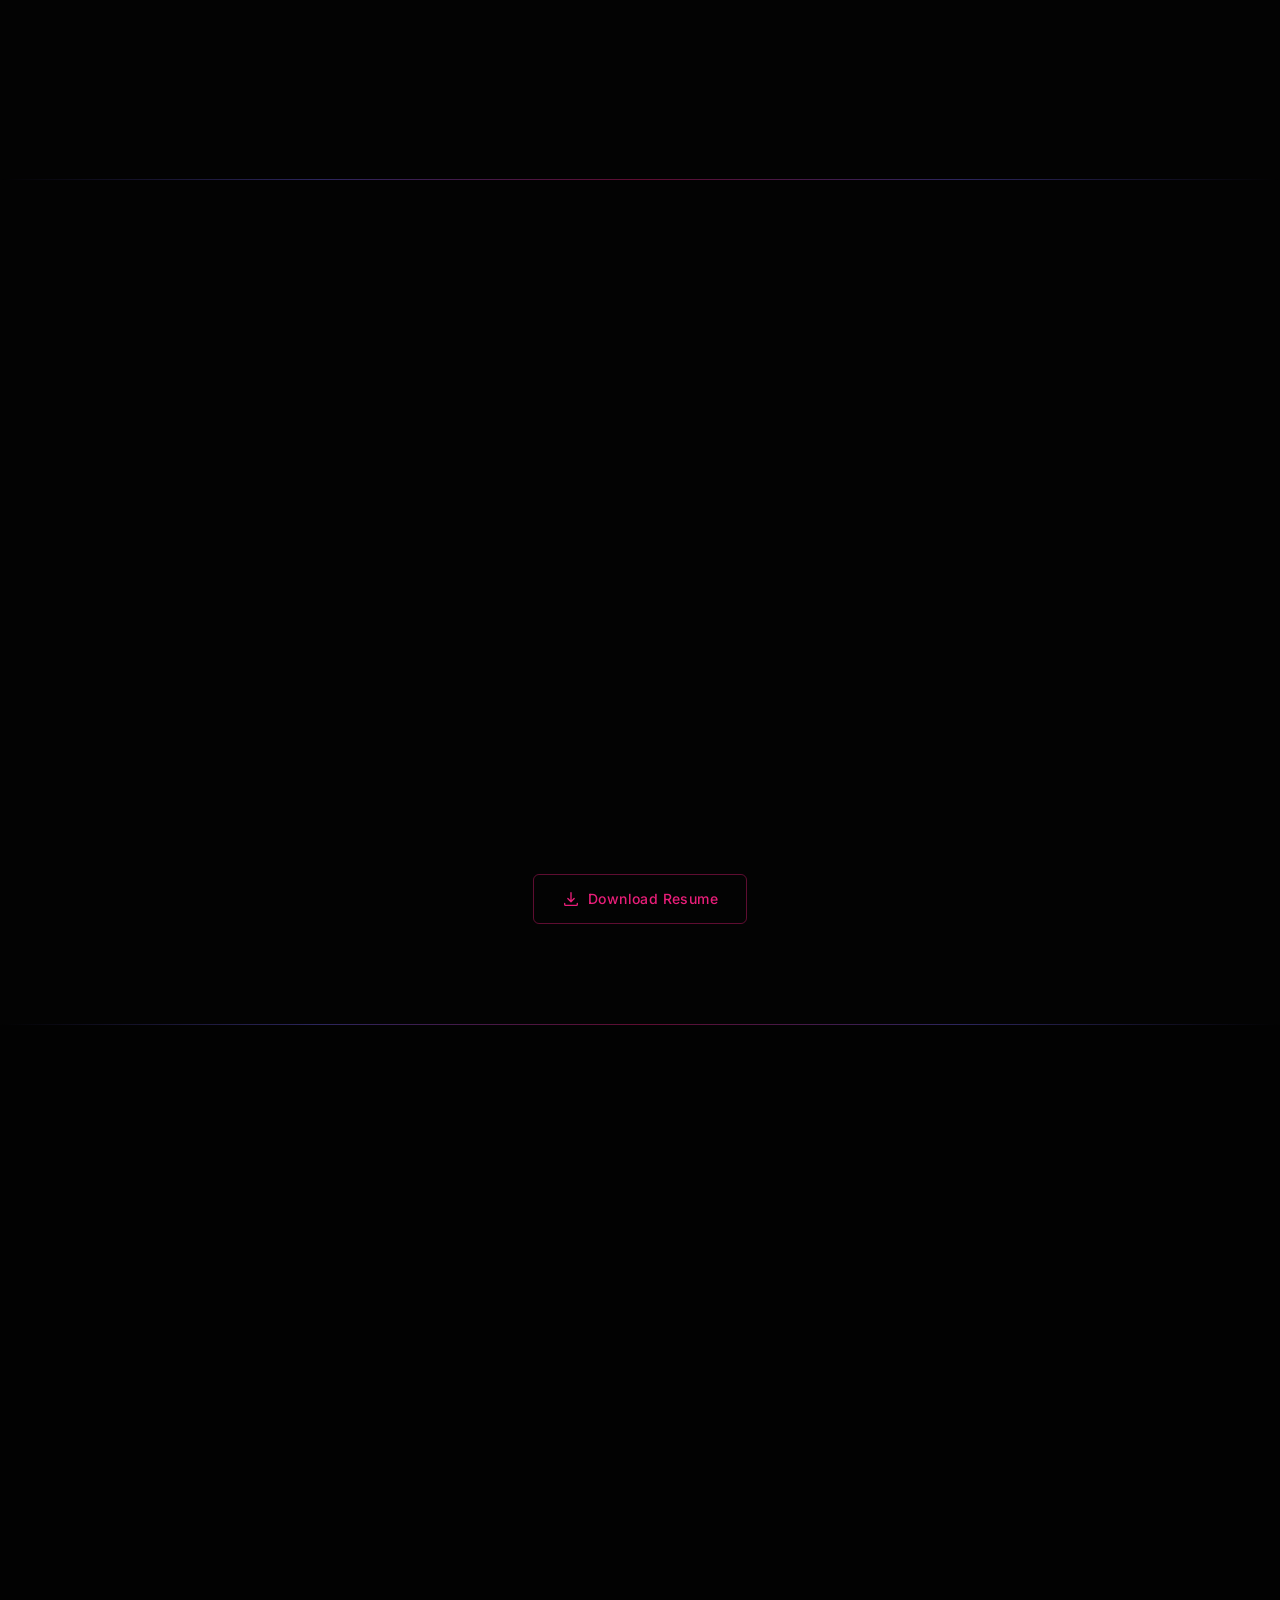
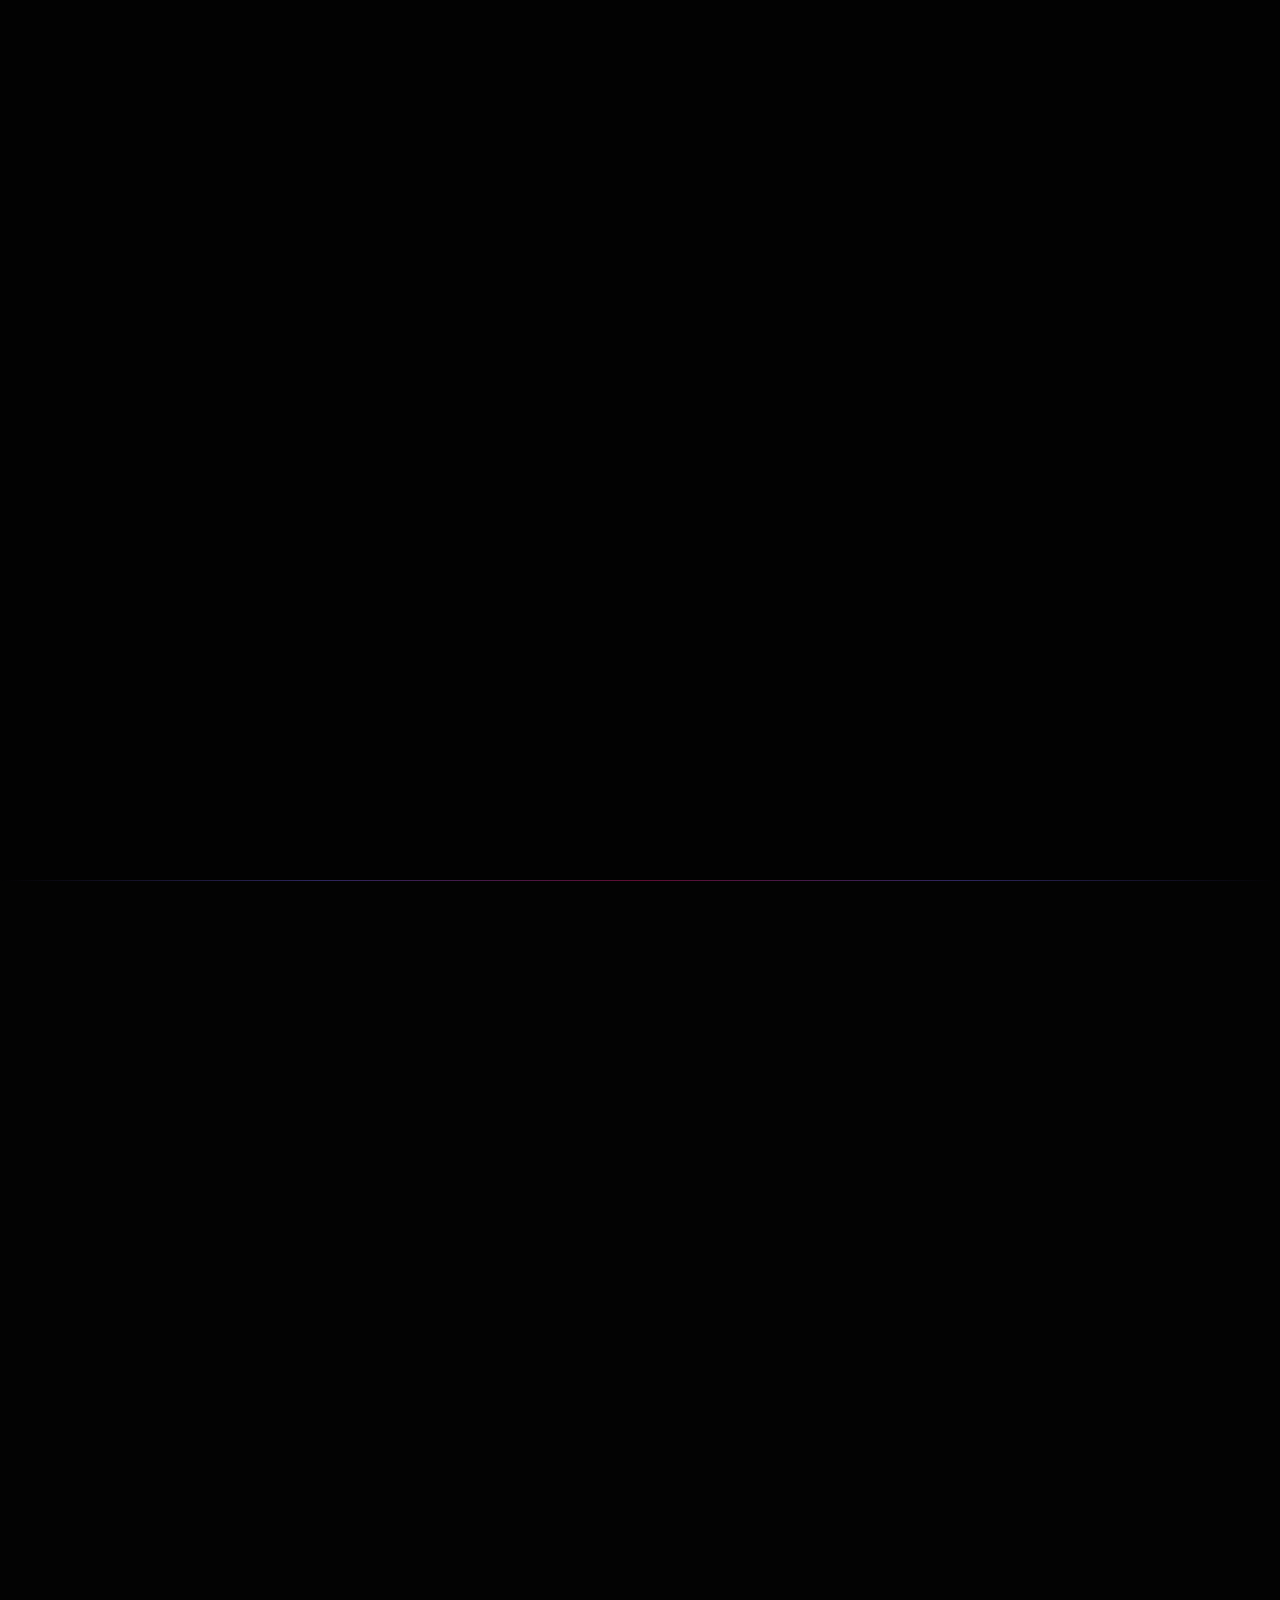
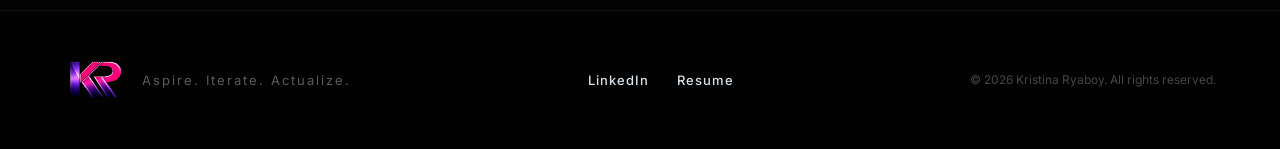
==== commit d0a9ca21: "Add skip links, mark decorative video, fix heading hierarchy - Add "Skip to main content" link to in" ====
--- a/index.html
+++ b/index.html
@@ -25,6 +25,9 @@
 </head>
 <body>
 
+  <!-- Skip link for keyboard users -->
+  <a href="#hero" class="skip-link">Skip to main content</a>
+
   <!-- Navigation -->
   <nav class="nav" id="nav">
     <div class="nav-inner">
@@ -93,7 +96,7 @@
   <!-- Welcome Section -->
   <section class="welcome">
     <div class="container">
-      <h1 class="welcome-heading" id="welcomeHeading">Welcome, Friends!</h1>
+      <h2 class="welcome-heading" id="welcomeHeading">Welcome, Friends!</h2>
       <div class="welcome-philosophy">
         <p class="welcome-text">I design with empathy, research, and intention creating accessible, usable experiences that genuinely support people.</p>
         <p class="welcome-quote">While creativity and perfection can complement each other beautifully, they are not codependent. Creativity, to me, is permission. It is permission to wander, to iterate, and to discover the possibilities that only reveal themselves when you let curiosity lead instead of perfection.</p>
@@ -387,7 +390,7 @@
           <path class="section-heading-wave__path" d="M0,10 Q25,0 50,10 T100,10 T150,10 T200,10" fill="none" stroke="url(#waveGrad)" stroke-width="1"/>
         </svg>
         <div class="section-banner section-banner--mid section-banner--video">
-          <video autoplay muted loop playsinline>
+          <video autoplay muted loop playsinline aria-hidden="true">
             <source src="Video/CoffeVid.mov" type="video/mp4">
           </video>
         </div>
--- a/styles.css
+++ b/styles.css
@@ -45,6 +45,30 @@
   color: var(--cool-gray);
   background-color: var(--deep-slate);
   overflow-x: hidden;
+}
+
+/* Skip link for keyboard accessibility
+   Hidden offscreen until focused via Tab key */
+.skip-link {
+  position: absolute;
+  top: -100px;
+  left: 16px;
+  background: var(--magenta);
+  color: var(--white);
+  padding: 12px 20px;
+  font-family: var(--font-heading);
+  font-size: 14px;
+  font-weight: 500;
+  text-decoration: none;
+  border-radius: 0 0 8px 8px;
+  z-index: 1000;
+  transition: top 0.2s ease;
+}
+
+.skip-link:focus {
+  top: 0;
+  outline: 2px solid var(--white);
+  outline-offset: 2px;
 }
 
 /* Page transition — fade in/out */
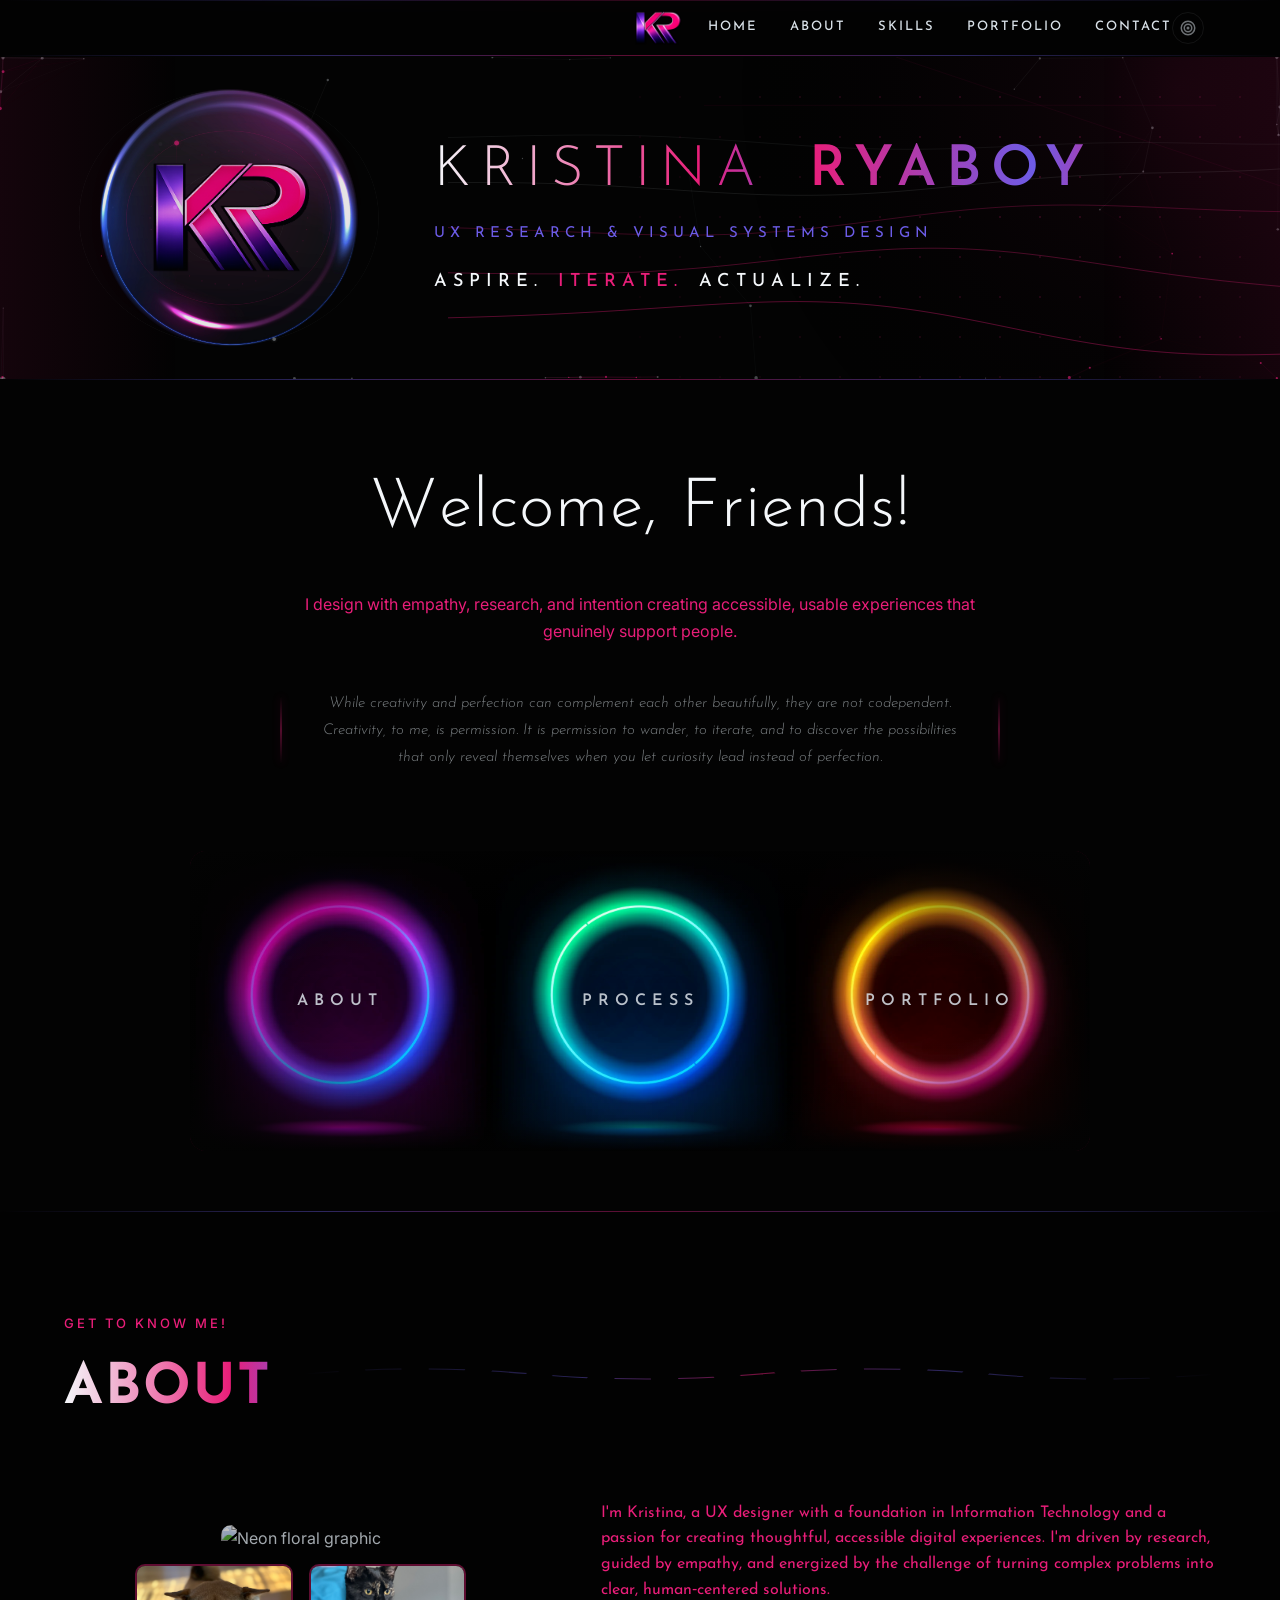
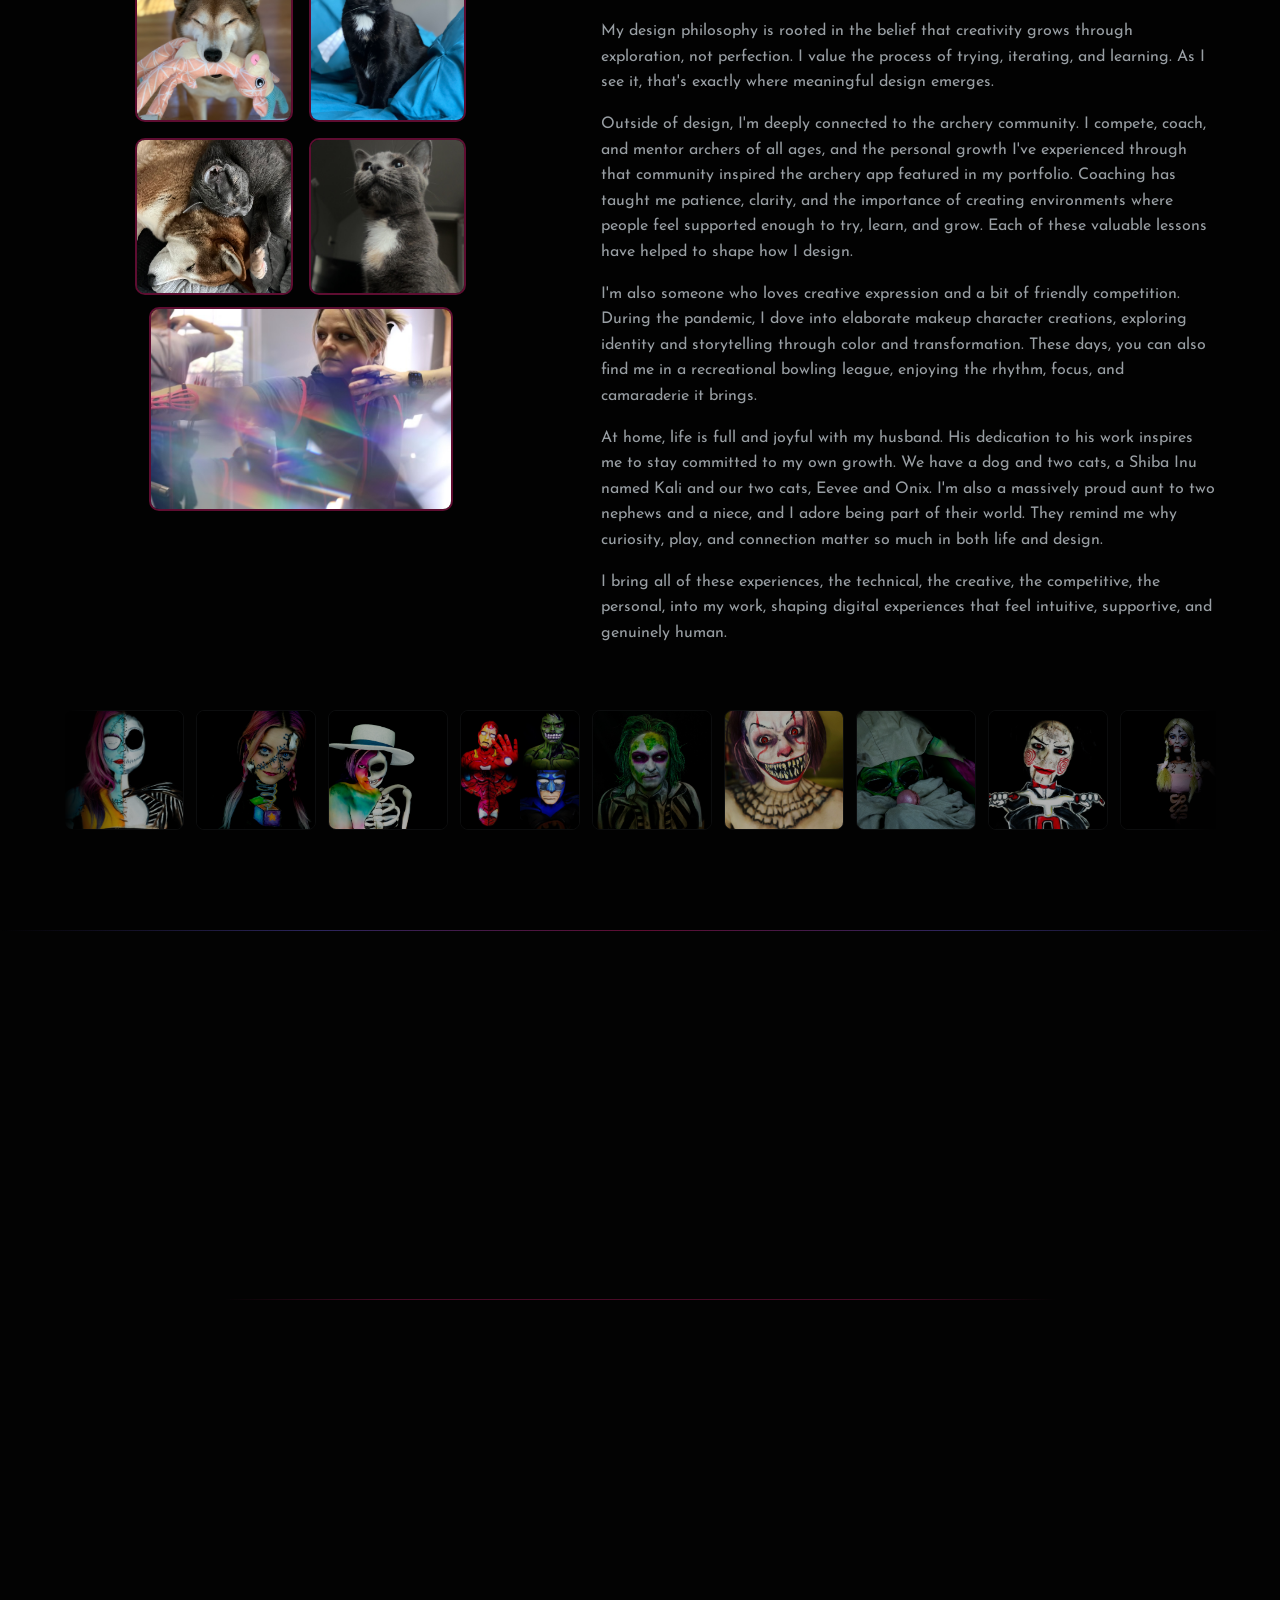
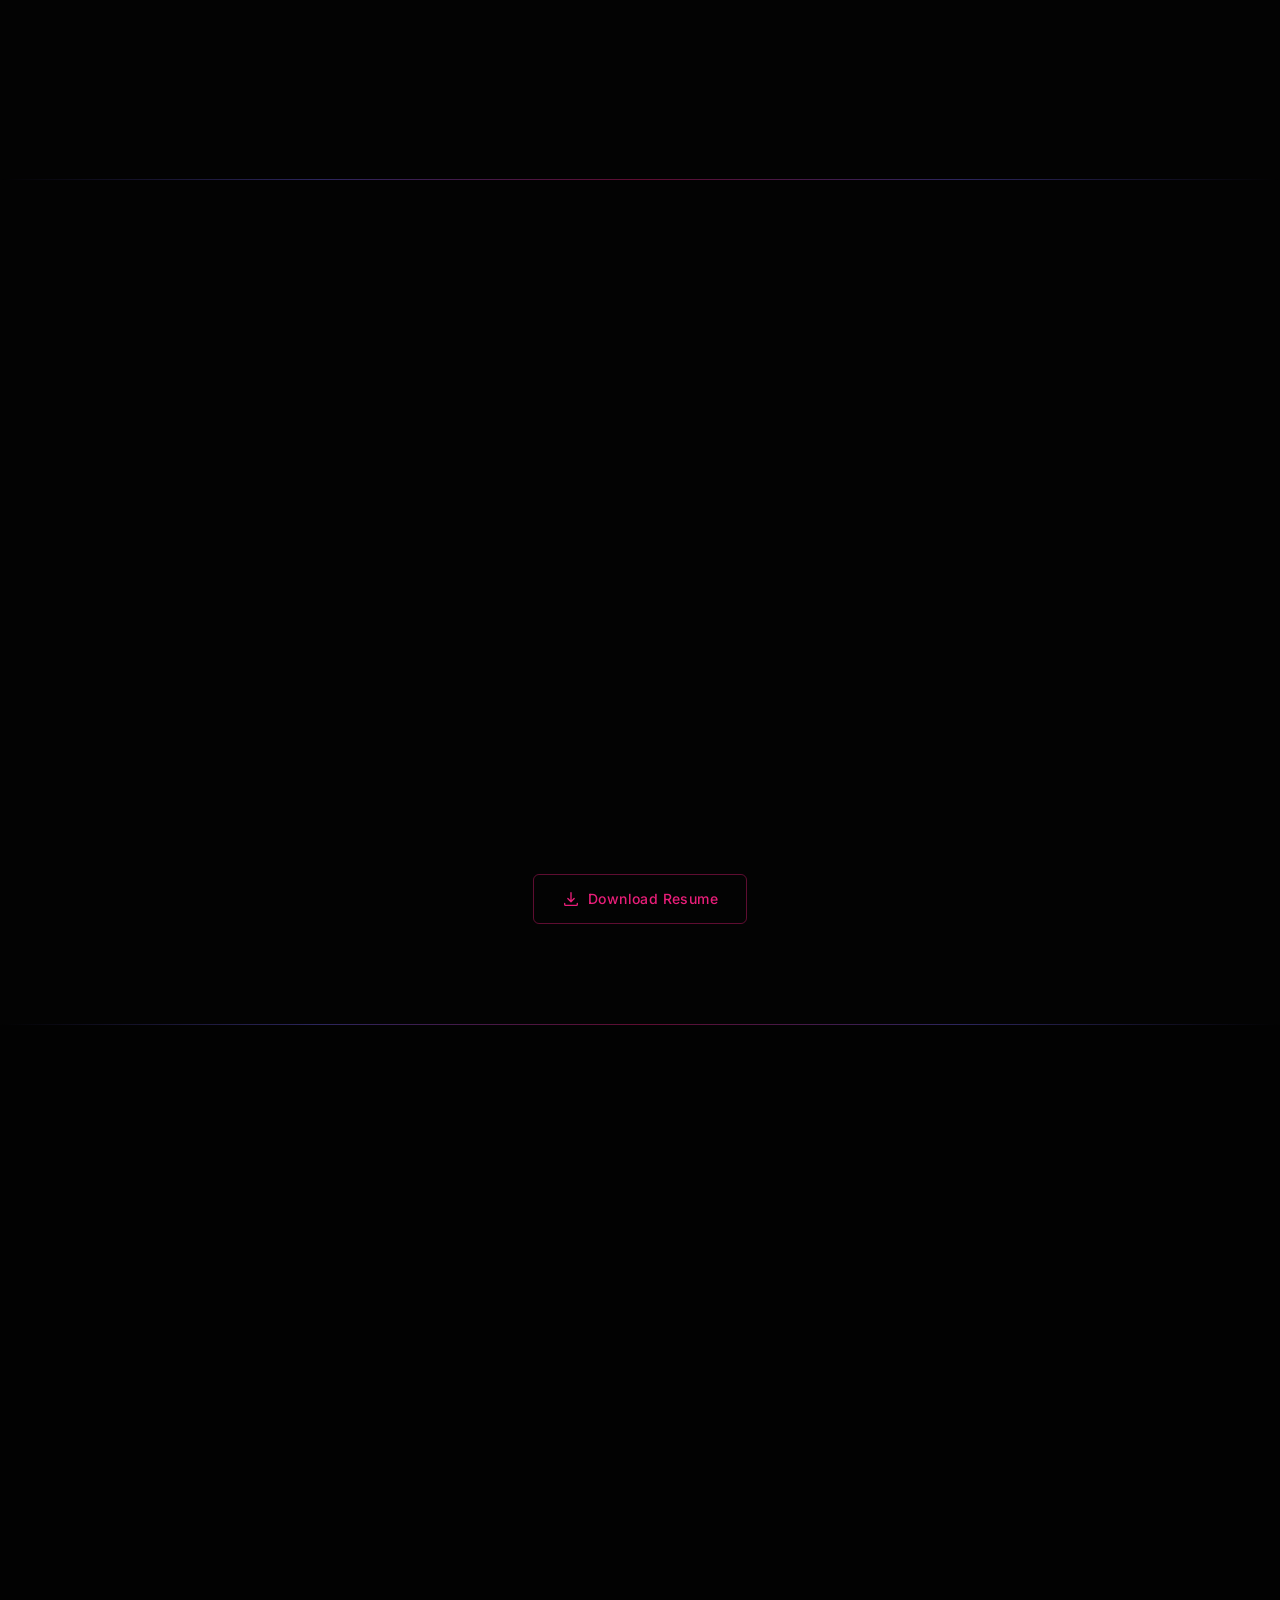
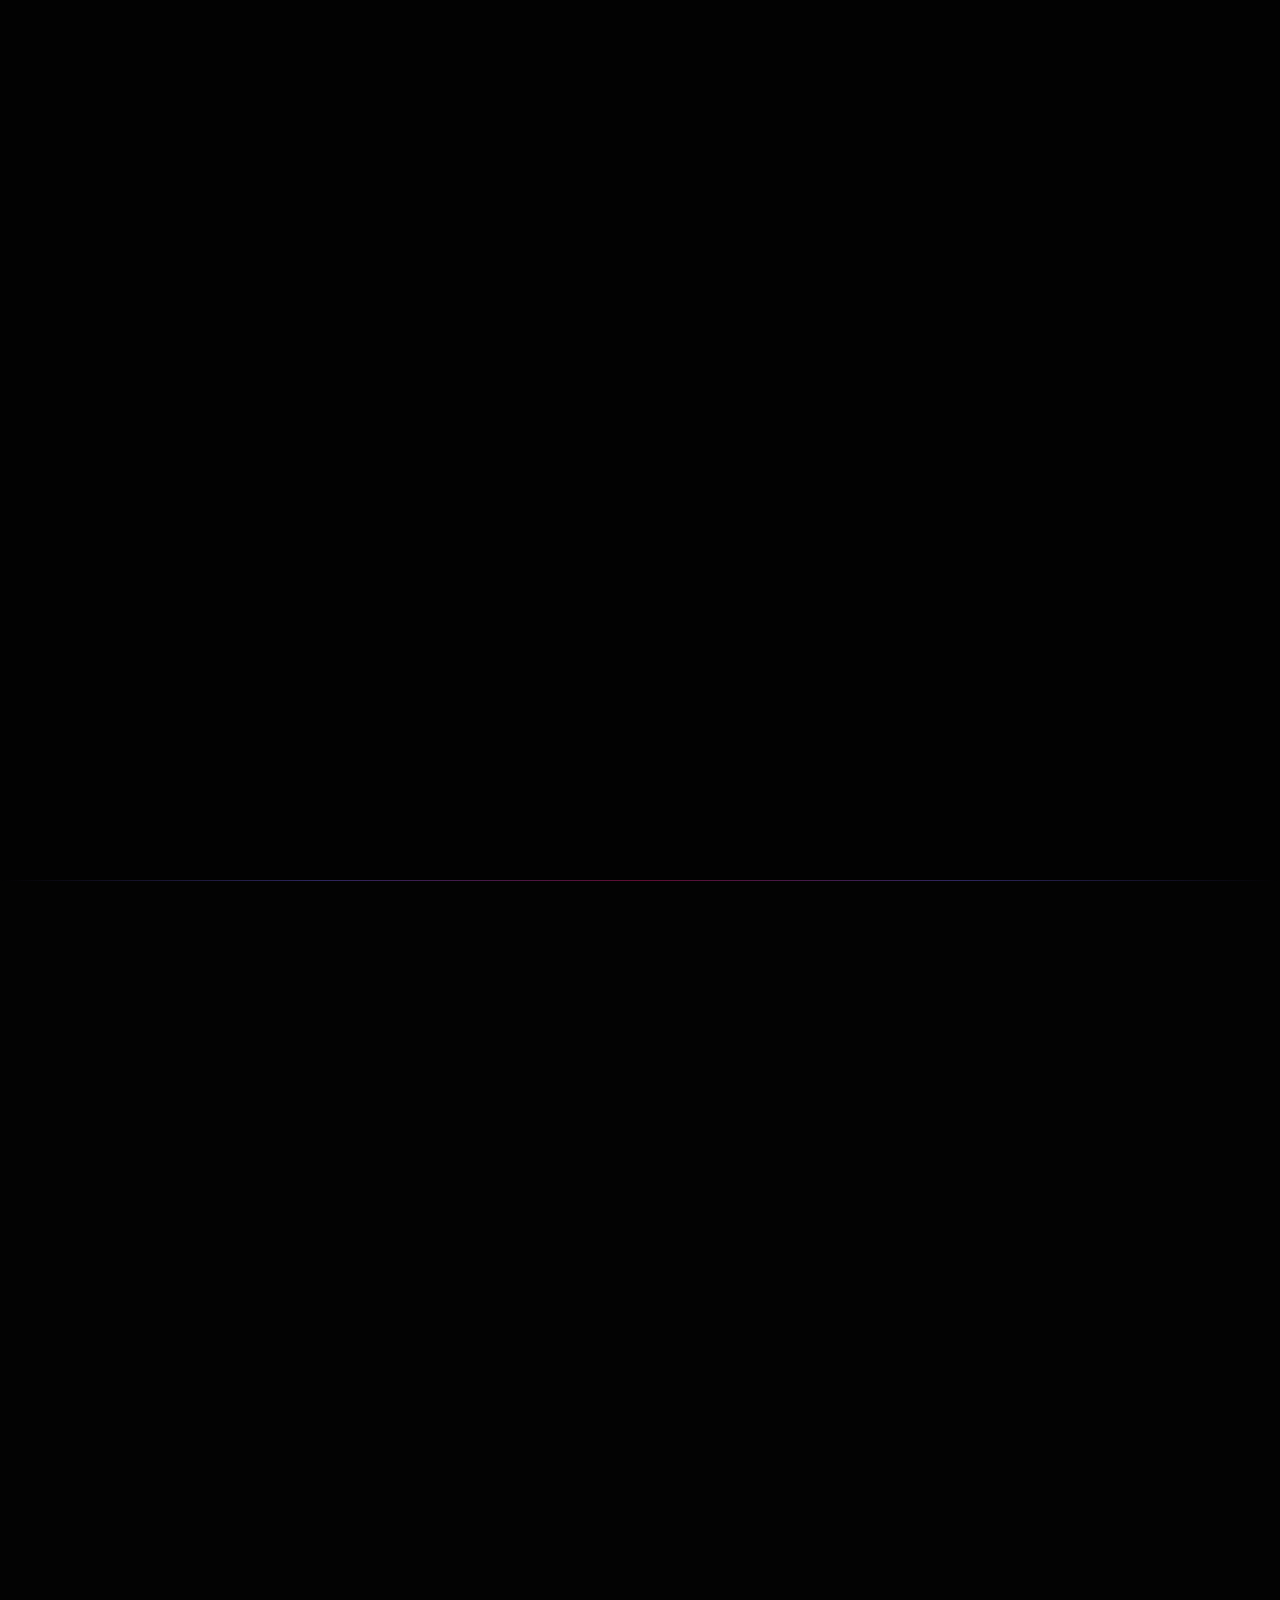
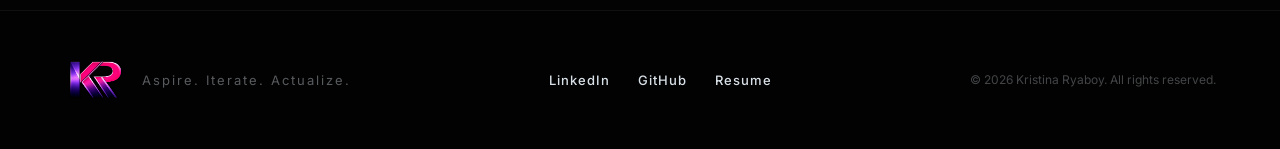
==== commit af56a516: "Add README and GitHub link to footer - New README.md documenting the site, tech stack, accessibility" ====
--- a/index.html
+++ b/index.html
@@ -552,6 +552,7 @@
       </div>
       <div class="footer-links">
         <a href="https://www.linkedin.com/in/kristina-ryaboy" class="footer-link" target="_blank" rel="noopener">LinkedIn</a>
+        <a href="https://github.com/kristinaryaboy" class="footer-link" target="_blank" rel="noopener">GitHub</a>
         <a href="KristinaRyaboy Resume UX.pdf" class="footer-link" download>Resume</a>
       </div>
       <p class="footer-copy">&copy; 2026 Kristina Ryaboy. All rights reserved.</p>
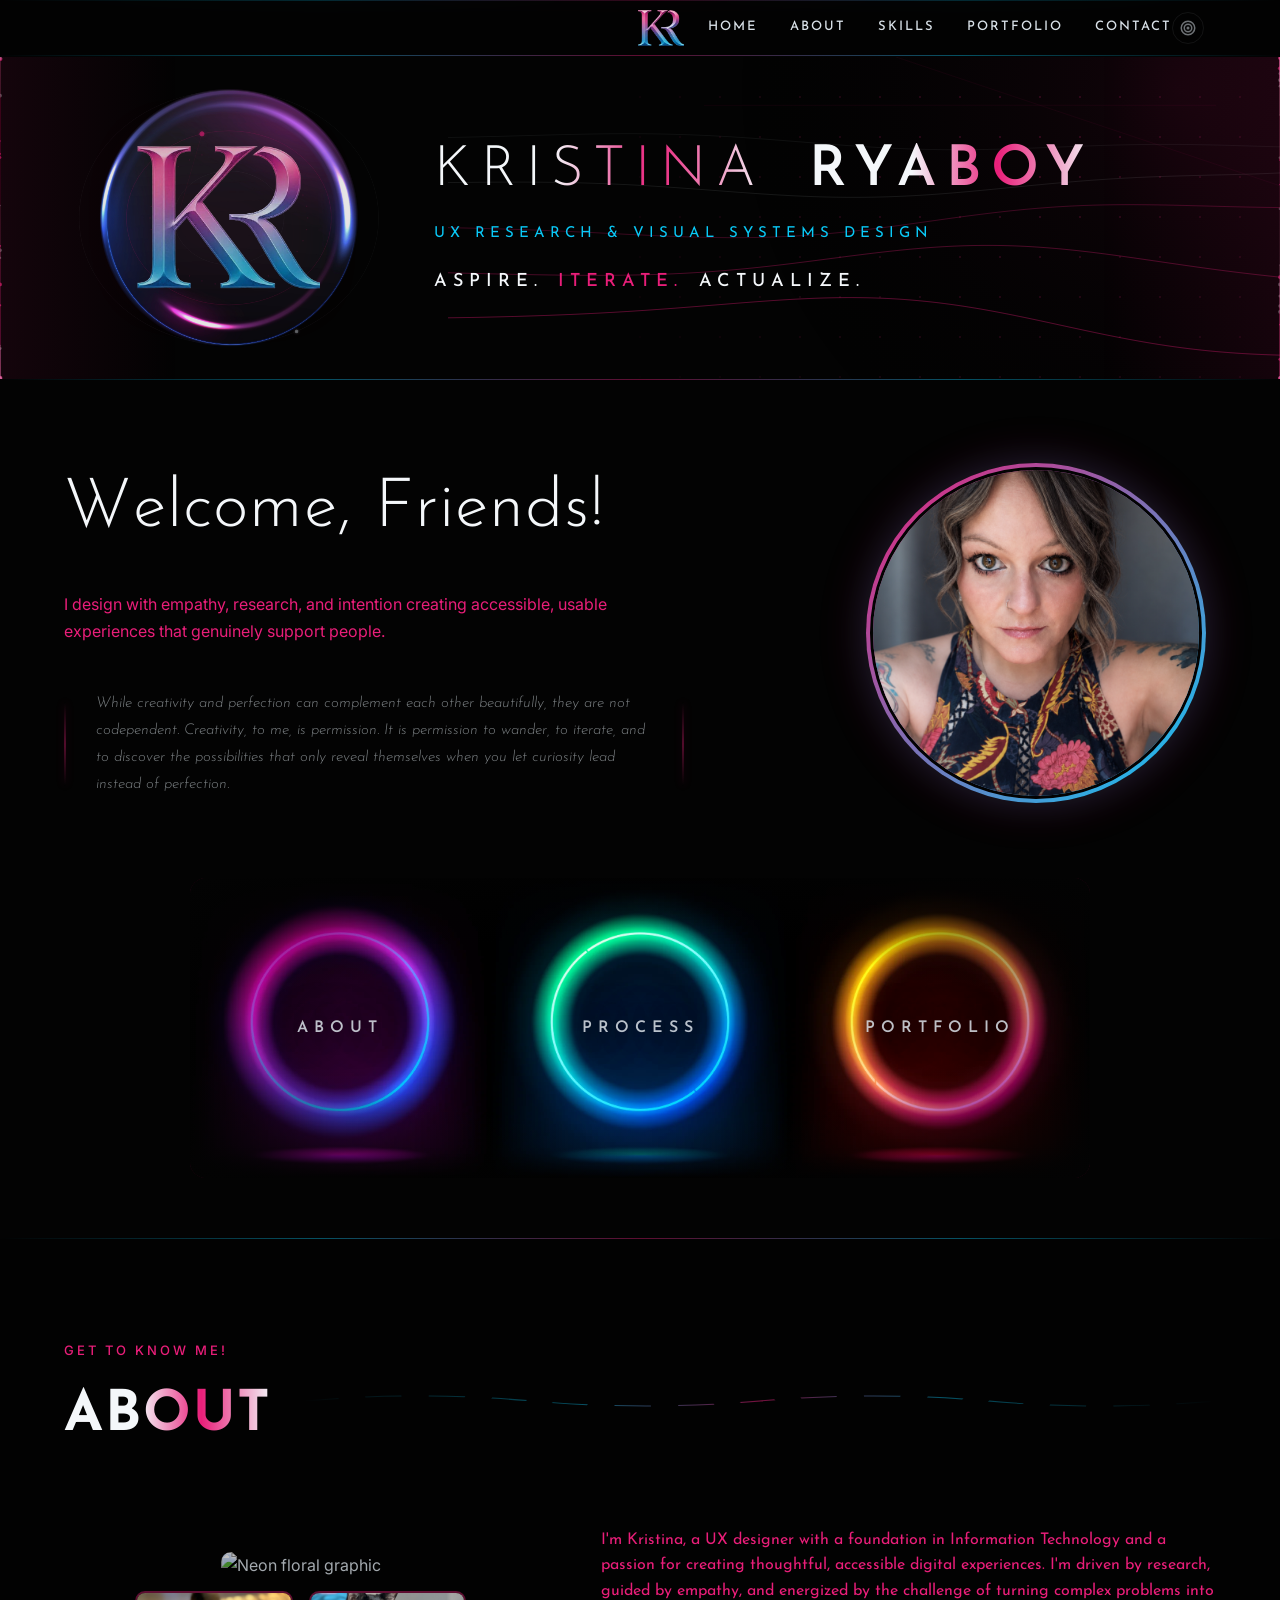
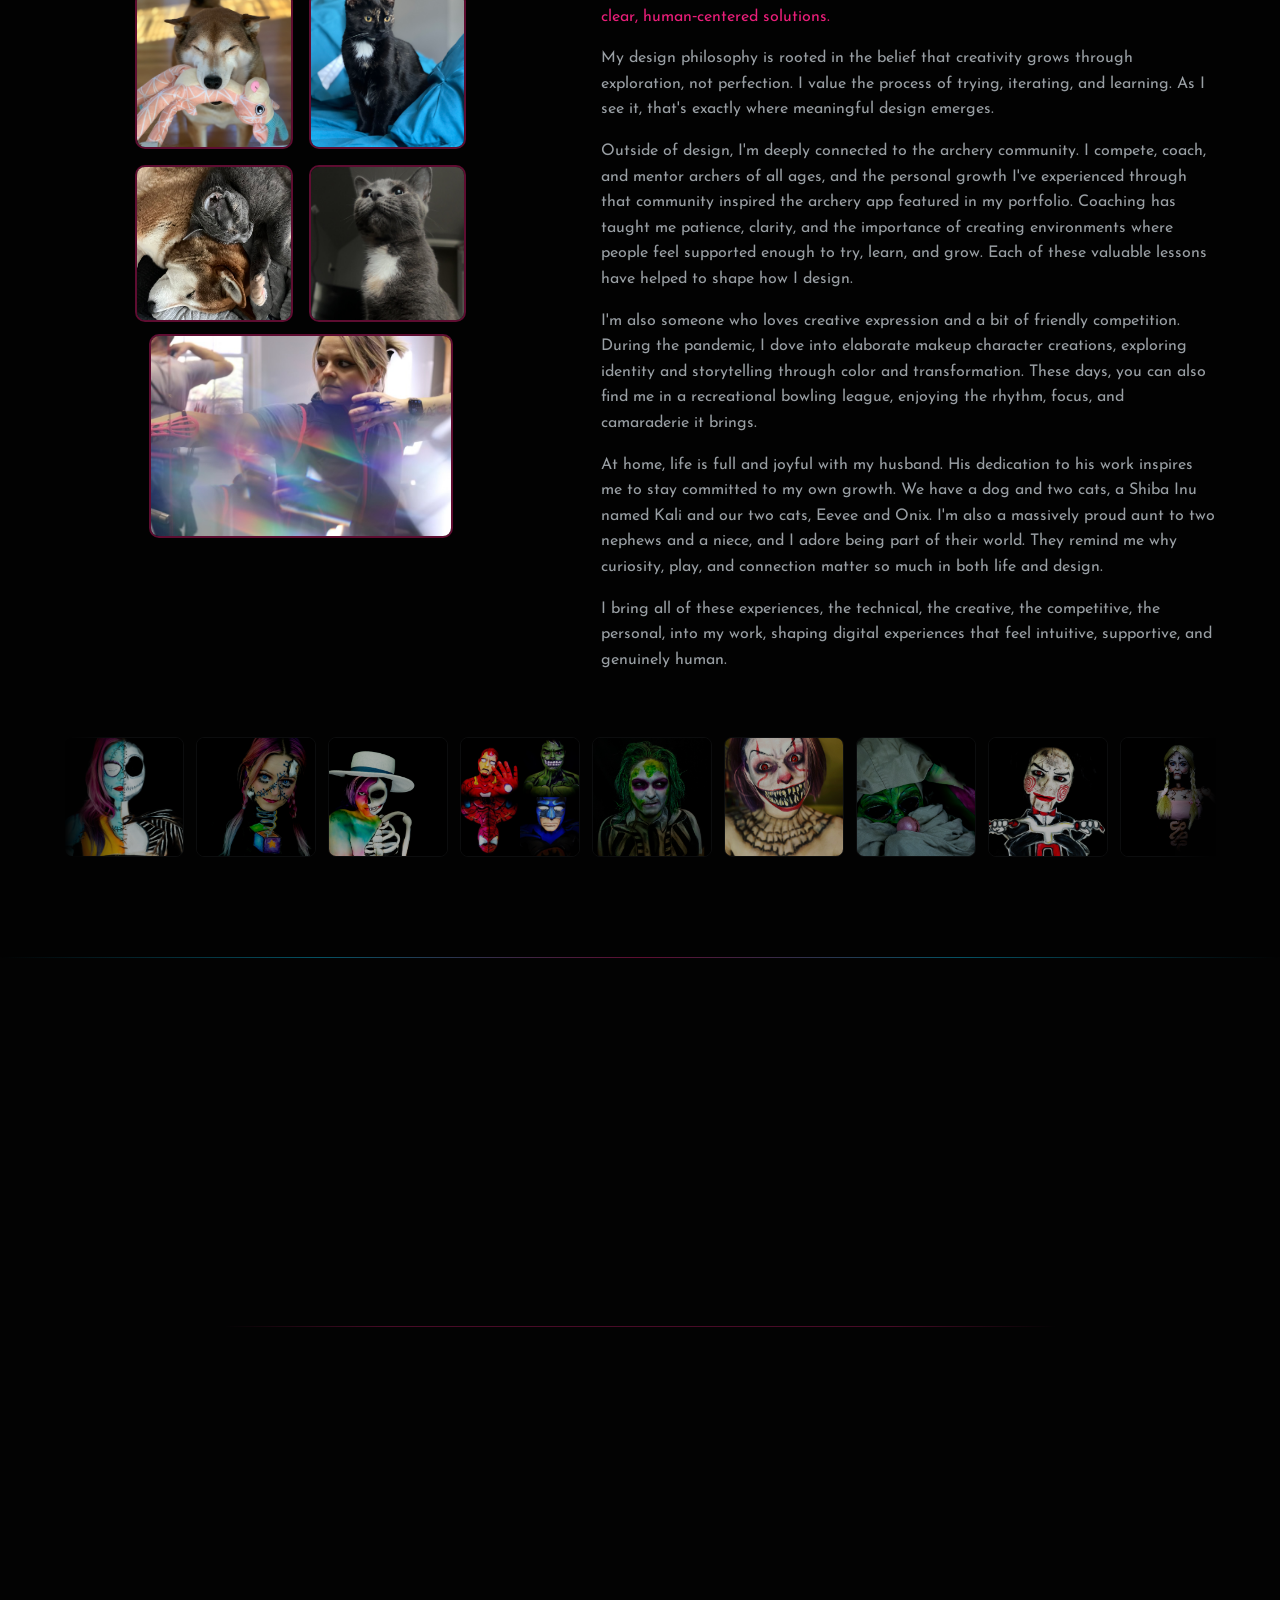
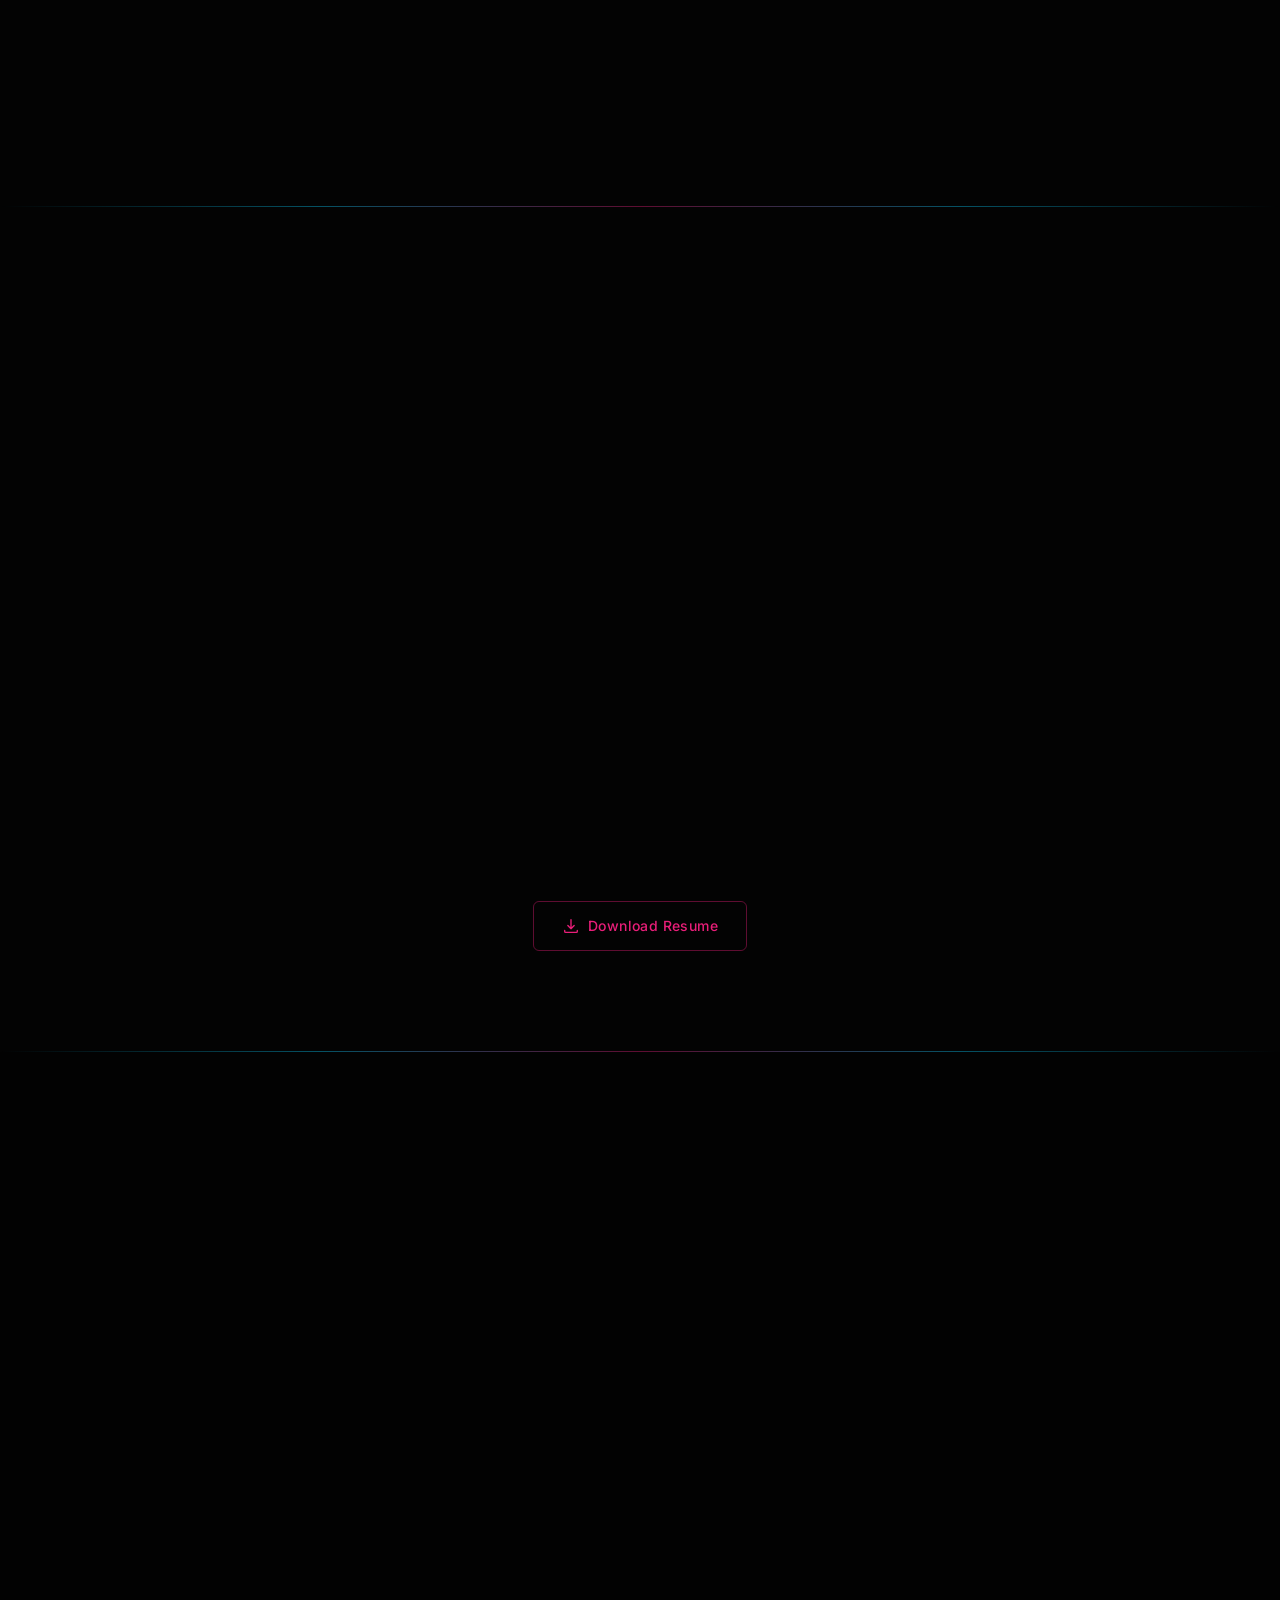
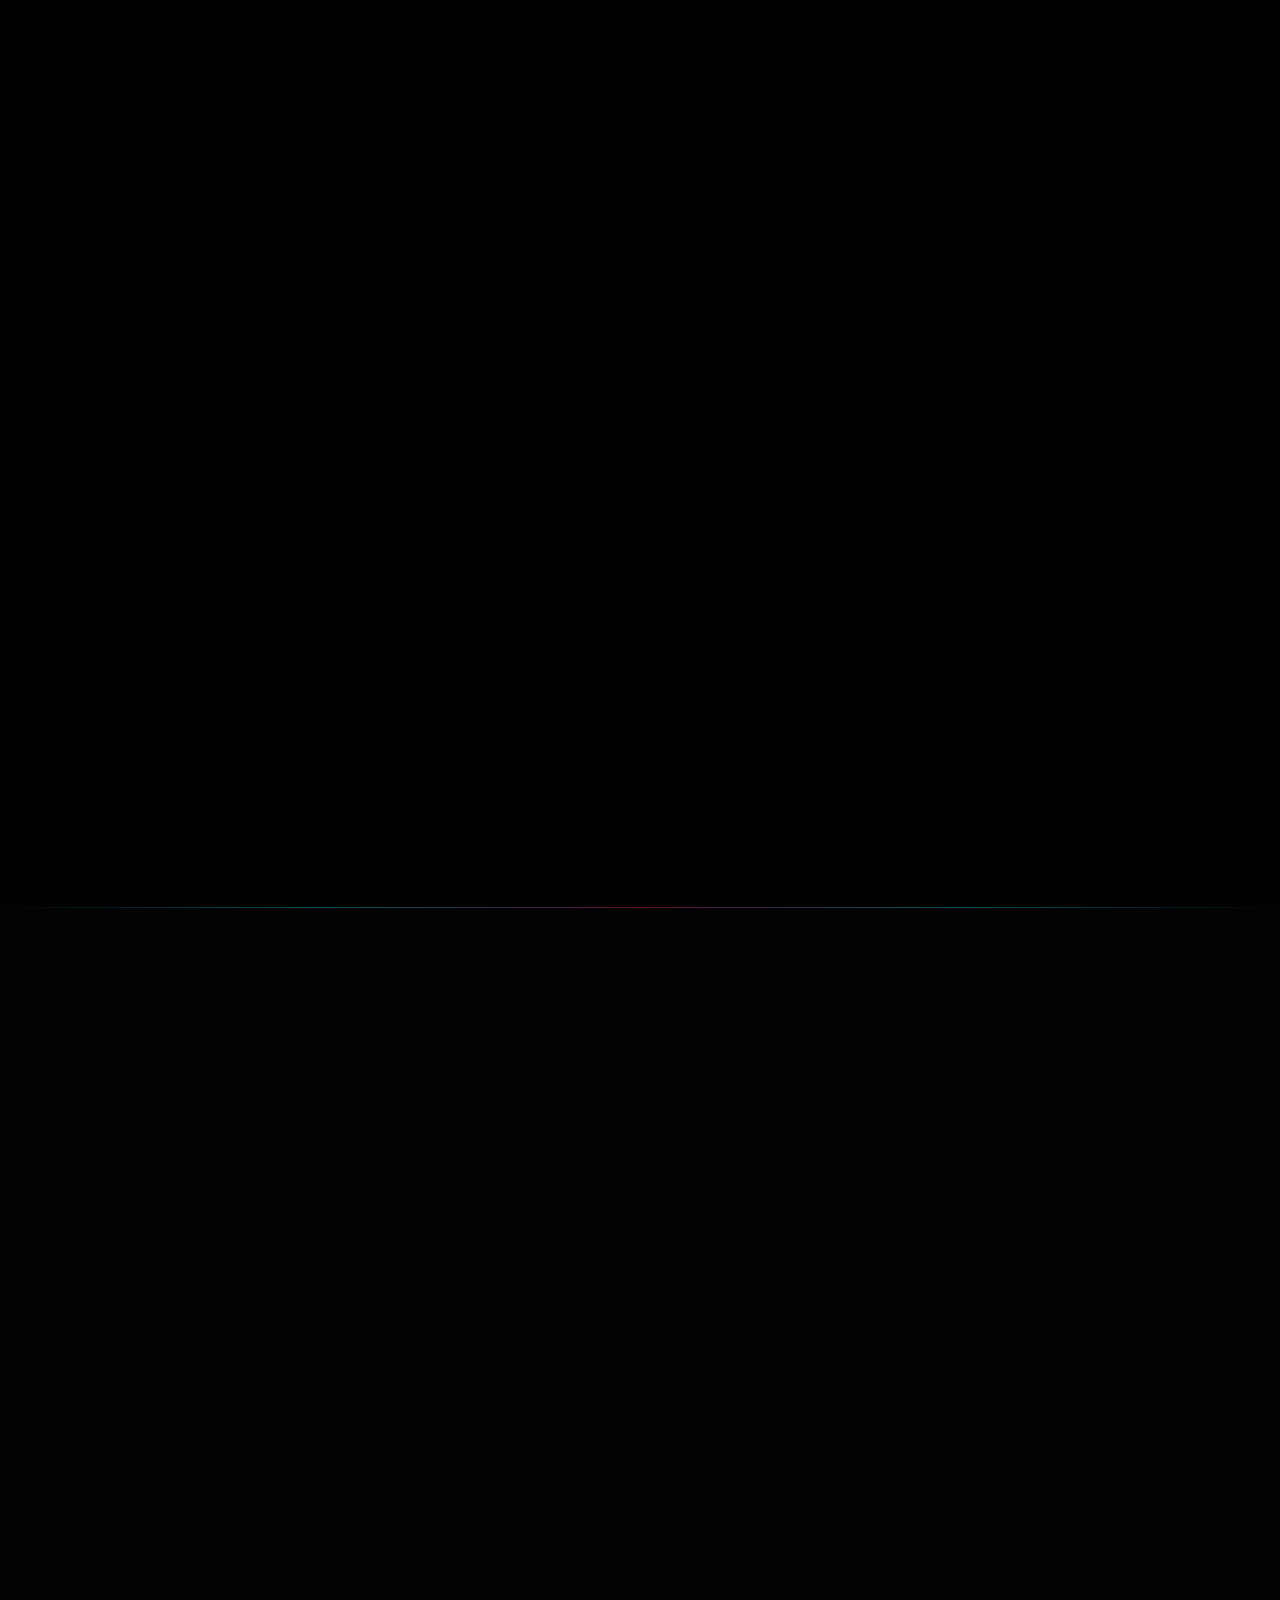
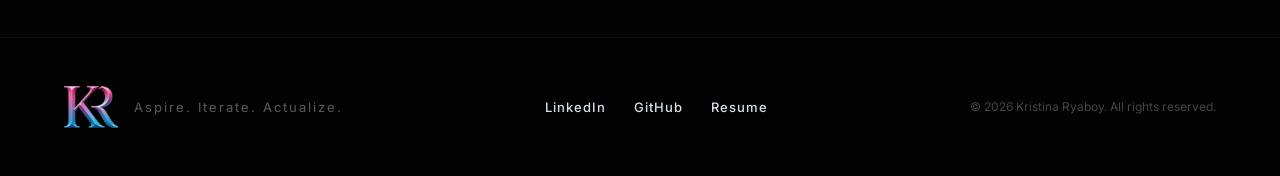
==== commit 5e3827a8: "Reskin to blue accent, refine headings, new merged KR logo, add portrait - Swap purple #6C5CE7 accen" ====
--- a/index.html
+++ b/index.html
@@ -5,22 +5,22 @@
   <meta name="viewport" content="width=device-width, initial-scale=1.0">
   <title>Kristina Ryaboy | UX Research &amp; Visual Systems Design</title>
   <meta name="description" content="Portfolio of Kristina Ryaboy — UX Research & Visual Systems Design. Aspire. Iterate. Actualize.">
-  <link rel="icon" type="image/png" href="images/KRONLY.png">
-  <link rel="apple-touch-icon" href="images/KRONLY.png">
+  <link rel="icon" type="image/png" href="images/kr-tile.png?v=4">
+  <link rel="apple-touch-icon" href="images/kr-tile.png?v=4">
   <!-- Open Graph -->
   <meta property="og:title" content="Kristina Ryaboy | UX Research & Visual Systems Design">
   <meta property="og:description" content="Portfolio of Kristina Ryaboy — UX Research & Visual Systems Design. Aspire. Iterate. Actualize.">
-  <meta property="og:image" content="https://kristinaryaboy.github.io/KRPortfolio/images/KRONLY.png">
+  <meta property="og:image" content="https://kristinaryaboy.github.io/KRPortfolio/images/kr-tile.png?v=4">
   <meta property="og:url" content="https://kristinaryaboy.github.io/KRPortfolio/">
   <meta property="og:type" content="website">
   <meta name="twitter:card" content="summary_large_image">
   <meta name="twitter:title" content="Kristina Ryaboy | UX Research & Visual Systems Design">
   <meta name="twitter:description" content="Portfolio of Kristina Ryaboy — UX Research & Visual Systems Design. Aspire. Iterate. Actualize.">
-  <meta name="twitter:image" content="https://kristinaryaboy.github.io/KRPortfolio/images/KRONLY.png">
+  <meta name="twitter:image" content="https://kristinaryaboy.github.io/KRPortfolio/images/kr-tile.png?v=4">
   <link rel="preconnect" href="https://fonts.googleapis.com">
   <link rel="preconnect" href="https://fonts.gstatic.com" crossorigin>
   <link href="https://fonts.googleapis.com/css2?family=Inter:wght@300;400;500;600&family=Josefin+Sans:wght@300;400;500;600;700&display=swap" rel="stylesheet">
-  <link rel="stylesheet" href="styles.css">
+  <link rel="stylesheet" href="styles.css?v=5">
   <link rel="stylesheet" href="dmc.css">
 </head>
 <body>
@@ -32,7 +32,7 @@
   <nav class="nav" id="nav">
     <div class="nav-inner">
       <a href="#" class="nav-logo" aria-label="Home">
-        <img src="images/KRONLY.png" alt="KR" class="nav-logo__img">
+        <img src="images/kr-letters.png?v=4" alt="KR" class="nav-logo__img">
       </a>
       <div class="nav-links">
         <a href="#" class="nav-link nav-link--active">Home</a>
@@ -73,7 +73,7 @@
     <div class="hero-inner">
       <div class="hero-logo">
         <canvas id="logoOrbitCanvas" class="hero-logo__orbit"></canvas>
-        <img src="images/KRONLY.png" alt="KR Monogram" class="hero-logo__img">
+        <img src="images/kr-letters.png?v=4" alt="KR Monogram" class="hero-logo__img">
       </div>
       <div class="hero-text">
         <h1 class="hero-name">
@@ -96,10 +96,17 @@
   <!-- Welcome Section -->
   <section class="welcome">
     <div class="container">
-      <h2 class="welcome-heading" id="welcomeHeading">Welcome, Friends!</h2>
-      <div class="welcome-philosophy">
-        <p class="welcome-text">I design with empathy, research, and intention creating accessible, usable experiences that genuinely support people.</p>
-        <p class="welcome-quote">While creativity and perfection can complement each other beautifully, they are not codependent. Creativity, to me, is permission. It is permission to wander, to iterate, and to discover the possibilities that only reveal themselves when you let curiosity lead instead of perfection.</p>
+      <div class="welcome-grid">
+        <div class="welcome-content">
+          <h2 class="welcome-heading" id="welcomeHeading">Welcome, Friends!</h2>
+          <div class="welcome-philosophy">
+            <p class="welcome-text">I design with empathy, research, and intention creating accessible, usable experiences that genuinely support people.</p>
+            <p class="welcome-quote">While creativity and perfection can complement each other beautifully, they are not codependent. Creativity, to me, is permission. It is permission to wander, to iterate, and to discover the possibilities that only reveal themselves when you let curiosity lead instead of perfection.</p>
+          </div>
+        </div>
+        <div class="welcome-portrait">
+          <img src="images/ProfileImage.png?v=1" alt="Kristina Ryaboy" class="welcome-portrait__img" width="823" height="823">
+        </div>
       </div>
     </div>
   </section>
@@ -220,7 +227,7 @@
         </h2>
         <svg class="section-heading-wave" viewBox="0 0 200 20" preserveAspectRatio="none">
           <path class="section-heading-wave__path" d="M0,10 Q25,0 50,10 T100,10 T150,10 T200,10" fill="none" stroke="url(#waveGrad)" stroke-width="1"/>
-          <defs><linearGradient id="waveGrad" x1="0%" y1="0%" x2="100%" y2="0%"><stop offset="0%" stop-color="#6C5CE7" stop-opacity="0"/><stop offset="30%" stop-color="#6C5CE7" stop-opacity="0.4"/><stop offset="50%" stop-color="#E91E79" stop-opacity="0.5"/><stop offset="70%" stop-color="#6C5CE7" stop-opacity="0.4"/><stop offset="100%" stop-color="#6C5CE7" stop-opacity="0"/></linearGradient></defs>
+          <defs><linearGradient id="waveGrad" x1="0%" y1="0%" x2="100%" y2="0%"><stop offset="0%" stop-color="#0AC9F7" stop-opacity="0"/><stop offset="30%" stop-color="#0AC9F7" stop-opacity="0.4"/><stop offset="50%" stop-color="#E91E79" stop-opacity="0.5"/><stop offset="70%" stop-color="#0AC9F7" stop-opacity="0.4"/><stop offset="100%" stop-color="#0AC9F7" stop-opacity="0"/></linearGradient></defs>
         </svg>
         <img src="images/Process.jpeg" alt="Process" class="section-banner section-banner--mid" loading="lazy">
         <svg class="section-heading-wave" viewBox="0 0 200 20" preserveAspectRatio="none">
@@ -306,7 +313,7 @@
         </h2>
         <svg class="section-heading-wave" viewBox="0 0 200 20" preserveAspectRatio="none">
           <path class="section-heading-wave__path" d="M0,10 Q25,0 50,10 T100,10 T150,10 T200,10" fill="none" stroke="url(#waveGrad2)" stroke-width="1"/>
-          <defs><linearGradient id="waveGrad2" x1="0%" y1="0%" x2="100%" y2="0%"><stop offset="0%" stop-color="#6C5CE7" stop-opacity="0"/><stop offset="30%" stop-color="#6C5CE7" stop-opacity="0.4"/><stop offset="50%" stop-color="#E91E79" stop-opacity="0.5"/><stop offset="70%" stop-color="#6C5CE7" stop-opacity="0.4"/><stop offset="100%" stop-color="#6C5CE7" stop-opacity="0"/></linearGradient></defs>
+          <defs><linearGradient id="waveGrad2" x1="0%" y1="0%" x2="100%" y2="0%"><stop offset="0%" stop-color="#0AC9F7" stop-opacity="0"/><stop offset="30%" stop-color="#0AC9F7" stop-opacity="0.4"/><stop offset="50%" stop-color="#E91E79" stop-opacity="0.5"/><stop offset="70%" stop-color="#0AC9F7" stop-opacity="0.4"/><stop offset="100%" stop-color="#0AC9F7" stop-opacity="0"/></linearGradient></defs>
         </svg>
         <img src="images/Tools.jpeg" alt="Tools" class="section-banner section-banner--mid" loading="lazy">
         <svg class="section-heading-wave" viewBox="0 0 200 20" preserveAspectRatio="none">
@@ -547,7 +554,7 @@
   <footer class="footer">
     <div class="container footer-layout">
       <div class="footer-brand">
-        <img src="images/KRONLY.png" alt="KR" class="footer-logo__img">
+        <img src="images/kr-letters.png?v=4" alt="KR" class="footer-logo__img">
         <p class="footer-tagline">Aspire. Iterate. Actualize.</p>
       </div>
       <div class="footer-links">
@@ -559,6 +566,6 @@
     </div>
   </footer>
 
-  <script src="script.js"></script>
+  <script src="script.js?v=3"></script>
 </body>
 </html>
--- a/styles.css
+++ b/styles.css
@@ -6,7 +6,7 @@
 :root {
   --deep-slate: #030303;
   --charcoal-navy: #020202;
-  --purple: #6C5CE7;
+  --purple: #0AC9F7;
   --magenta: #E91E79;
   --magenta-dim: rgba(233, 30, 121, 0.15);
   --magenta-glow: rgba(233, 30, 121, 0.4);
@@ -400,22 +400,22 @@
 
 .hero-name__first {
   margin-right: 0.3em;
-  background: linear-gradient(90deg, var(--off-white) 0%, var(--magenta) 40%, var(--purple) 60%, var(--off-white) 100%);
+  background: linear-gradient(90deg, var(--off-white) 0%, var(--off-white) 18%, var(--magenta) 33%, var(--off-white) 50%, var(--purple) 67%, var(--off-white) 82%, var(--off-white) 100%);
   background-size: 200% 100%;
   -webkit-background-clip: text;
   background-clip: text;
   -webkit-text-fill-color: transparent;
-  animation: shimmerText 4s ease-in-out infinite;
+  animation: shimmerText 6s ease-in-out infinite;
 }
 
 .hero-name__last {
   font-weight: 600;
-  background: linear-gradient(90deg, var(--magenta) 0%, var(--purple) 40%, var(--magenta) 60%, var(--off-white) 100%);
+  background: linear-gradient(90deg, var(--off-white) 0%, var(--off-white) 18%, var(--magenta) 33%, var(--off-white) 50%, var(--purple) 67%, var(--off-white) 82%, var(--off-white) 100%);
   background-size: 200% 100%;
   -webkit-background-clip: text;
   background-clip: text;
   -webkit-text-fill-color: transparent;
-  animation: shimmerText 4s ease-in-out infinite;
+  animation: shimmerText 6s ease-in-out infinite;
 }
 }
 
@@ -549,6 +549,70 @@
   opacity: 0;
   transform: translateY(20px);
   animation: fadeUp 0.8s var(--ease-out) 0.5s forwards;
+}
+
+/* Two-column welcome: philosophy left, portrait right */
+.welcome-grid {
+  display: grid;
+  grid-template-columns: 1fr clamp(240px, 30vw, 360px);
+  align-items: center;
+  gap: clamp(32px, 5vw, 72px);
+}
+
+.welcome-grid .welcome-content {
+  text-align: left;
+}
+
+.welcome-grid .welcome-heading {
+  justify-content: flex-start;
+}
+
+.welcome-grid .welcome-philosophy {
+  max-width: 620px;
+  margin: 0;
+}
+
+.welcome-portrait {
+  justify-self: center;
+  width: clamp(220px, 30vw, 340px);
+  aspect-ratio: 1;
+  border-radius: 50%;
+  padding: 4px;
+  background: linear-gradient(135deg, var(--magenta), var(--purple));
+  box-shadow: 0 0 50px rgba(233, 30, 121, 0.18), 0 0 36px rgba(10, 201, 247, 0.14);
+  opacity: 0;
+  transform: translateY(20px) scale(0.96);
+  animation: fadeUp 0.9s var(--ease-out) 0.65s forwards;
+}
+
+.welcome-portrait__img {
+  width: 100%;
+  height: 100%;
+  object-fit: cover;
+  border-radius: 50%;
+  display: block;
+  border: 3px solid var(--deep-slate);
+}
+
+@media (max-width: 820px) {
+  .welcome-grid {
+    grid-template-columns: 1fr;
+    gap: 36px;
+  }
+  .welcome-grid .welcome-content {
+    text-align: center;
+    order: 2;
+  }
+  .welcome-grid .welcome-heading {
+    justify-content: center;
+  }
+  .welcome-grid .welcome-philosophy {
+    max-width: 720px;
+    margin: 0 auto;
+  }
+  .welcome-portrait {
+    order: 1;
+  }
 }
 
 .welcome-label {
@@ -722,12 +786,12 @@
   font-weight: 700;
   letter-spacing: 2px;
   text-transform: uppercase;
-  background: linear-gradient(90deg, var(--off-white) 0%, var(--magenta) 40%, var(--purple) 60%, var(--off-white) 100%);
+  background: linear-gradient(90deg, var(--off-white) 0%, var(--off-white) 18%, var(--magenta) 33%, var(--off-white) 50%, var(--purple) 67%, var(--off-white) 82%, var(--off-white) 100%);
   background-size: 200% 100%;
   -webkit-background-clip: text;
   background-clip: text;
   -webkit-text-fill-color: transparent;
-  animation: shimmerText 4s ease-in-out infinite;
+  animation: shimmerText 6s ease-in-out infinite;
 }
 
 /* ========================================
@@ -1393,12 +1457,12 @@
   font-size: 30px;
   font-weight: 600;
   margin-bottom: 10px;
-  background: linear-gradient(90deg, var(--off-white) 0%, var(--magenta) 40%, var(--purple) 60%, var(--off-white) 100%);
+  background: linear-gradient(90deg, var(--off-white) 0%, var(--off-white) 18%, var(--magenta) 33%, var(--off-white) 50%, var(--purple) 67%, var(--off-white) 82%, var(--off-white) 100%);
   background-size: 200% 100%;
   -webkit-background-clip: text;
   background-clip: text;
   -webkit-text-fill-color: transparent;
-  animation: shimmerText 4s ease-in-out infinite;
+  animation: shimmerText 6s ease-in-out infinite;
 }
 
 @keyframes shimmerText {
@@ -1846,12 +1910,12 @@
   font-size: 56px;
   color: var(--off-white);
   letter-spacing: -0.5px;
-  background: linear-gradient(90deg, var(--off-white) 0%, var(--magenta) 40%, var(--purple) 60%, var(--off-white) 100%);
+  background: linear-gradient(90deg, var(--off-white) 0%, var(--off-white) 18%, var(--magenta) 33%, var(--off-white) 50%, var(--purple) 67%, var(--off-white) 82%, var(--off-white) 100%);
   background-size: 200% 100%;
   -webkit-background-clip: text;
   background-clip: text;
   -webkit-text-fill-color: transparent;
-  animation: shimmerText 4s ease-in-out infinite;
+  animation: shimmerText 6s ease-in-out infinite;
   margin-bottom: 0;
 }
 
@@ -2185,7 +2249,7 @@
   color: var(--off-white);
   margin-bottom: 24px;
   letter-spacing: -0.3px;
-  background: linear-gradient(90deg, var(--purple) 0%, var(--off-white) 45%, var(--magenta) 90%);
+  background: linear-gradient(90deg, var(--purple) 0%, var(--off-white) 32%, var(--off-white) 68%, var(--magenta) 100%);
   background-size: 120% 100%;
   -webkit-background-clip: text;
   background-clip: text;
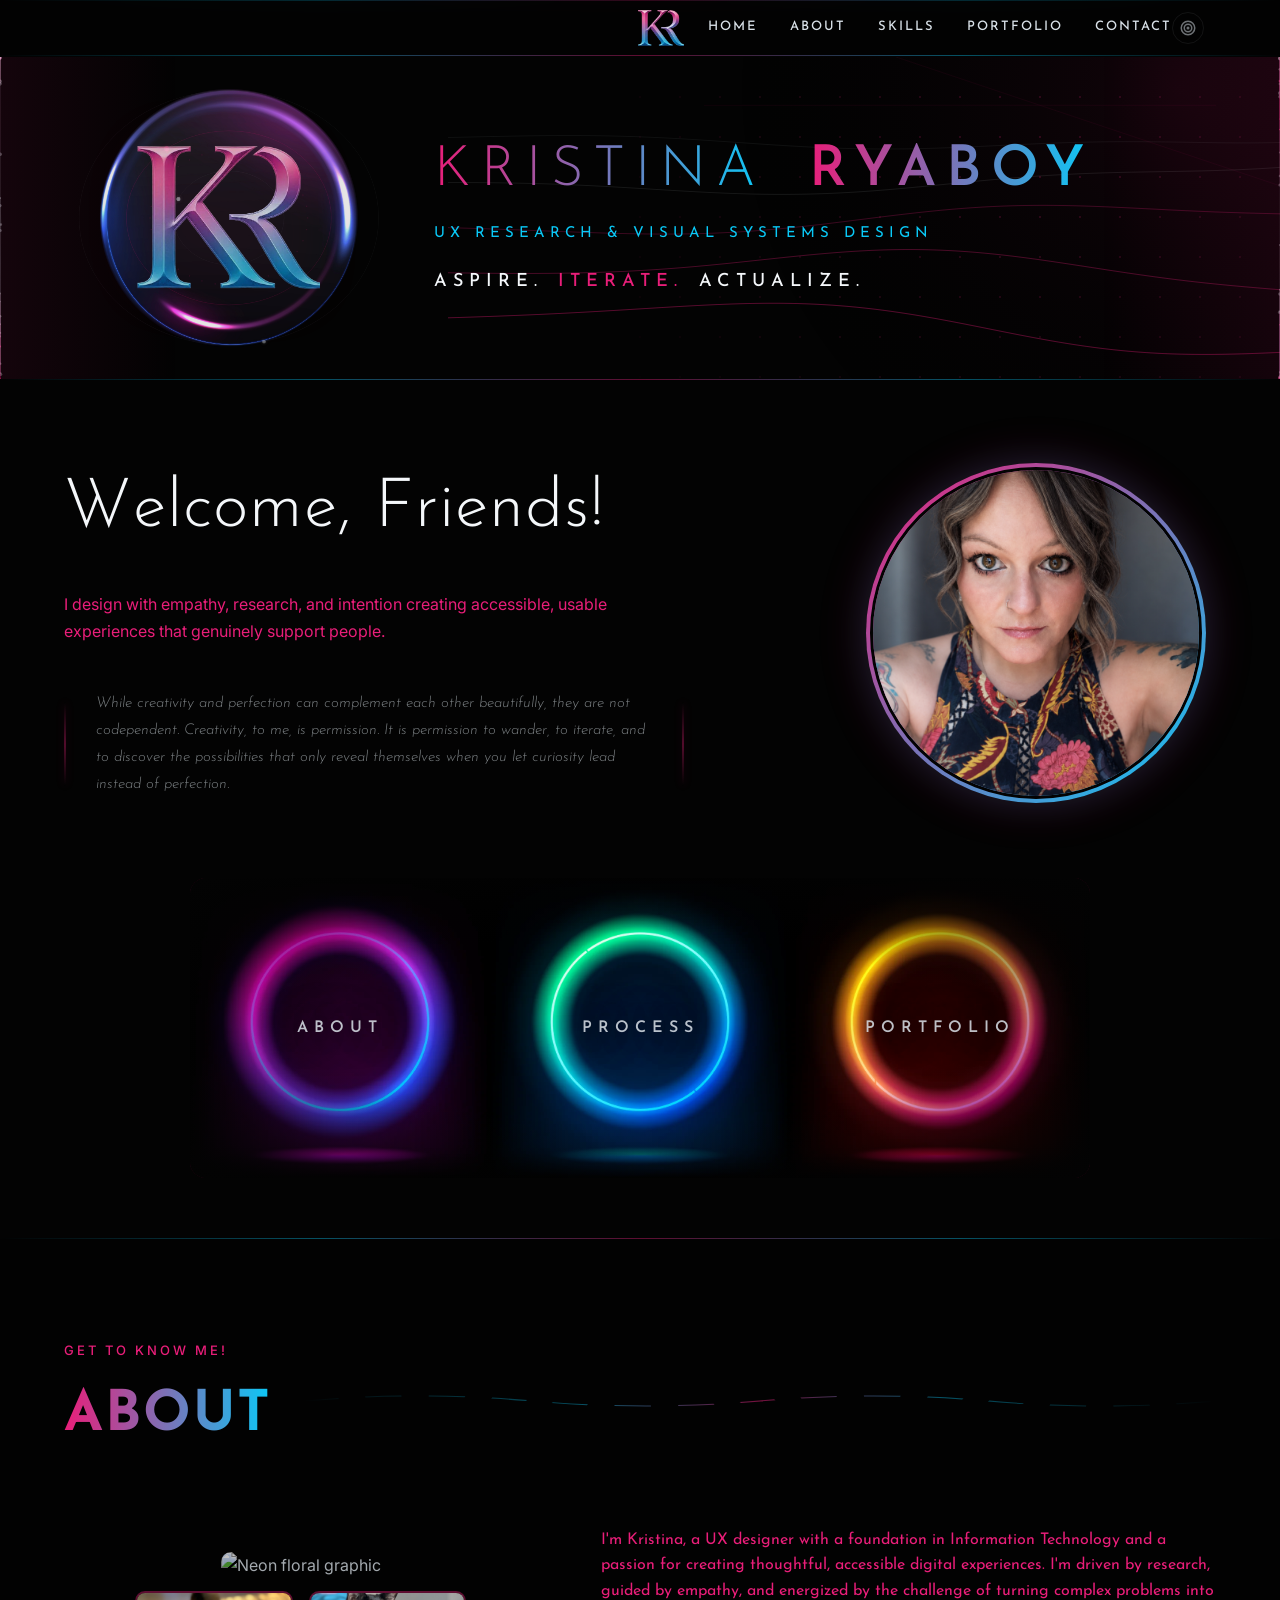
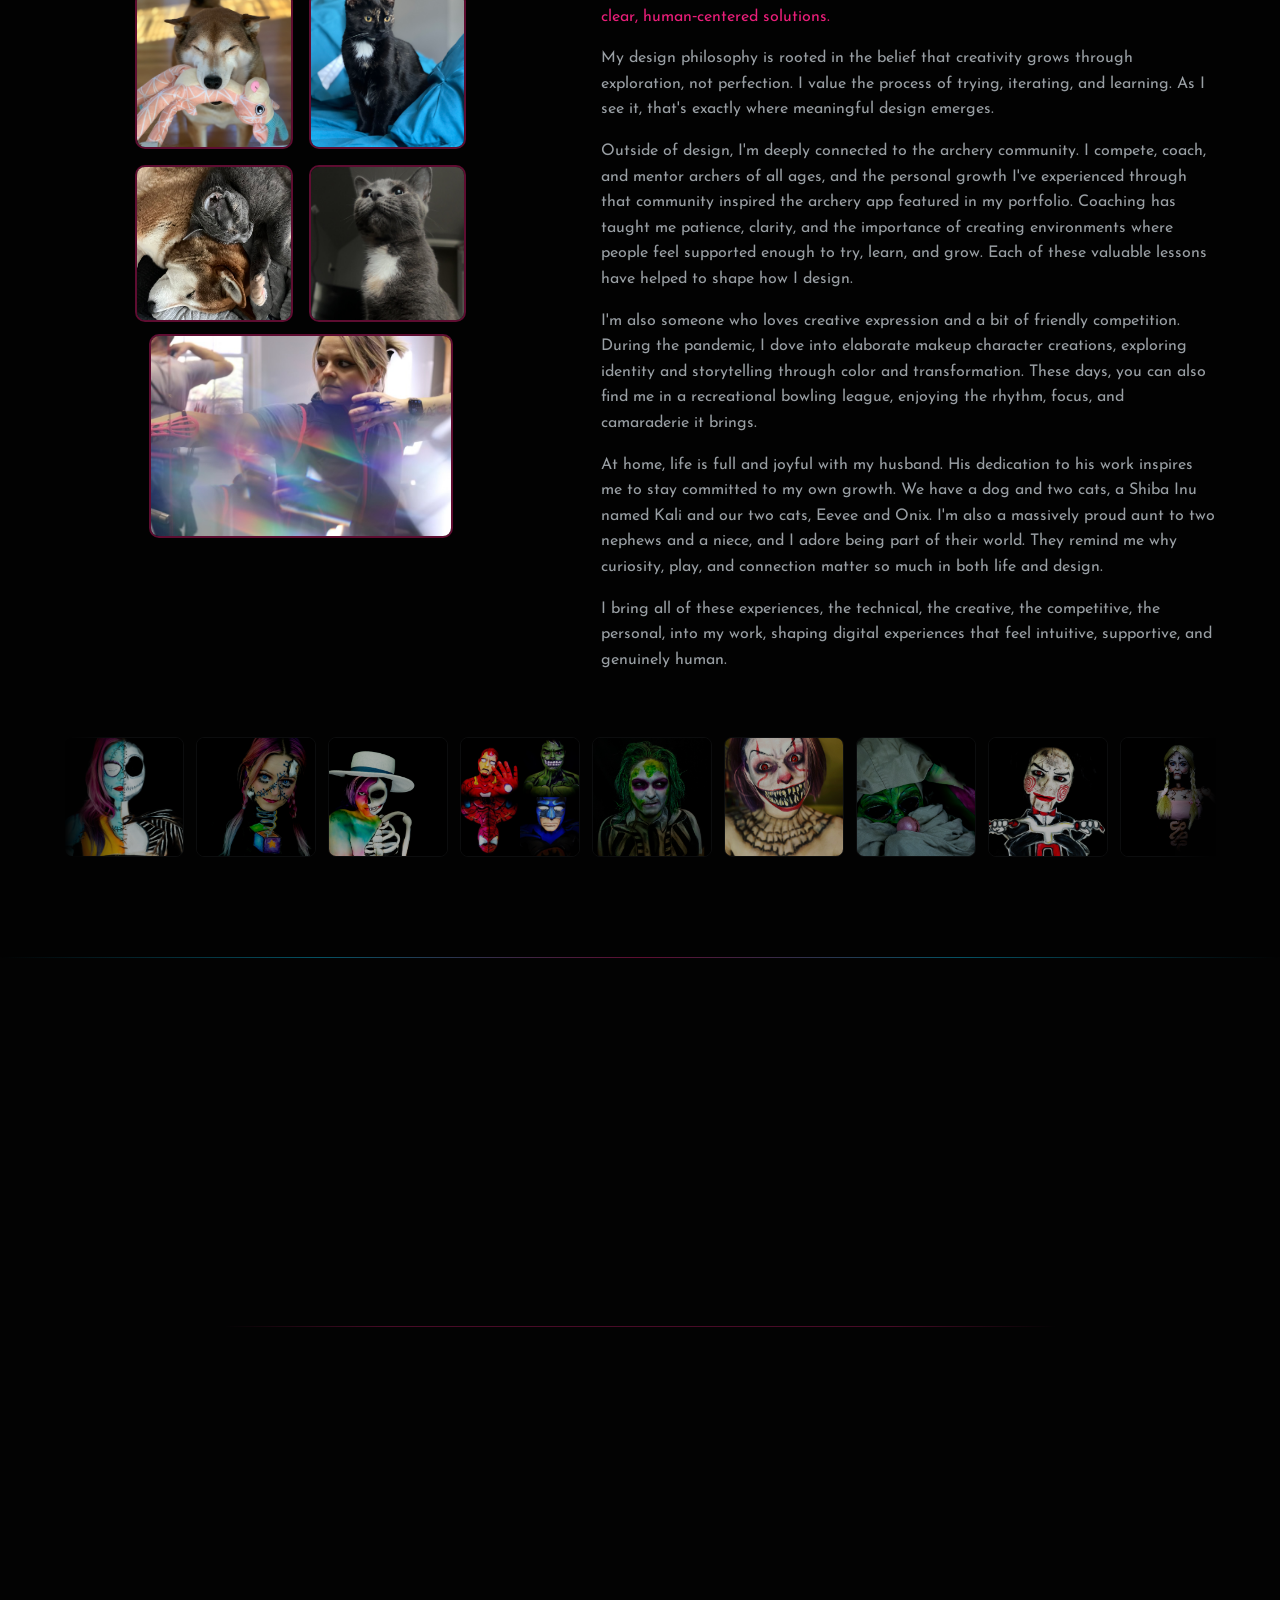
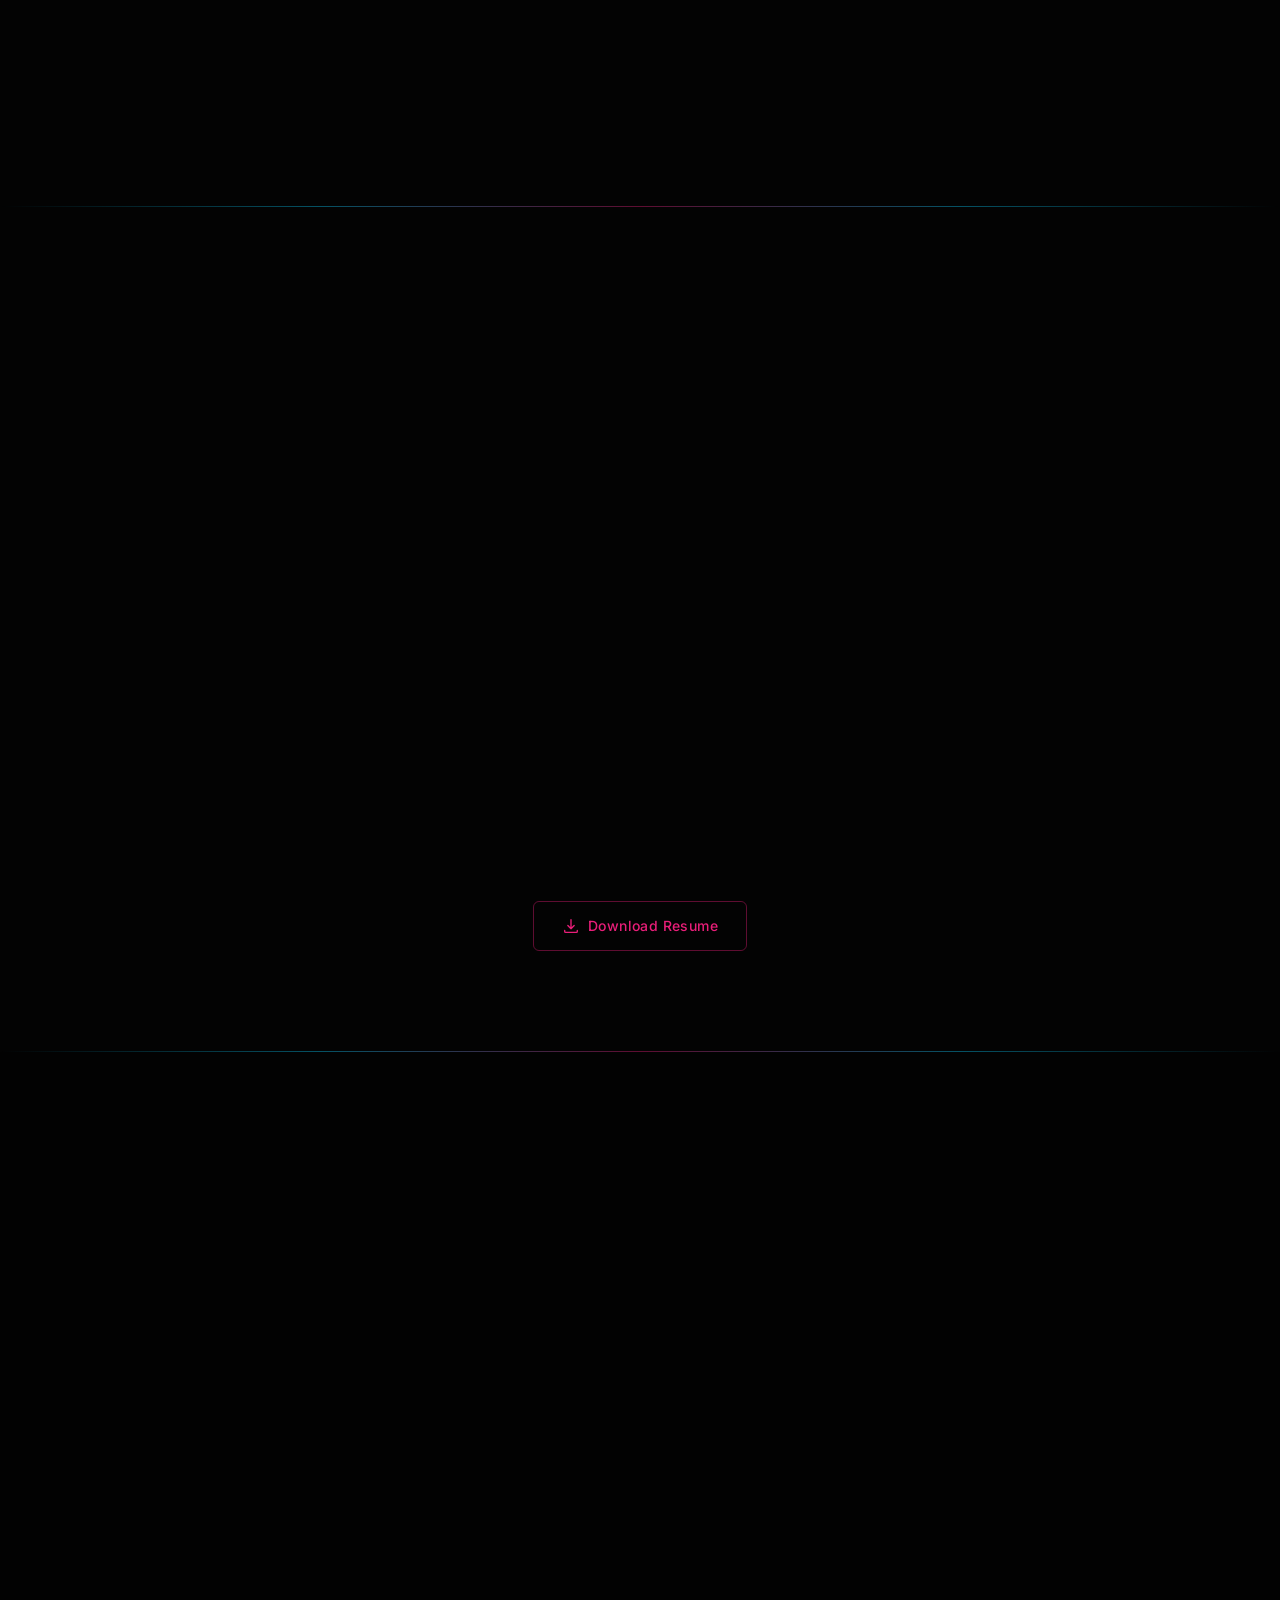
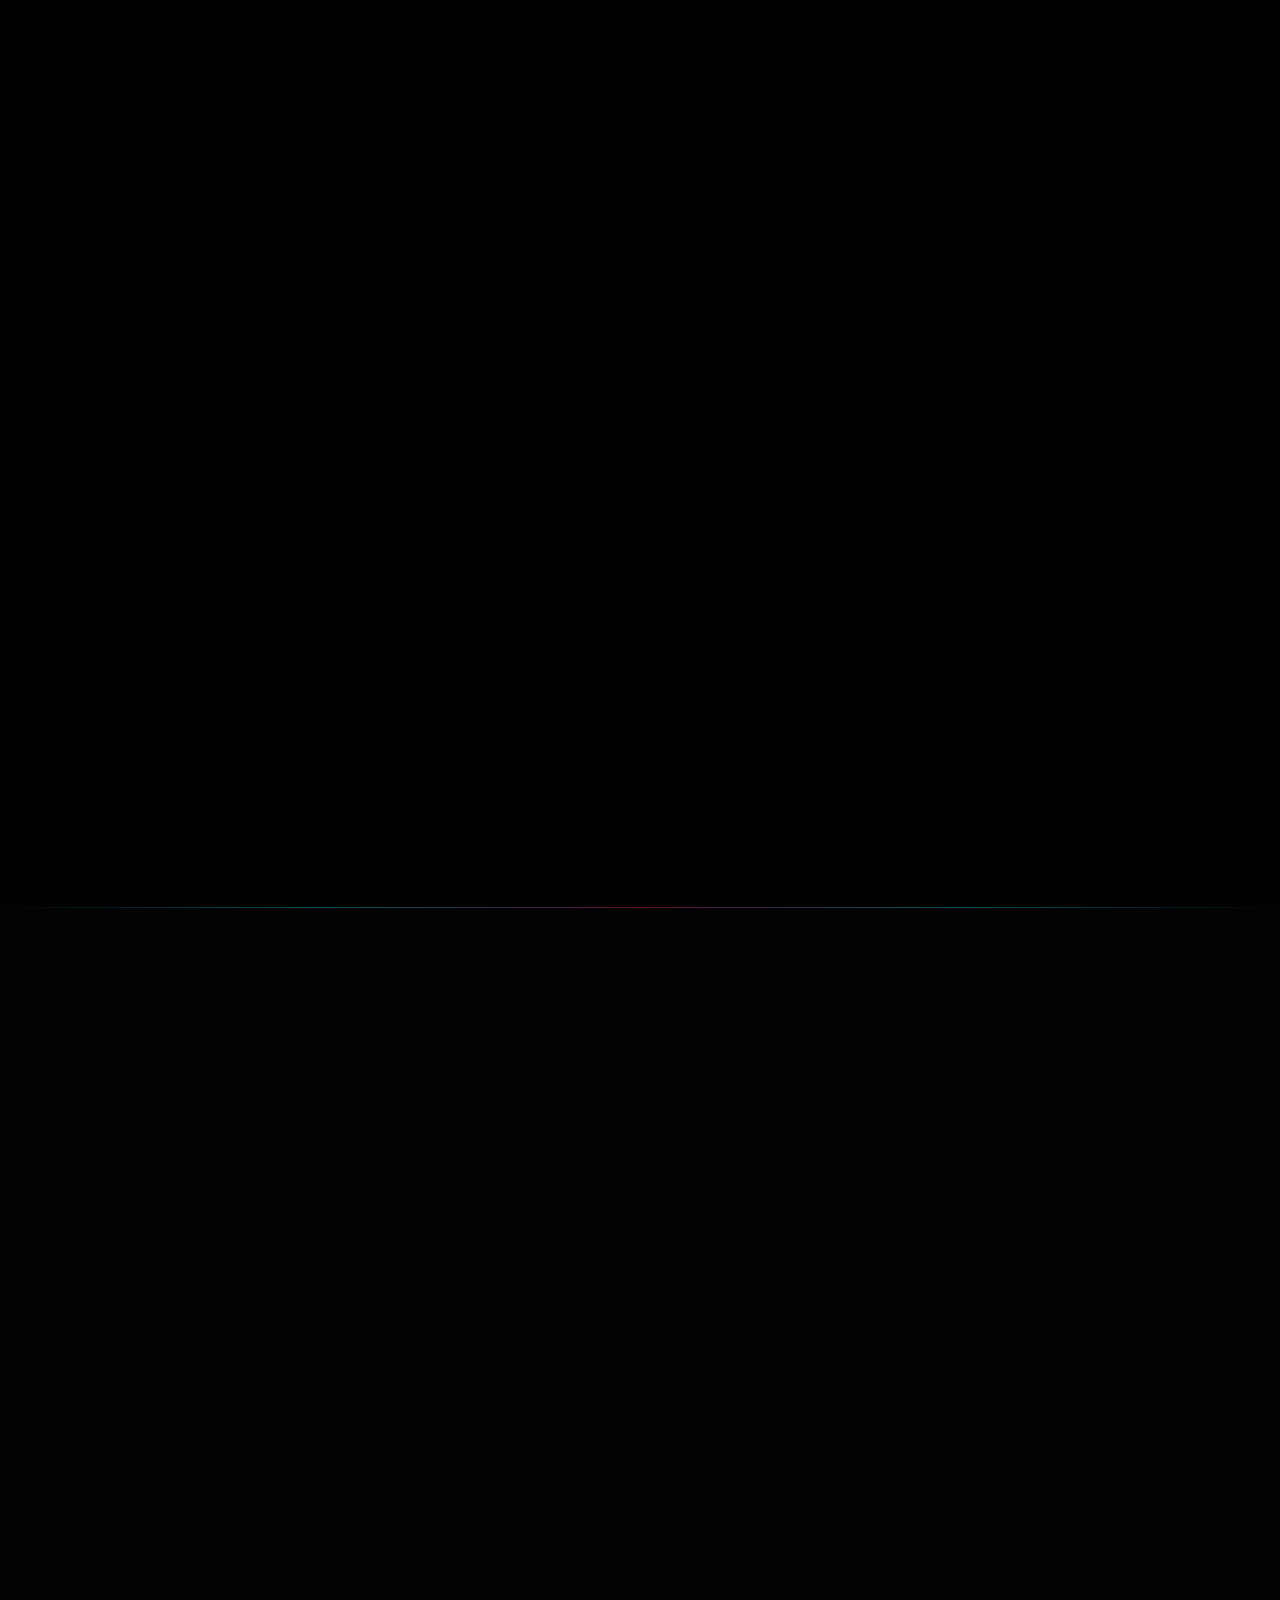
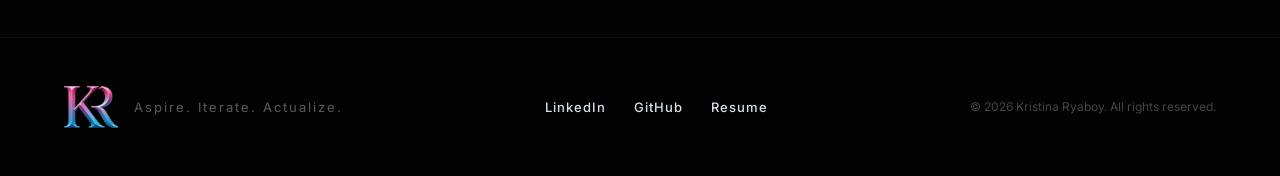
==== commit da021e01: "Refine heading gradient to magenta-blue duotone, drop white shimmer White-dominant shimmer read too " ====
--- a/index.html
+++ b/index.html
@@ -20,7 +20,7 @@
   <link rel="preconnect" href="https://fonts.googleapis.com">
   <link rel="preconnect" href="https://fonts.gstatic.com" crossorigin>
   <link href="https://fonts.googleapis.com/css2?family=Inter:wght@300;400;500;600&family=Josefin+Sans:wght@300;400;500;600;700&display=swap" rel="stylesheet">
-  <link rel="stylesheet" href="styles.css?v=5">
+  <link rel="stylesheet" href="styles.css?v=6">
   <link rel="stylesheet" href="dmc.css">
 </head>
 <body>
--- a/styles.css
+++ b/styles.css
@@ -400,7 +400,7 @@
 
 .hero-name__first {
   margin-right: 0.3em;
-  background: linear-gradient(90deg, var(--off-white) 0%, var(--off-white) 18%, var(--magenta) 33%, var(--off-white) 50%, var(--purple) 67%, var(--off-white) 82%, var(--off-white) 100%);
+  background: linear-gradient(90deg, var(--magenta) 0%, var(--purple) 50%, var(--magenta) 100%);
   background-size: 200% 100%;
   -webkit-background-clip: text;
   background-clip: text;
@@ -410,7 +410,7 @@
 
 .hero-name__last {
   font-weight: 600;
-  background: linear-gradient(90deg, var(--off-white) 0%, var(--off-white) 18%, var(--magenta) 33%, var(--off-white) 50%, var(--purple) 67%, var(--off-white) 82%, var(--off-white) 100%);
+  background: linear-gradient(90deg, var(--magenta) 0%, var(--purple) 50%, var(--magenta) 100%);
   background-size: 200% 100%;
   -webkit-background-clip: text;
   background-clip: text;
@@ -786,7 +786,7 @@
   font-weight: 700;
   letter-spacing: 2px;
   text-transform: uppercase;
-  background: linear-gradient(90deg, var(--off-white) 0%, var(--off-white) 18%, var(--magenta) 33%, var(--off-white) 50%, var(--purple) 67%, var(--off-white) 82%, var(--off-white) 100%);
+  background: linear-gradient(90deg, var(--magenta) 0%, var(--purple) 50%, var(--magenta) 100%);
   background-size: 200% 100%;
   -webkit-background-clip: text;
   background-clip: text;
@@ -1457,7 +1457,7 @@
   font-size: 30px;
   font-weight: 600;
   margin-bottom: 10px;
-  background: linear-gradient(90deg, var(--off-white) 0%, var(--off-white) 18%, var(--magenta) 33%, var(--off-white) 50%, var(--purple) 67%, var(--off-white) 82%, var(--off-white) 100%);
+  background: linear-gradient(90deg, var(--magenta) 0%, var(--purple) 50%, var(--magenta) 100%);
   background-size: 200% 100%;
   -webkit-background-clip: text;
   background-clip: text;
@@ -1910,7 +1910,7 @@
   font-size: 56px;
   color: var(--off-white);
   letter-spacing: -0.5px;
-  background: linear-gradient(90deg, var(--off-white) 0%, var(--off-white) 18%, var(--magenta) 33%, var(--off-white) 50%, var(--purple) 67%, var(--off-white) 82%, var(--off-white) 100%);
+  background: linear-gradient(90deg, var(--magenta) 0%, var(--purple) 50%, var(--magenta) 100%);
   background-size: 200% 100%;
   -webkit-background-clip: text;
   background-clip: text;
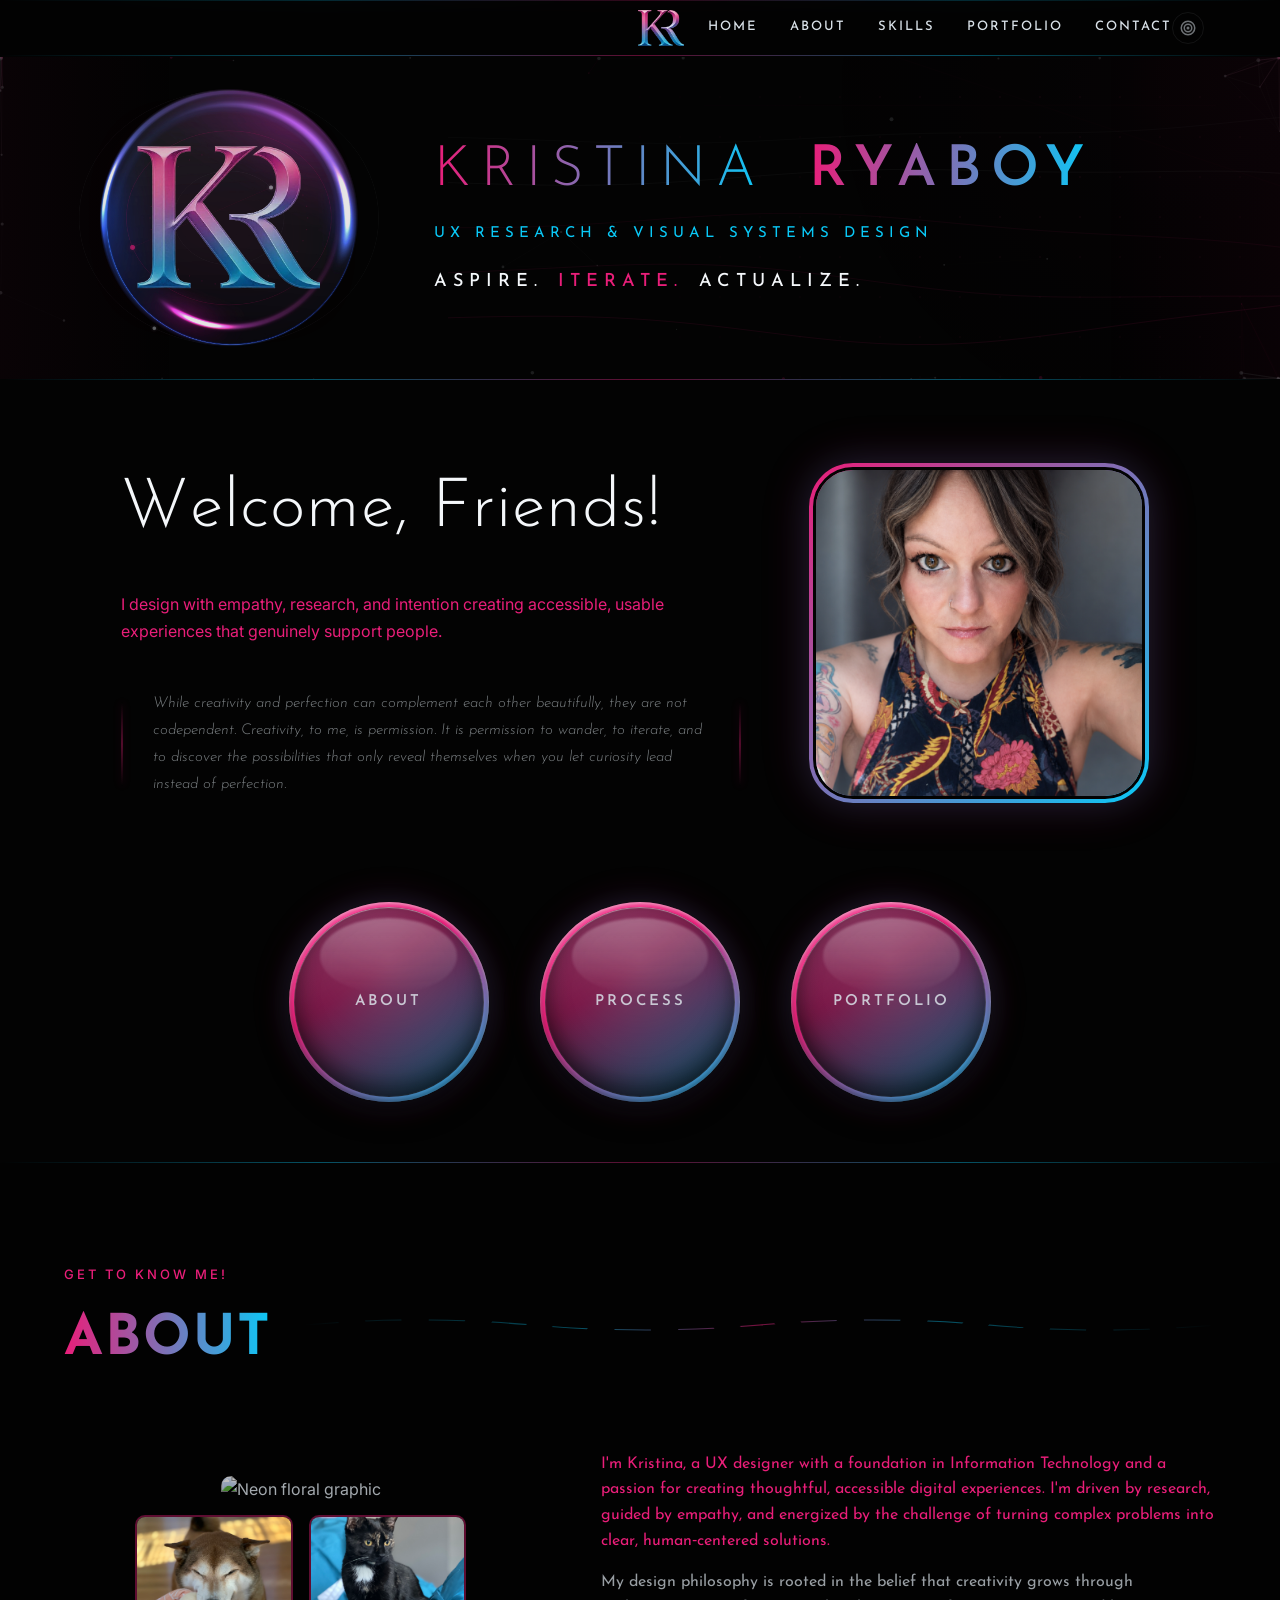
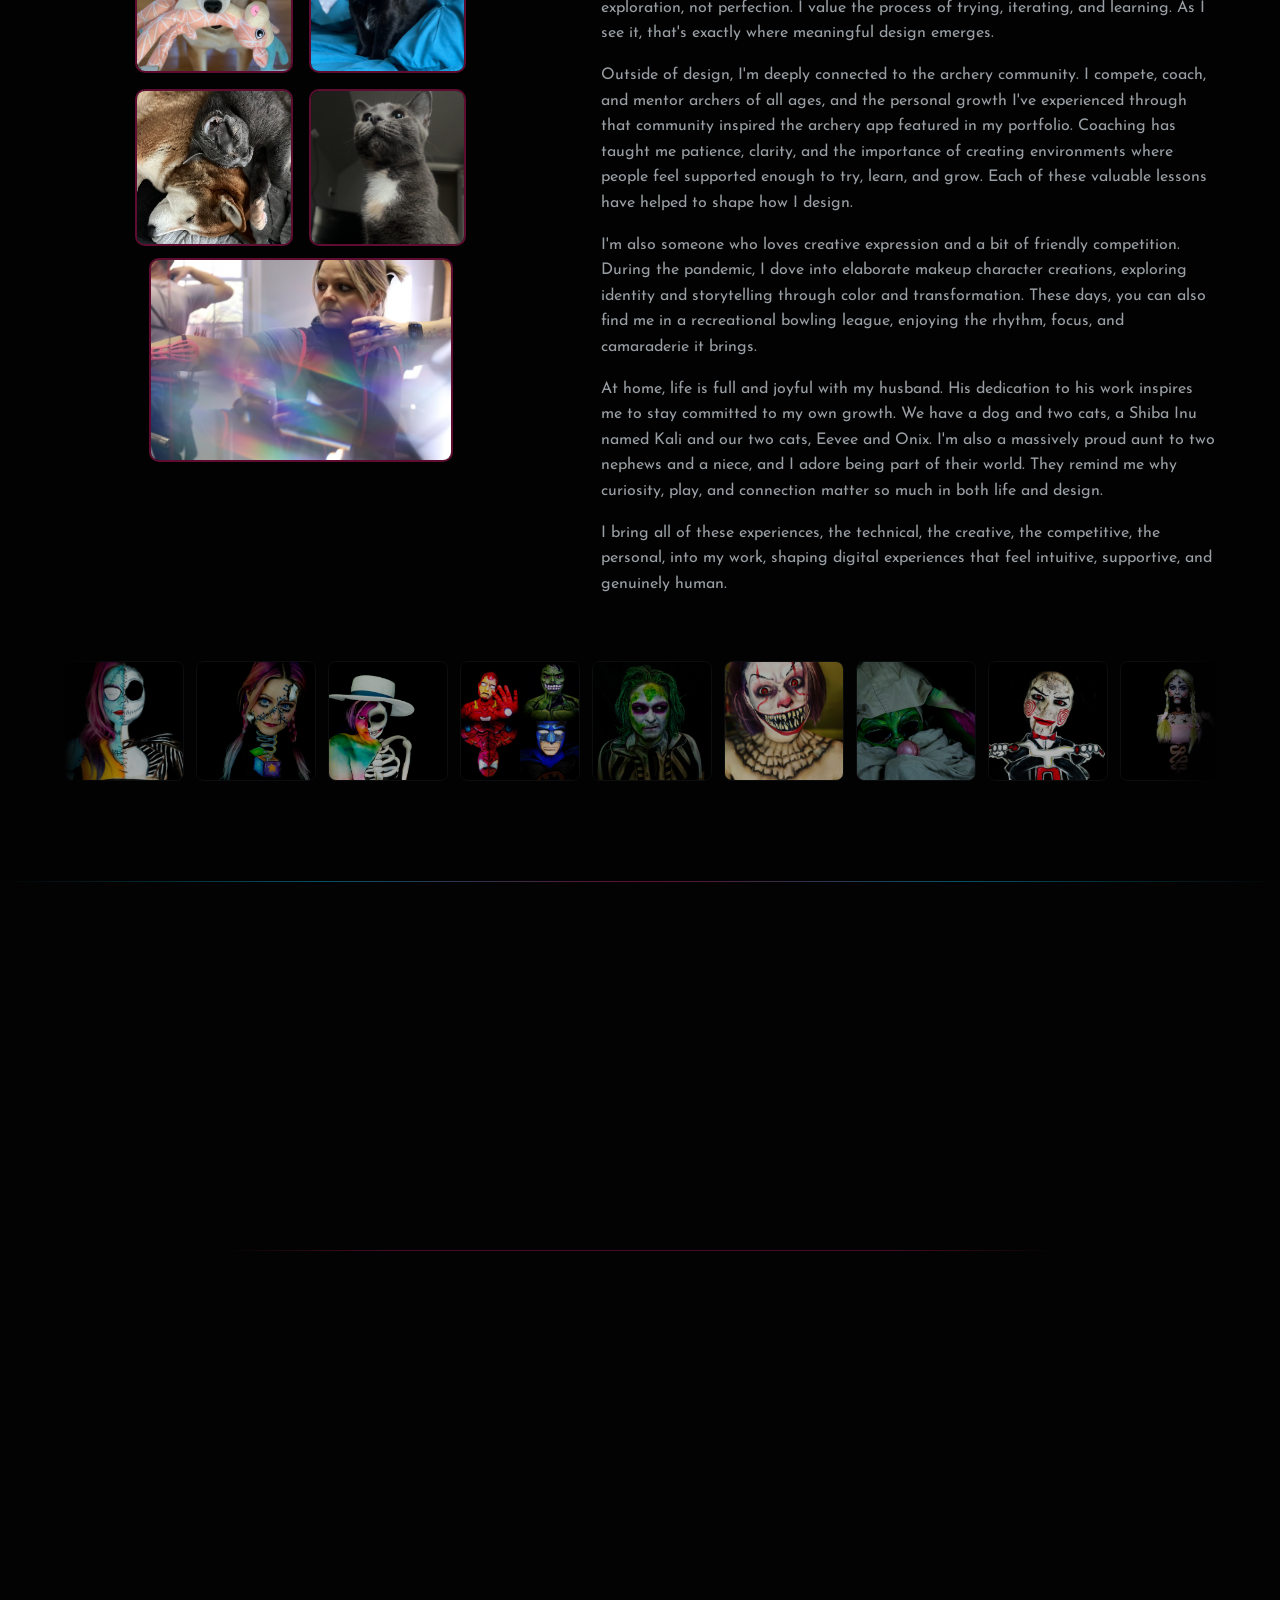
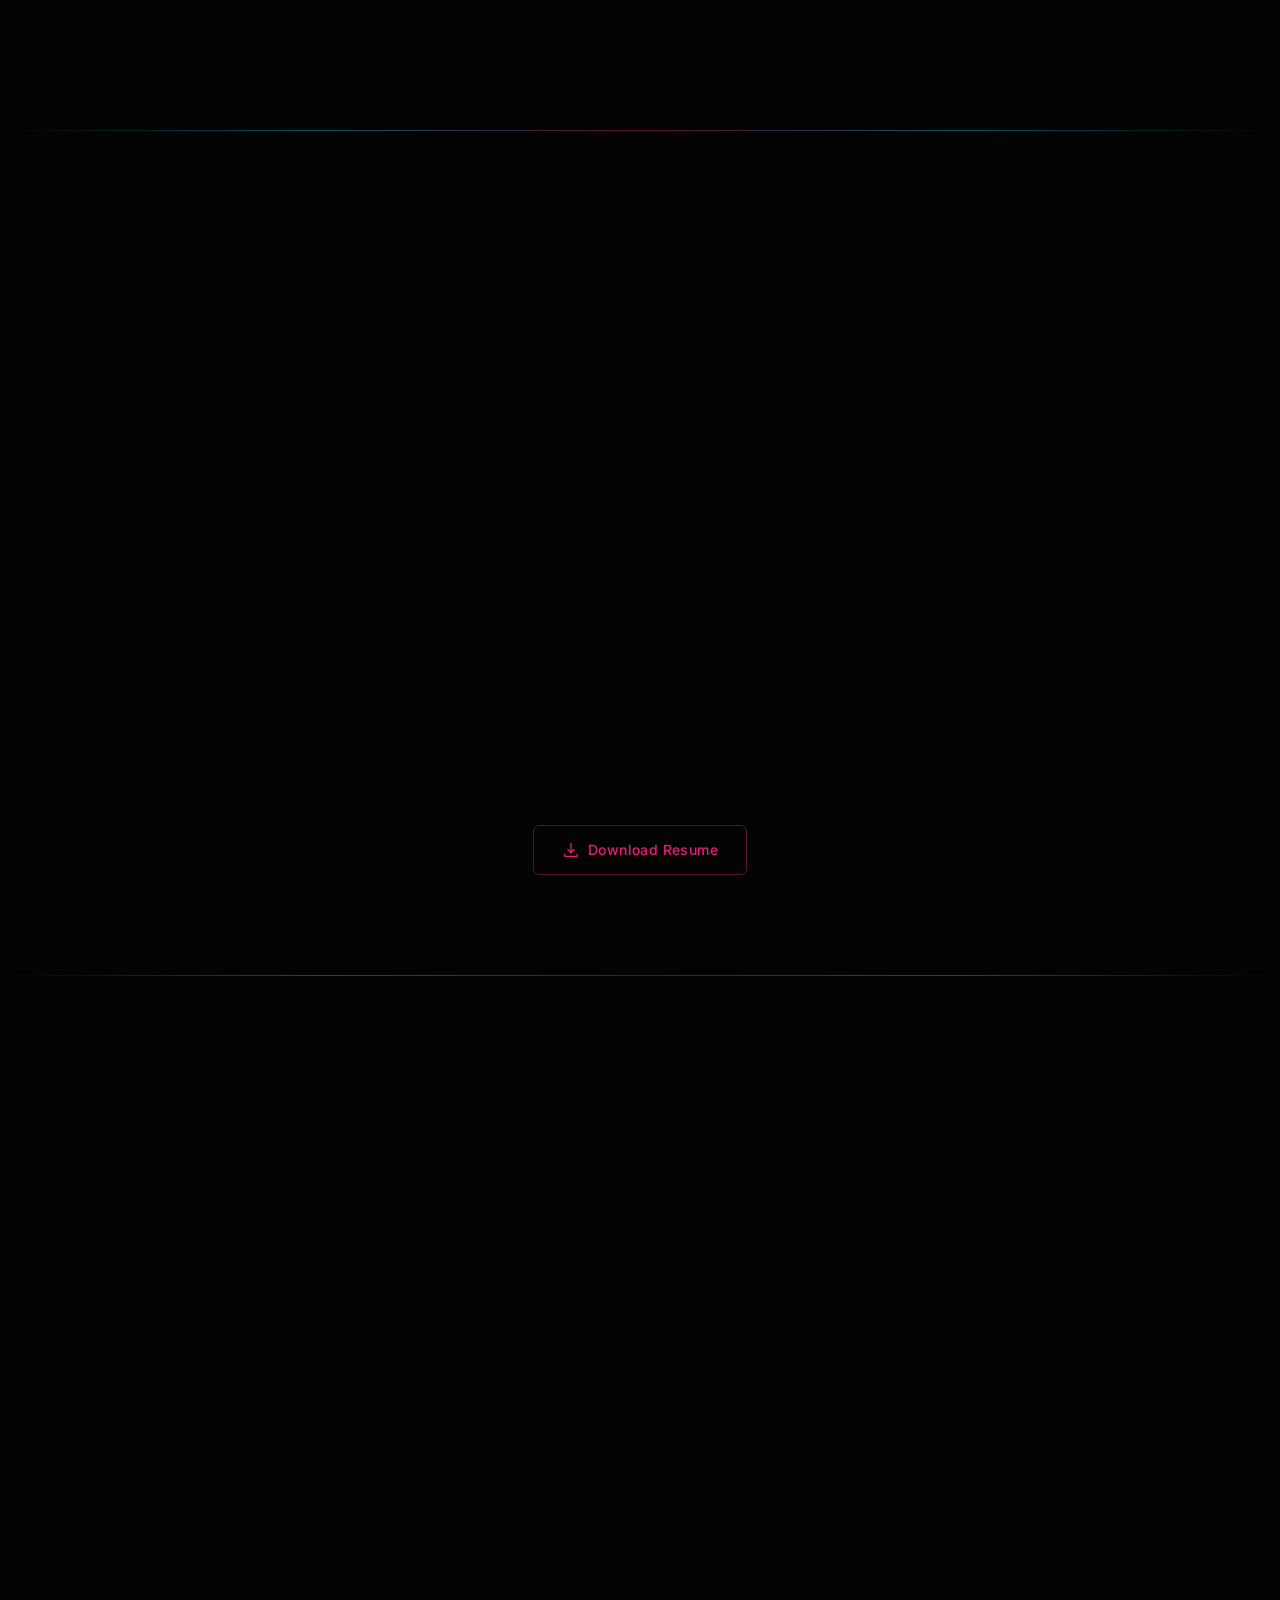
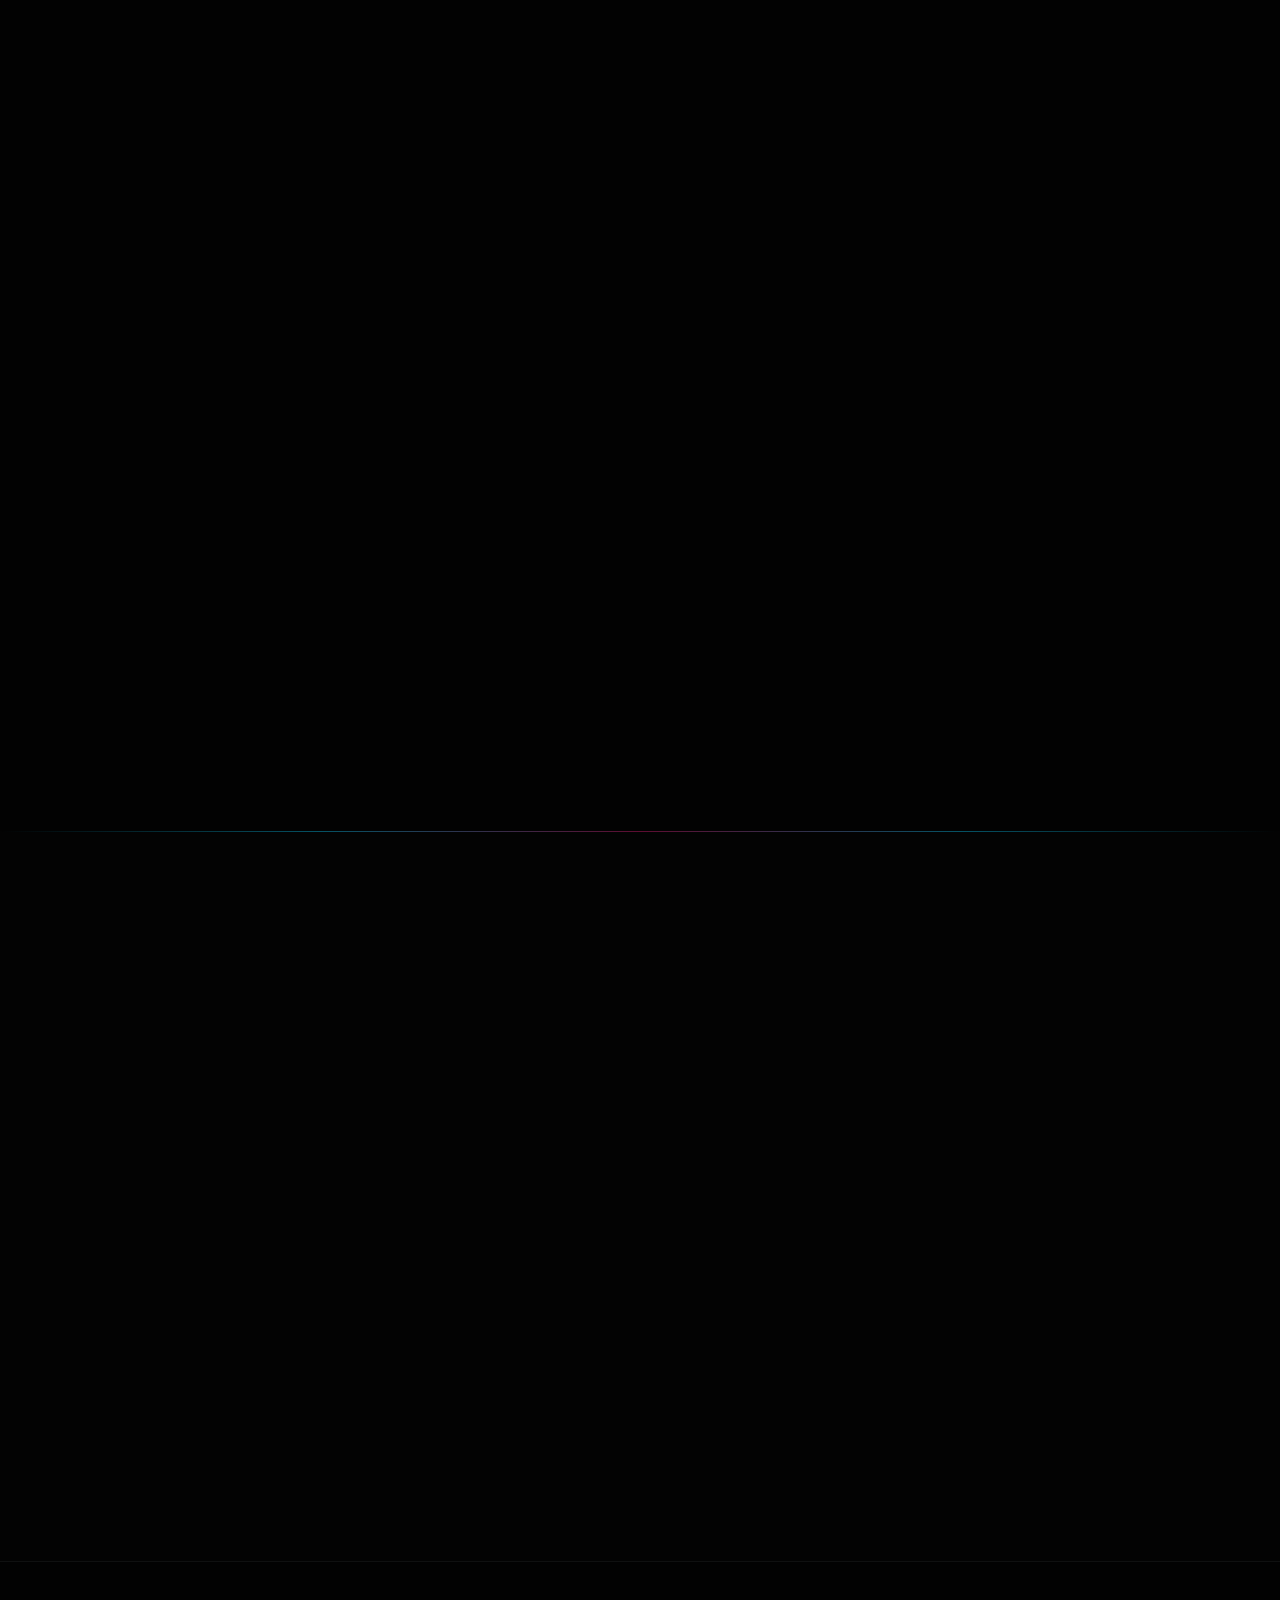
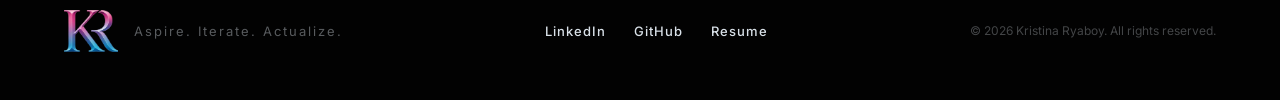
==== commit 8a04aa7b: "Refine homepage: glass section circles, square portrait, calmer background - Portrait: rounded-squar" ====
--- a/index.html
+++ b/index.html
@@ -20,7 +20,7 @@
   <link rel="preconnect" href="https://fonts.googleapis.com">
   <link rel="preconnect" href="https://fonts.gstatic.com" crossorigin>
   <link href="https://fonts.googleapis.com/css2?family=Inter:wght@300;400;500;600&family=Josefin+Sans:wght@300;400;500;600;700&display=swap" rel="stylesheet">
-  <link rel="stylesheet" href="styles.css?v=6">
+  <link rel="stylesheet" href="styles.css?v=17">
   <link rel="stylesheet" href="dmc.css">
 </head>
 <body>
@@ -113,21 +113,15 @@
 
   <!-- Section Navigation Banner -->
   <section class="nav-banner">
-    <div class="nav-banner__bg">
-      <picture>
-        <source srcset="images/hero-bg.webp" type="image/webp">
-        <img src="images/hero-bg.jpg" alt="" loading="lazy">
-      </picture>
-    </div>
     <div class="nav-banner__overlay">
       <a href="#about" class="nav-banner__zone">
-        <span class="nav-banner__label">About</span>
+        <span class="nav-banner__label"><span class="nav-banner__txt">About</span></span>
       </a>
       <a href="#process" class="nav-banner__zone">
-        <span class="nav-banner__label">Process</span>
+        <span class="nav-banner__label"><span class="nav-banner__txt">Process</span></span>
       </a>
       <a href="#work" class="nav-banner__zone">
-        <span class="nav-banner__label">Portfolio</span>
+        <span class="nav-banner__label"><span class="nav-banner__txt">Portfolio</span></span>
       </a>
     </div>
   </section>
@@ -566,6 +560,6 @@
     </div>
   </footer>
 
-  <script src="script.js?v=3"></script>
+  <script src="script.js?v=14"></script>
 </body>
 </html>
--- a/styles.css
+++ b/styles.css
@@ -301,12 +301,12 @@
 
 .hero::before {
   left: 0;
-  background: linear-gradient(to right, rgba(233, 30, 121, 0.08), transparent);
+  background: linear-gradient(to right, rgba(233, 30, 121, 0.03), transparent);
 }
 
 .hero::after {
   right: 0;
-  background: linear-gradient(to left, rgba(233, 30, 121, 0.08), transparent);
+  background: linear-gradient(to left, rgba(233, 30, 121, 0.03), transparent);
 }
 
 #heroCanvas {
@@ -315,6 +315,7 @@
   width: 100%;
   height: 100%;
   pointer-events: none;
+  opacity: 0.38;
 }
 
 .hero-inner {
@@ -554,9 +555,10 @@
 /* Two-column welcome: philosophy left, portrait right */
 .welcome-grid {
   display: grid;
-  grid-template-columns: 1fr clamp(240px, 30vw, 360px);
-  align-items: center;
-  gap: clamp(32px, 5vw, 72px);
+  grid-template-columns: minmax(auto, 640px) clamp(240px, 30vw, 360px);
+  justify-content: center;
+  align-items: center;
+  gap: clamp(24px, 3vw, 48px);
 }
 
 .welcome-grid .welcome-content {
@@ -576,7 +578,7 @@
   justify-self: center;
   width: clamp(220px, 30vw, 340px);
   aspect-ratio: 1;
-  border-radius: 50%;
+  border-radius: 44px;
   padding: 4px;
   background: linear-gradient(135deg, var(--magenta), var(--purple));
   box-shadow: 0 0 50px rgba(233, 30, 121, 0.18), 0 0 36px rgba(10, 201, 247, 0.14);
@@ -589,7 +591,7 @@
   width: 100%;
   height: 100%;
   object-fit: cover;
-  border-radius: 50%;
+  border-radius: 40px;
   display: block;
   border: 3px solid var(--deep-slate);
 }
@@ -676,76 +678,100 @@
    Section Cards (About / Process / Work)
    ======================================== */
 
-/* ── Nav Banner (Background Image Section) ── */
+/* ── Nav Banner (gradient-ring section links) ── */
 .nav-banner {
   position: relative;
   max-width: 900px;
   margin: 0 auto;
-  padding-bottom: 60px;
-  opacity: 0.8;
-}
-
-.nav-banner__bg {
+  padding: 24px 16px 60px;
+}
+
+.nav-banner__overlay {
+  display: flex;
+  justify-content: center;
+  align-items: center;
+  gap: clamp(14px, 4vw, 64px);
+}
+
+.nav-banner__zone {
+  position: relative;
+  flex: 0 0 auto;
+  width: clamp(100px, 22vw, 200px);
+  aspect-ratio: 1;
+  border-radius: 50%;
+  padding: 5px;
+  background: linear-gradient(145deg, #ff5fa8 0%, var(--magenta) 38%, var(--purple) 100%);
+  box-shadow:
+    0 12px 26px rgba(0, 0, 0, 0.55),
+    0 0 38px rgba(233, 30, 121, 0.18),
+    0 0 28px rgba(10, 201, 247, 0.14),
+    inset 0 2px 3px rgba(255, 255, 255, 0.45),
+    inset 0 -3px 6px rgba(0, 0, 0, 0.45);
+  text-decoration: none;
+  cursor: pointer;
+  transition: transform 0.4s var(--ease-out), box-shadow 0.3s ease;
+}
+
+.nav-banner__zone:hover {
+  transform: translateY(-6px);
+  box-shadow:
+    0 18px 34px rgba(0, 0, 0, 0.6),
+    0 0 54px rgba(233, 30, 121, 0.32),
+    0 0 40px rgba(10, 201, 247, 0.26),
+    inset 0 2px 3px rgba(255, 255, 255, 0.55),
+    inset 0 -3px 6px rgba(0, 0, 0, 0.45);
+}
+
+.nav-banner__label {
+  position: relative;
+  overflow: hidden;
   width: 100%;
-  position: relative;
-}
-
-.nav-banner__bg img {
-  width: 100%;
-  height: auto;
-  display: block;
-  border-radius: 16px;
-  box-shadow: inset 0 0 0 1px rgba(233, 30, 121, 0.4);
-}
-
-.nav-banner__bg::after {
+  height: 100%;
+  border-radius: 50%;
+  background:
+    radial-gradient(circle at 50% 28%, rgba(255, 255, 255, 0.12) 0%, rgba(255, 255, 255, 0.02) 45%, rgba(0, 0, 0, 0.28) 100%),
+    rgba(10, 12, 18, 0.5);
+  backdrop-filter: blur(6px);
+  -webkit-backdrop-filter: blur(6px);
+  box-shadow:
+    inset 0 1px 1px rgba(255, 255, 255, 0.4),
+    inset 0 -12px 22px rgba(0, 0, 0, 0.55),
+    inset 0 0 0 1px rgba(255, 255, 255, 0.08);
+  display: flex;
+  align-items: center;
+  justify-content: center;
+  font-family: var(--font-heading);
+  font-size: clamp(10px, 1.4vw, 15px);
+  font-weight: 600;
+  letter-spacing: clamp(1px, 0.35vw, 3px);
+  text-transform: uppercase;
+  color: rgba(217, 225, 232, 0.85);
+  transition: color 0.3s ease, letter-spacing 0.4s var(--ease-out);
+}
+
+/* Glass reflection arc across the top of the lens */
+.nav-banner__label::before {
   content: '';
   position: absolute;
-  inset: 0;
-  border-radius: 16px;
-  background: radial-gradient(ellipse 85% 80% at center, transparent 40%, var(--deep-slate) 85%);
+  top: 6%;
+  left: 14%;
+  width: 72%;
+  height: 40%;
+  border-radius: 50%;
+  background: linear-gradient(180deg, rgba(255, 255, 255, 0.28), rgba(255, 255, 255, 0));
+  filter: blur(1px);
+  z-index: 1;
   pointer-events: none;
 }
 
-.nav-banner__overlay {
-  position: absolute;
-  top: 0;
-  left: 0;
-  right: 0;
-  bottom: 16%;
-  display: flex;
-}
-
-.nav-banner__zone {
-  flex: 1;
-  display: flex;
-  align-items: center;
-  justify-content: center;
-  text-decoration: none;
-  cursor: pointer;
-  transition: background 0.4s ease;
-}
-
-.nav-banner__zone:hover {
-  background: rgba(233, 30, 140, 0.06);
-}
-
-.nav-banner__label {
-  font-family: var(--font-heading);
-  font-size: 16px;
-  font-weight: 600;
-  letter-spacing: 6px;
-  text-transform: uppercase;
-  color: rgba(217, 225, 232, 0.85);
-  text-shadow: 0 2px 20px rgba(0, 0, 0, 0.8), 0 0 40px rgba(0, 0, 0, 0.5);
-  transition: color 0.3s ease, letter-spacing 0.4s var(--ease-out), text-shadow 0.3s ease;
-  pointer-events: none;
+.nav-banner__txt {
+  position: relative;
+  z-index: 2;
 }
 
 .nav-banner__zone:hover .nav-banner__label {
   color: #ffffff;
-  letter-spacing: 8px;
-  text-shadow: 0 0 30px rgba(233, 30, 140, 0.4), 0 2px 20px rgba(0, 0, 0, 0.8);
+  letter-spacing: 4px;
 }
 
 /* ========================================
@@ -4059,8 +4085,6 @@
    ======================================== */
 
 @media (max-width: 1024px) {
-  .nav-banner__label { font-size: 18px; letter-spacing: 6px; }
-
   .work-grid { grid-template-columns: repeat(2, 1fr); }
   .project-card--featured { grid-column: 1; }
   .project-card-link--featured { grid-column: 1; }
@@ -4092,16 +4116,6 @@
   .hero-logo__img { width: 85%; }
   .hero-rule { margin: 0 auto 16px; }
 
-  .nav-banner__label { font-size: 14px; letter-spacing: 4px; }
-
-  /* Nav banner — center text within circles on mobile */
-  .nav-banner__overlay {
-    bottom: 20%;
-  }
-  .nav-banner__label {
-    font-size: 11px;
-    letter-spacing: 3px;
-  }
   .nav-banner {
     padding-bottom: 40px;
   }
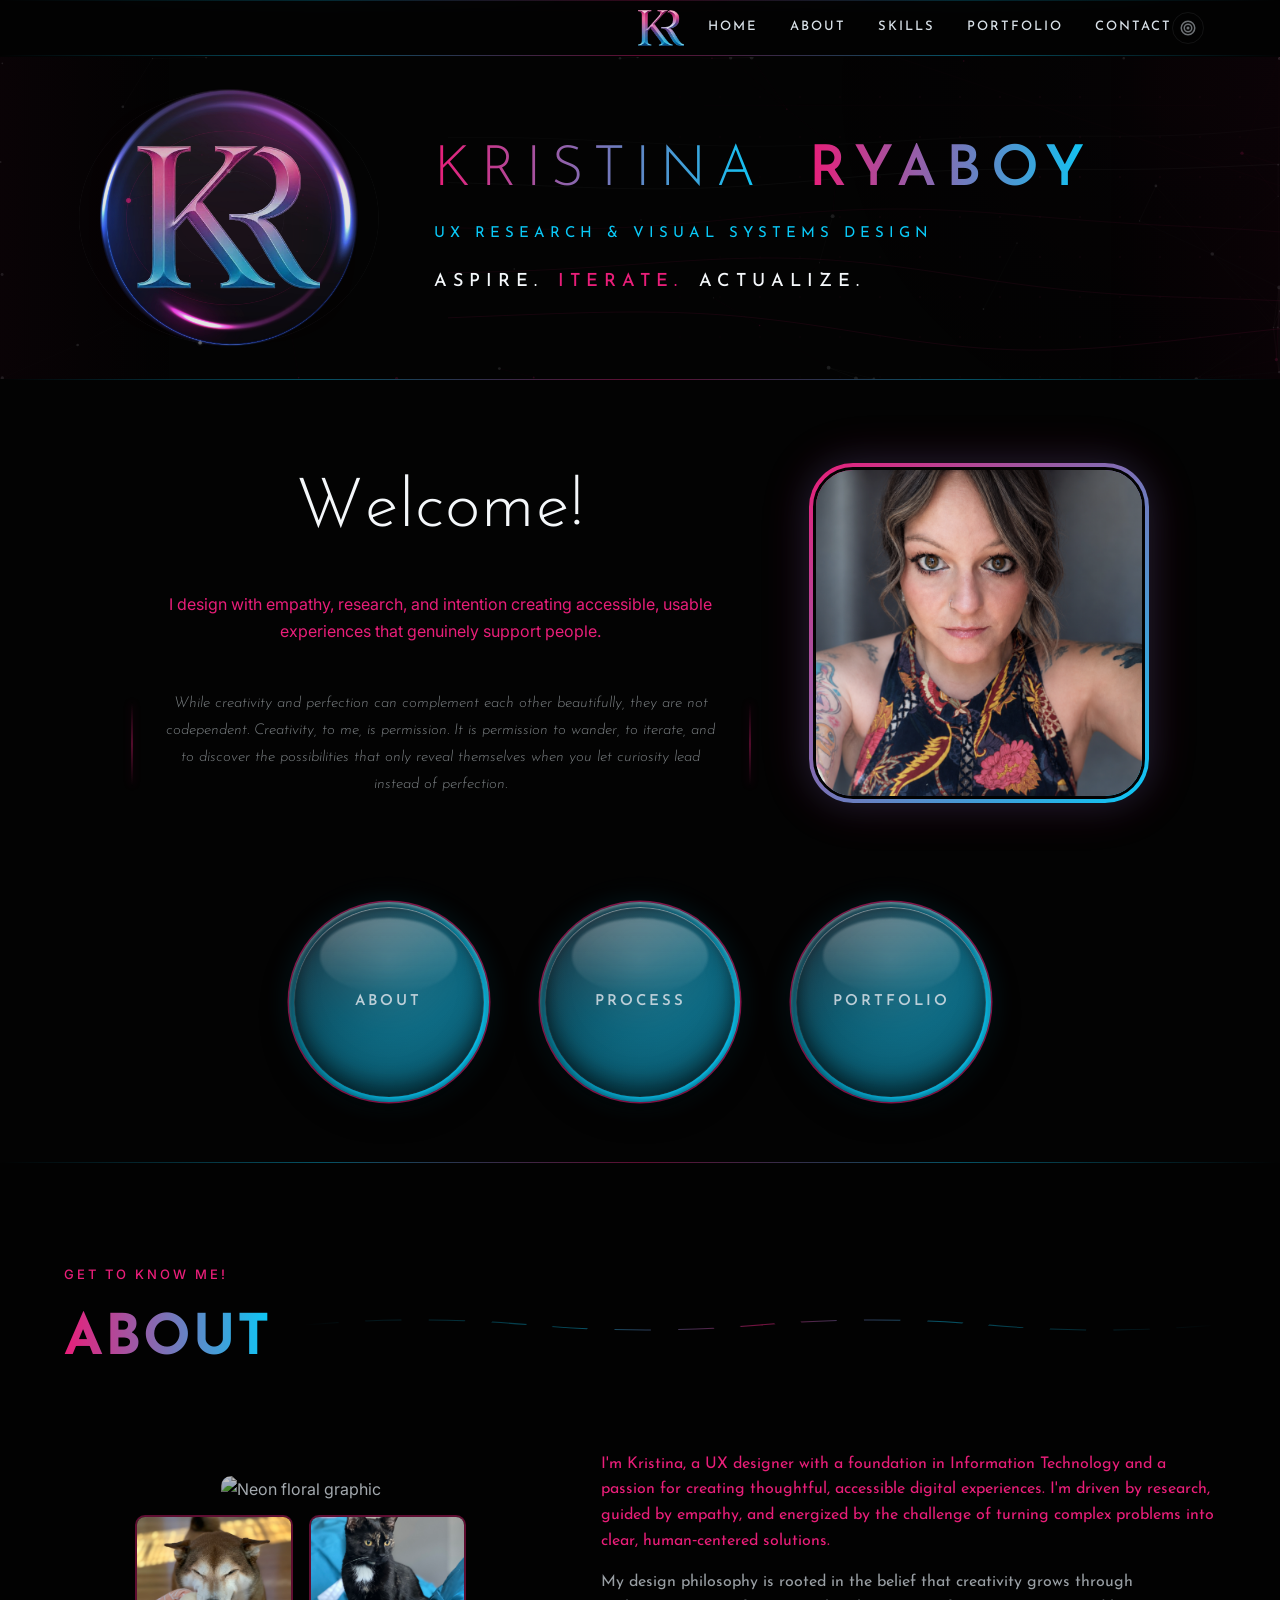
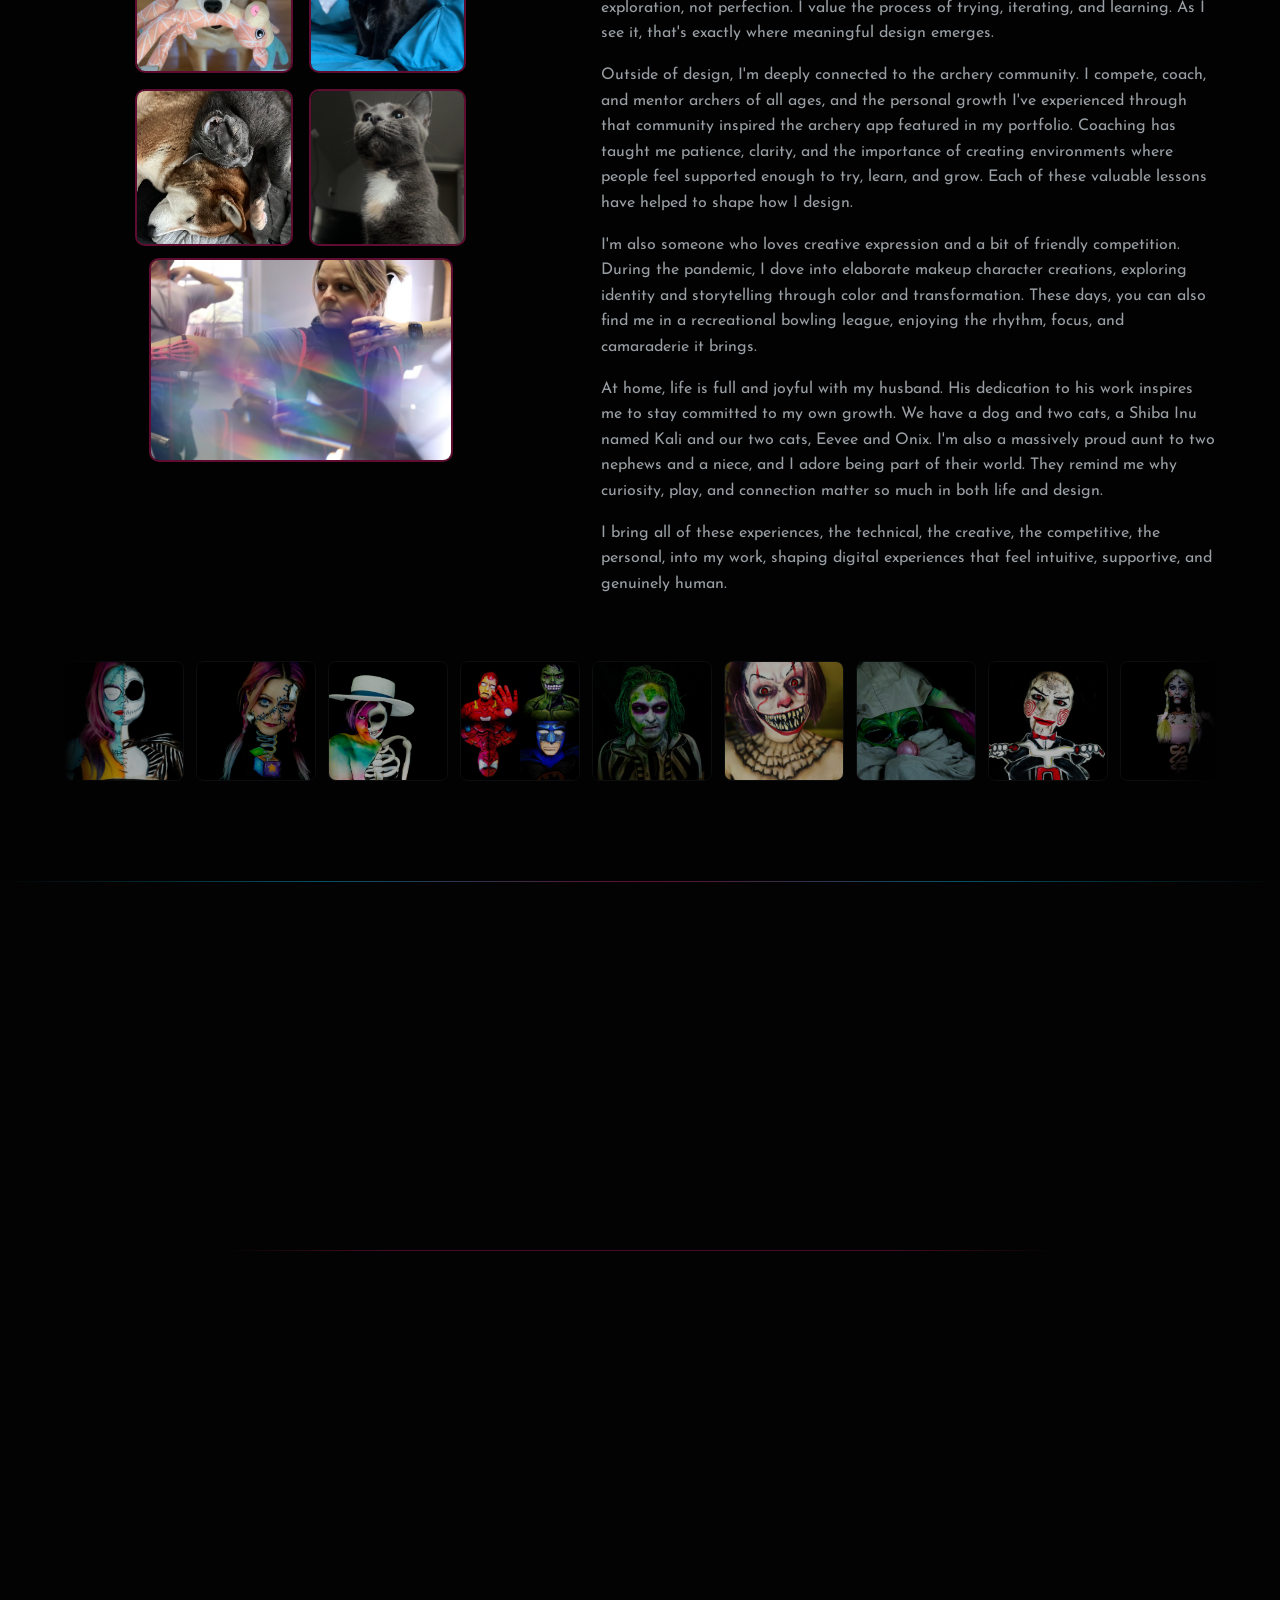
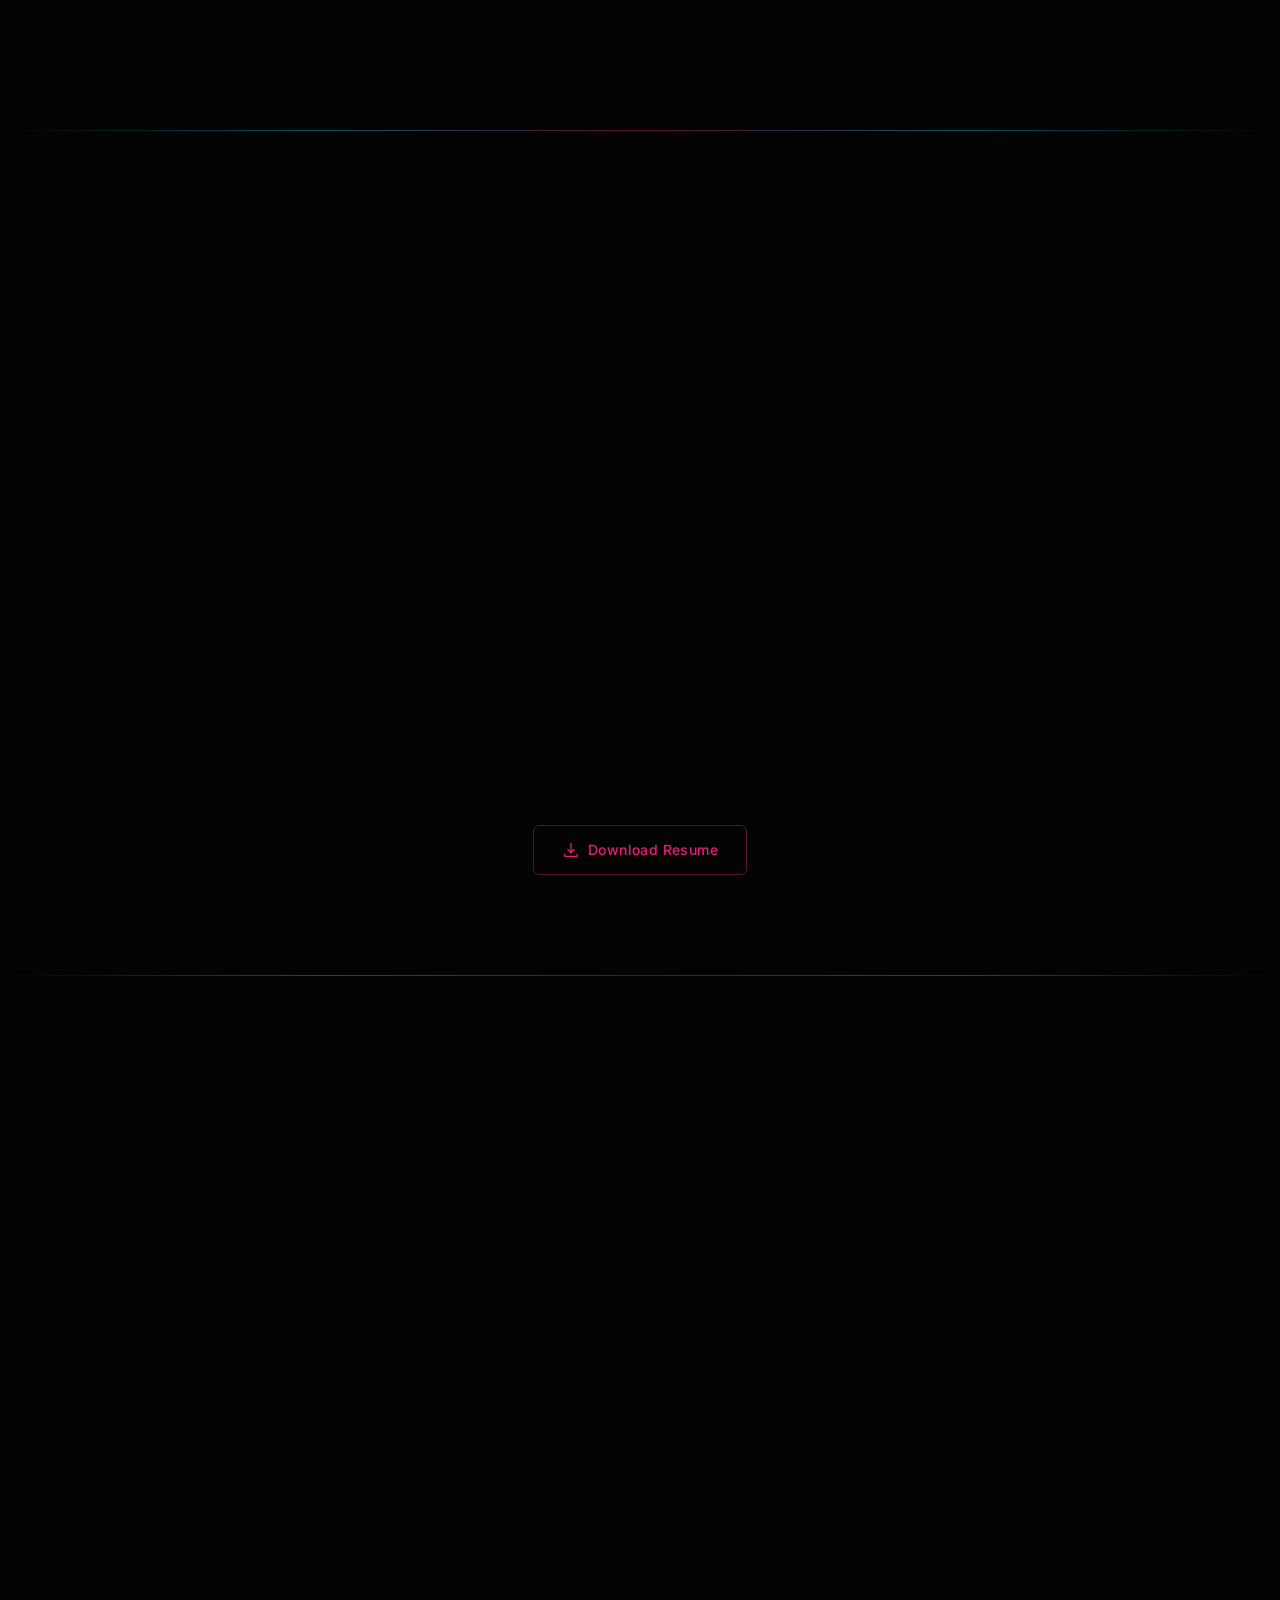
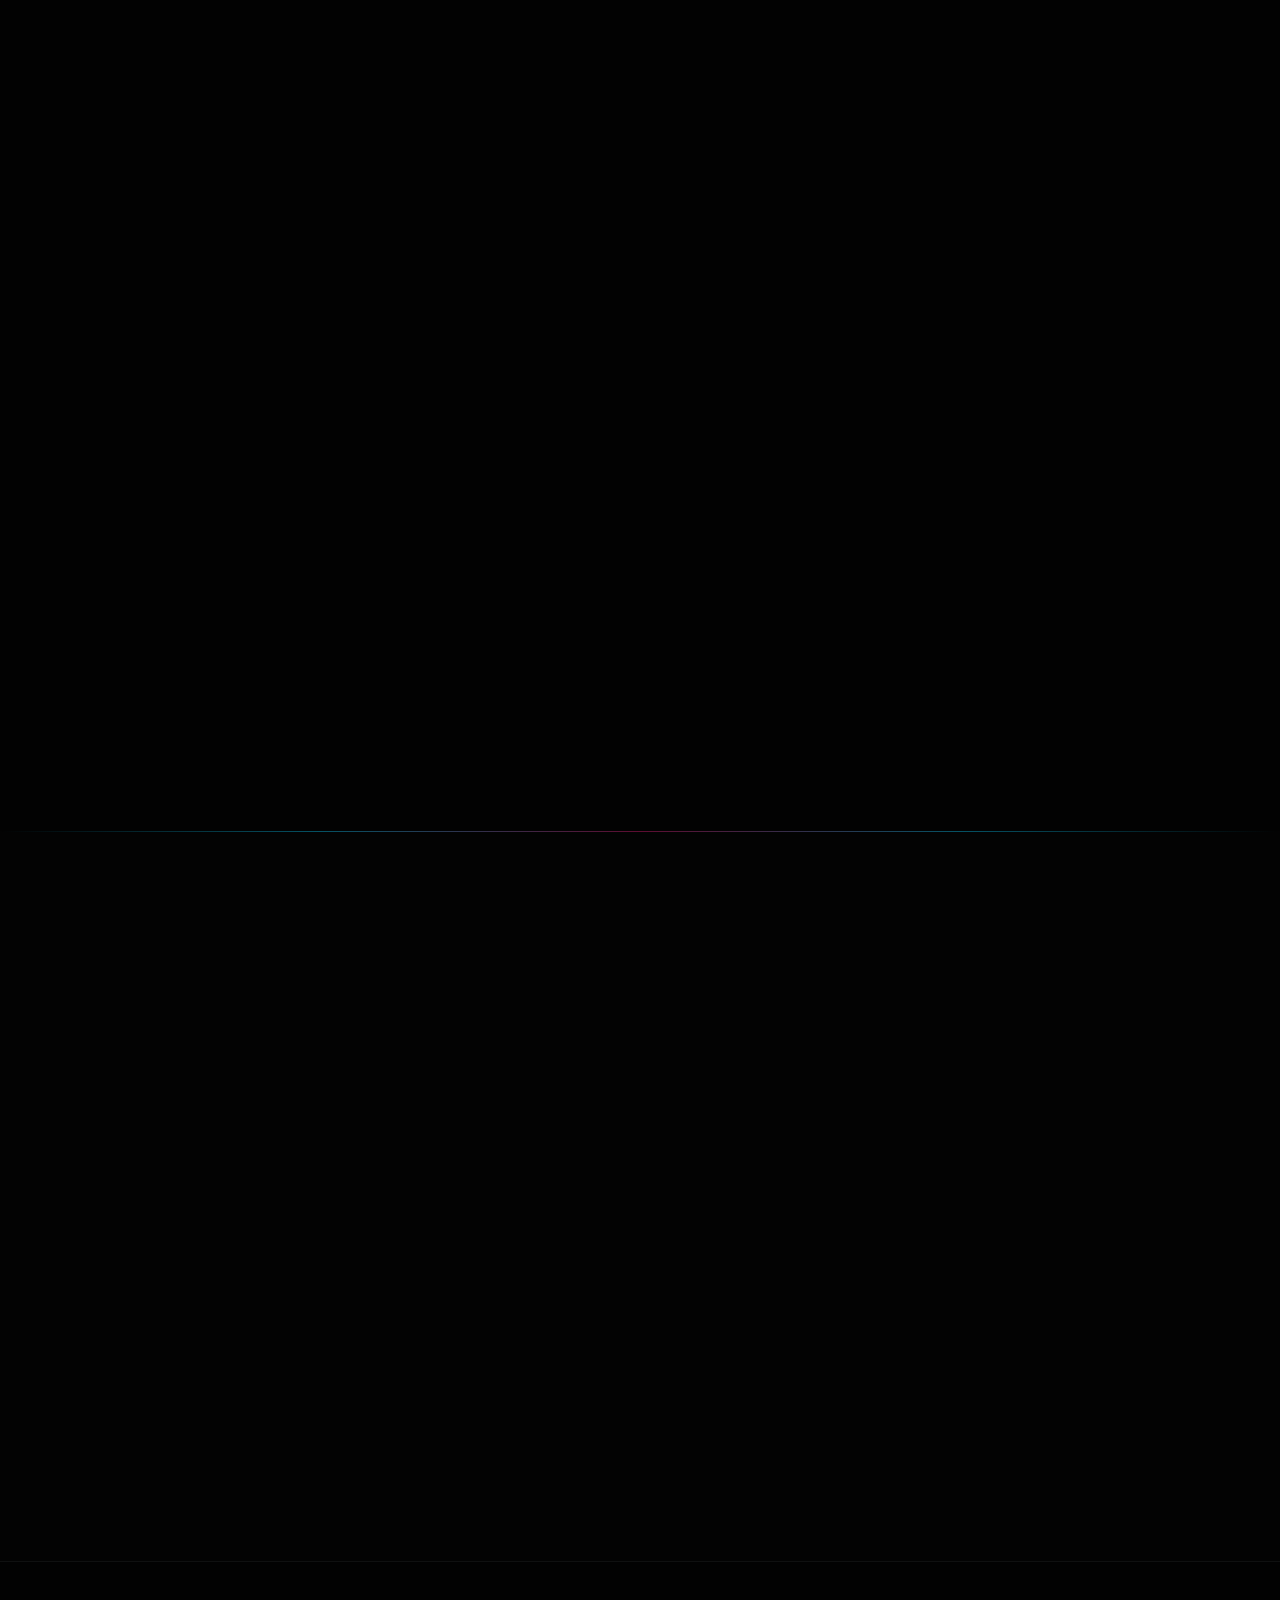
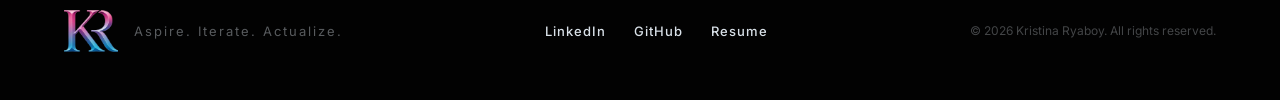
==== commit f7f3fc39: "Welcome! drop-in heading, cooler glass circles, remove unused assets - Heading: "Welcome, Friends!" " ====
--- a/index.html
+++ b/index.html
@@ -20,7 +20,7 @@
   <link rel="preconnect" href="https://fonts.googleapis.com">
   <link rel="preconnect" href="https://fonts.gstatic.com" crossorigin>
   <link href="https://fonts.googleapis.com/css2?family=Inter:wght@300;400;500;600&family=Josefin+Sans:wght@300;400;500;600;700&display=swap" rel="stylesheet">
-  <link rel="stylesheet" href="styles.css?v=17">
+  <link rel="stylesheet" href="styles.css?v=23">
   <link rel="stylesheet" href="dmc.css">
 </head>
 <body>
@@ -98,7 +98,7 @@
     <div class="container">
       <div class="welcome-grid">
         <div class="welcome-content">
-          <h2 class="welcome-heading" id="welcomeHeading">Welcome, Friends!</h2>
+          <h2 class="welcome-heading" id="welcomeHeading" aria-label="Welcome!">Welcome!</h2>
           <div class="welcome-philosophy">
             <p class="welcome-text">I design with empathy, research, and intention creating accessible, usable experiences that genuinely support people.</p>
             <p class="welcome-quote">While creativity and perfection can complement each other beautifully, they are not codependent. Creativity, to me, is permission. It is permission to wander, to iterate, and to discover the possibilities that only reveal themselves when you let curiosity lead instead of perfection.</p>
@@ -560,6 +560,6 @@
     </div>
   </footer>
 
-  <script src="script.js?v=14"></script>
+  <script src="script.js?v=18"></script>
 </body>
 </html>
--- a/styles.css
+++ b/styles.css
@@ -483,55 +483,26 @@
 .welcome-letter {
   display: inline-block;
   opacity: 0;
-  transform: translateY(30px) scale(0.3) rotate(8deg);
+  transform: translateY(-52px);
   transition: none;
 }
 
 .welcome-heading--animate .welcome-letter {
-  animation: letterPop 0.6s cubic-bezier(0.34, 1.56, 0.64, 1) forwards;
-}
-
-.welcome-letter--late {
-  transform: translateY(-50px) scale(0.5) rotate(-12deg);
-}
-
-.welcome-heading--animate .welcome-letter--late {
-  animation: letterLateDrop 0.5s cubic-bezier(0.22, 1.5, 0.36, 1) forwards;
-}
-
-@keyframes letterLateDrop {
+  animation: letterDrop 0.55s cubic-bezier(0.22, 1.4, 0.36, 1) forwards;
+}
+
+@keyframes letterDrop {
   0% {
     opacity: 0;
-    transform: translateY(-50px) scale(0.5) rotate(-12deg);
-  }
-  60% {
+    transform: translateY(-52px);
+  }
+  65% {
     opacity: 1;
-    transform: translateY(6px) scale(1.15) rotate(3deg);
-  }
-  80% {
-    transform: translateY(-2px) scale(0.97) rotate(-1deg);
+    transform: translateY(7px);
   }
   100% {
     opacity: 1;
-    transform: translateY(0) scale(1) rotate(0deg);
-  }
-}
-
-@keyframes letterPop {
-  0% {
-    opacity: 0;
-    transform: translateY(30px) scale(0.3) rotate(8deg);
-  }
-  50% {
-    opacity: 1;
-    transform: translateY(-6px) scale(1.08) rotate(-2deg);
-  }
-  75% {
-    transform: translateY(2px) scale(0.98) rotate(0.5deg);
-  }
-  100% {
-    opacity: 1;
-    transform: translateY(0) scale(1) rotate(0deg);
+    transform: translateY(0);
   }
 }
 
@@ -562,16 +533,16 @@
 }
 
 .welcome-grid .welcome-content {
-  text-align: left;
+  text-align: center;
 }
 
 .welcome-grid .welcome-heading {
-  justify-content: flex-start;
+  justify-content: center;
 }
 
 .welcome-grid .welcome-philosophy {
   max-width: 620px;
-  margin: 0;
+  margin: 0 auto;
 }
 
 .welcome-portrait {
@@ -700,12 +671,12 @@
   aspect-ratio: 1;
   border-radius: 50%;
   padding: 5px;
-  background: linear-gradient(145deg, #ff5fa8 0%, var(--magenta) 38%, var(--purple) 100%);
+  background: linear-gradient(145deg, rgba(90, 98, 112, 0.4) 0%, rgba(10, 201, 247, 0.62) 46%, var(--purple) 80%);
   box-shadow:
+    0 0 0 1.5px rgba(233, 30, 121, 0.55),
     0 12px 26px rgba(0, 0, 0, 0.55),
-    0 0 38px rgba(233, 30, 121, 0.18),
-    0 0 28px rgba(10, 201, 247, 0.14),
-    inset 0 2px 3px rgba(255, 255, 255, 0.45),
+    0 0 30px rgba(10, 201, 247, 0.12),
+    inset 0 2px 3px rgba(255, 255, 255, 0.34),
     inset 0 -3px 6px rgba(0, 0, 0, 0.45);
   text-decoration: none;
   cursor: pointer;
@@ -715,10 +686,10 @@
 .nav-banner__zone:hover {
   transform: translateY(-6px);
   box-shadow:
+    0 0 0 1.5px rgba(233, 30, 121, 0.7),
     0 18px 34px rgba(0, 0, 0, 0.6),
-    0 0 54px rgba(233, 30, 121, 0.32),
-    0 0 40px rgba(10, 201, 247, 0.26),
-    inset 0 2px 3px rgba(255, 255, 255, 0.55),
+    0 0 44px rgba(10, 201, 247, 0.28),
+    inset 0 2px 3px rgba(255, 255, 255, 0.46),
     inset 0 -3px 6px rgba(0, 0, 0, 0.45);
 }
 
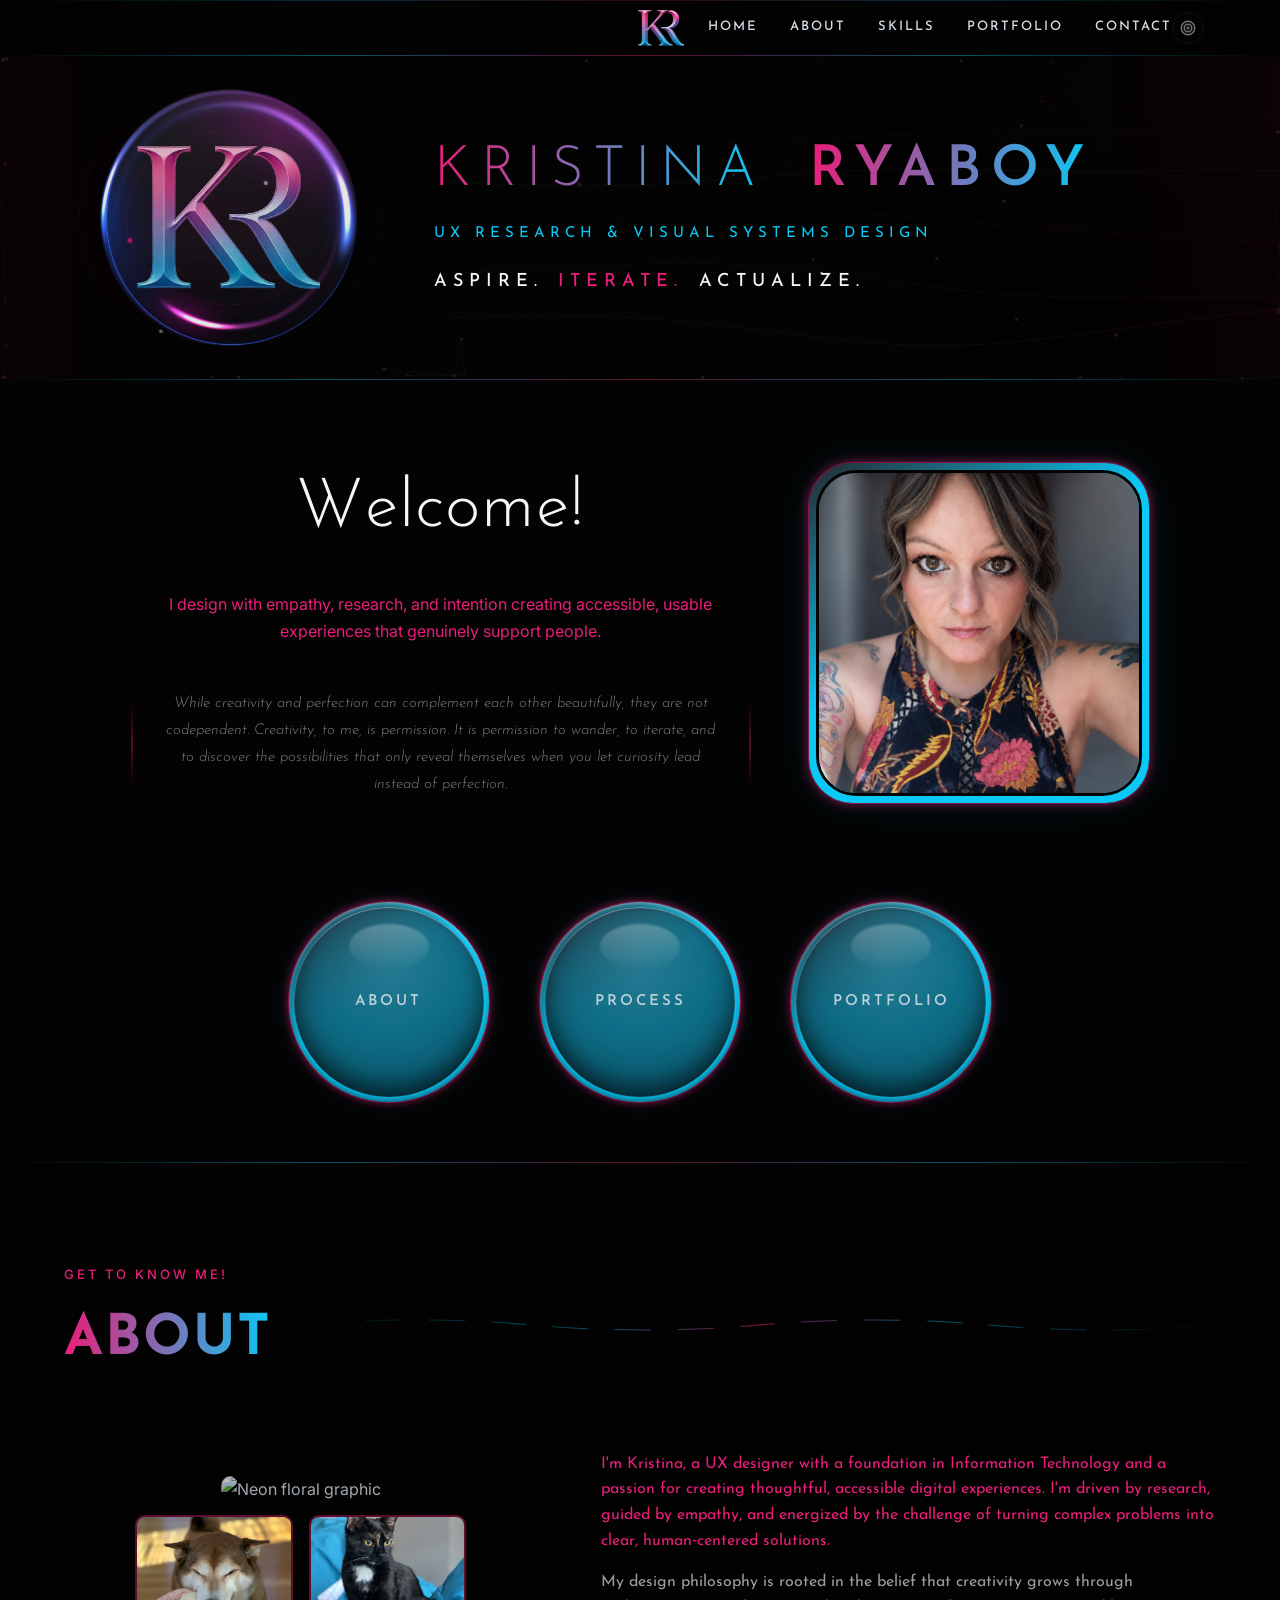
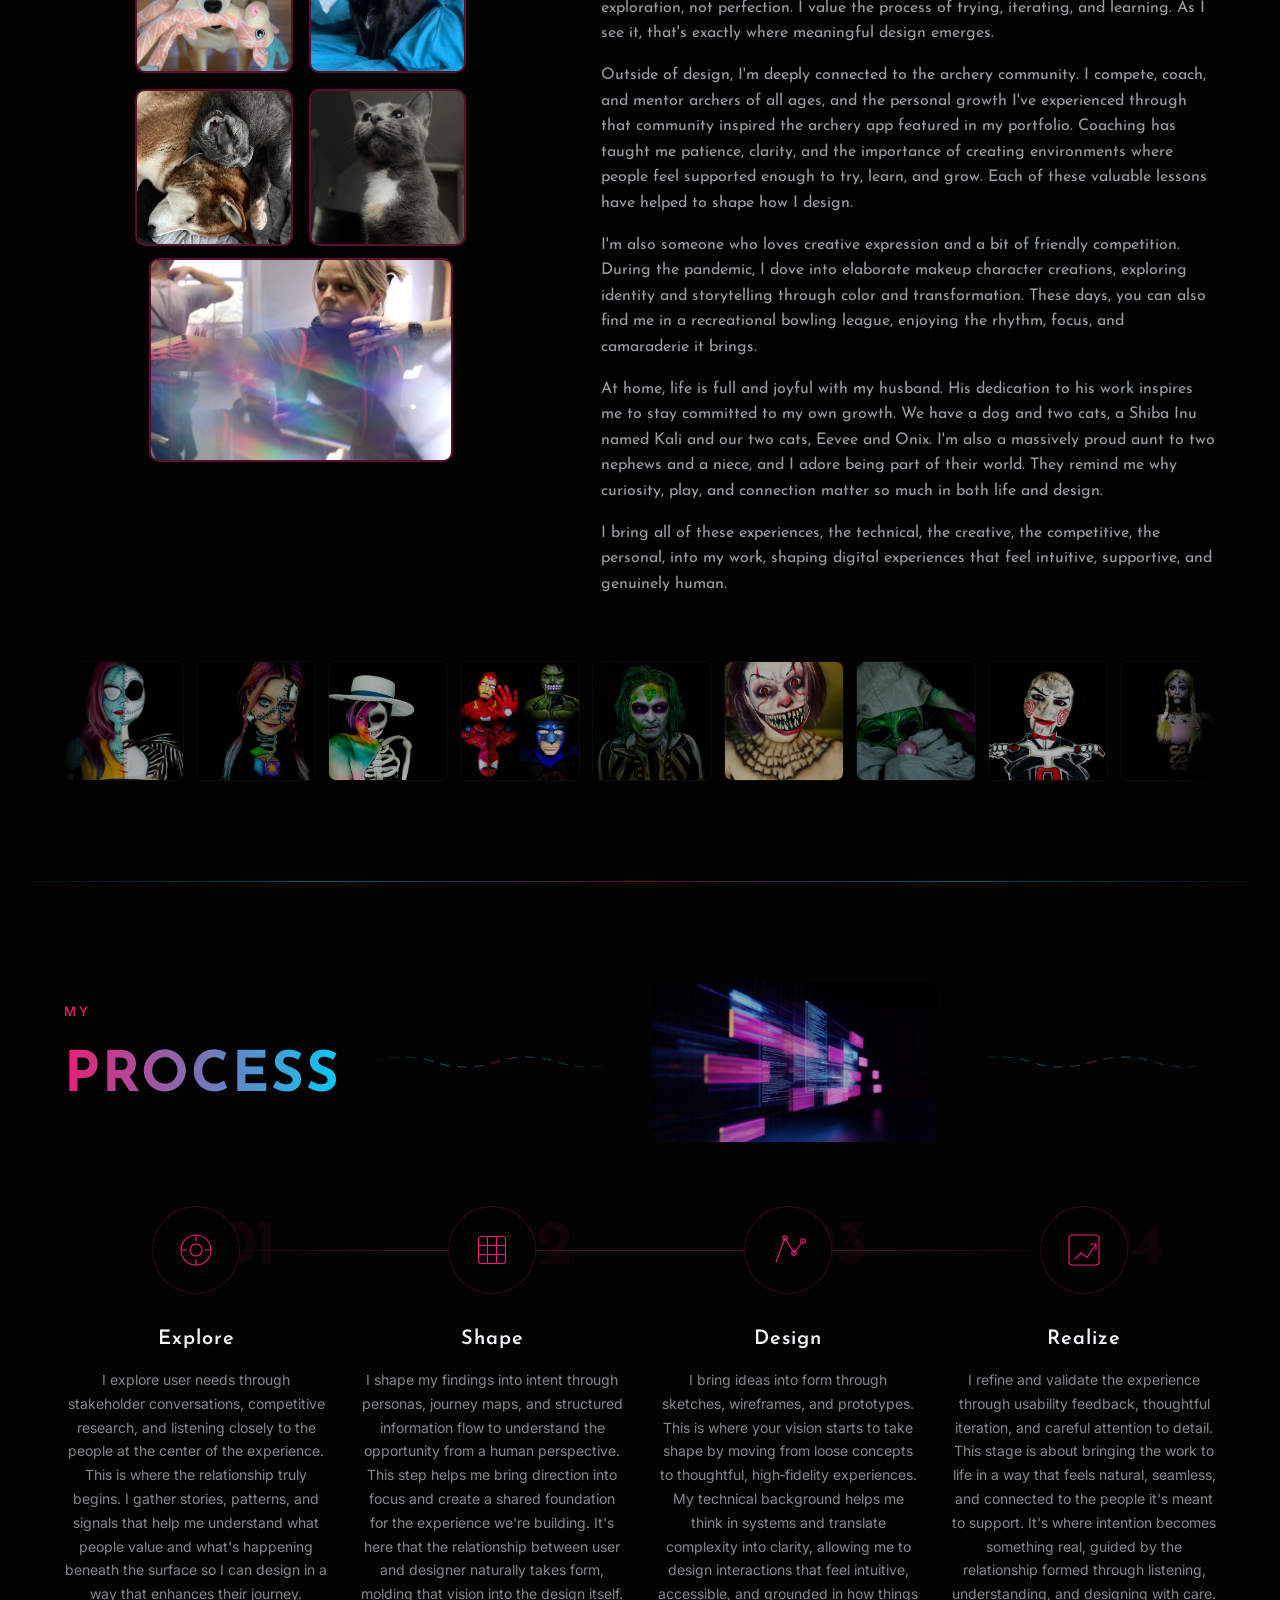
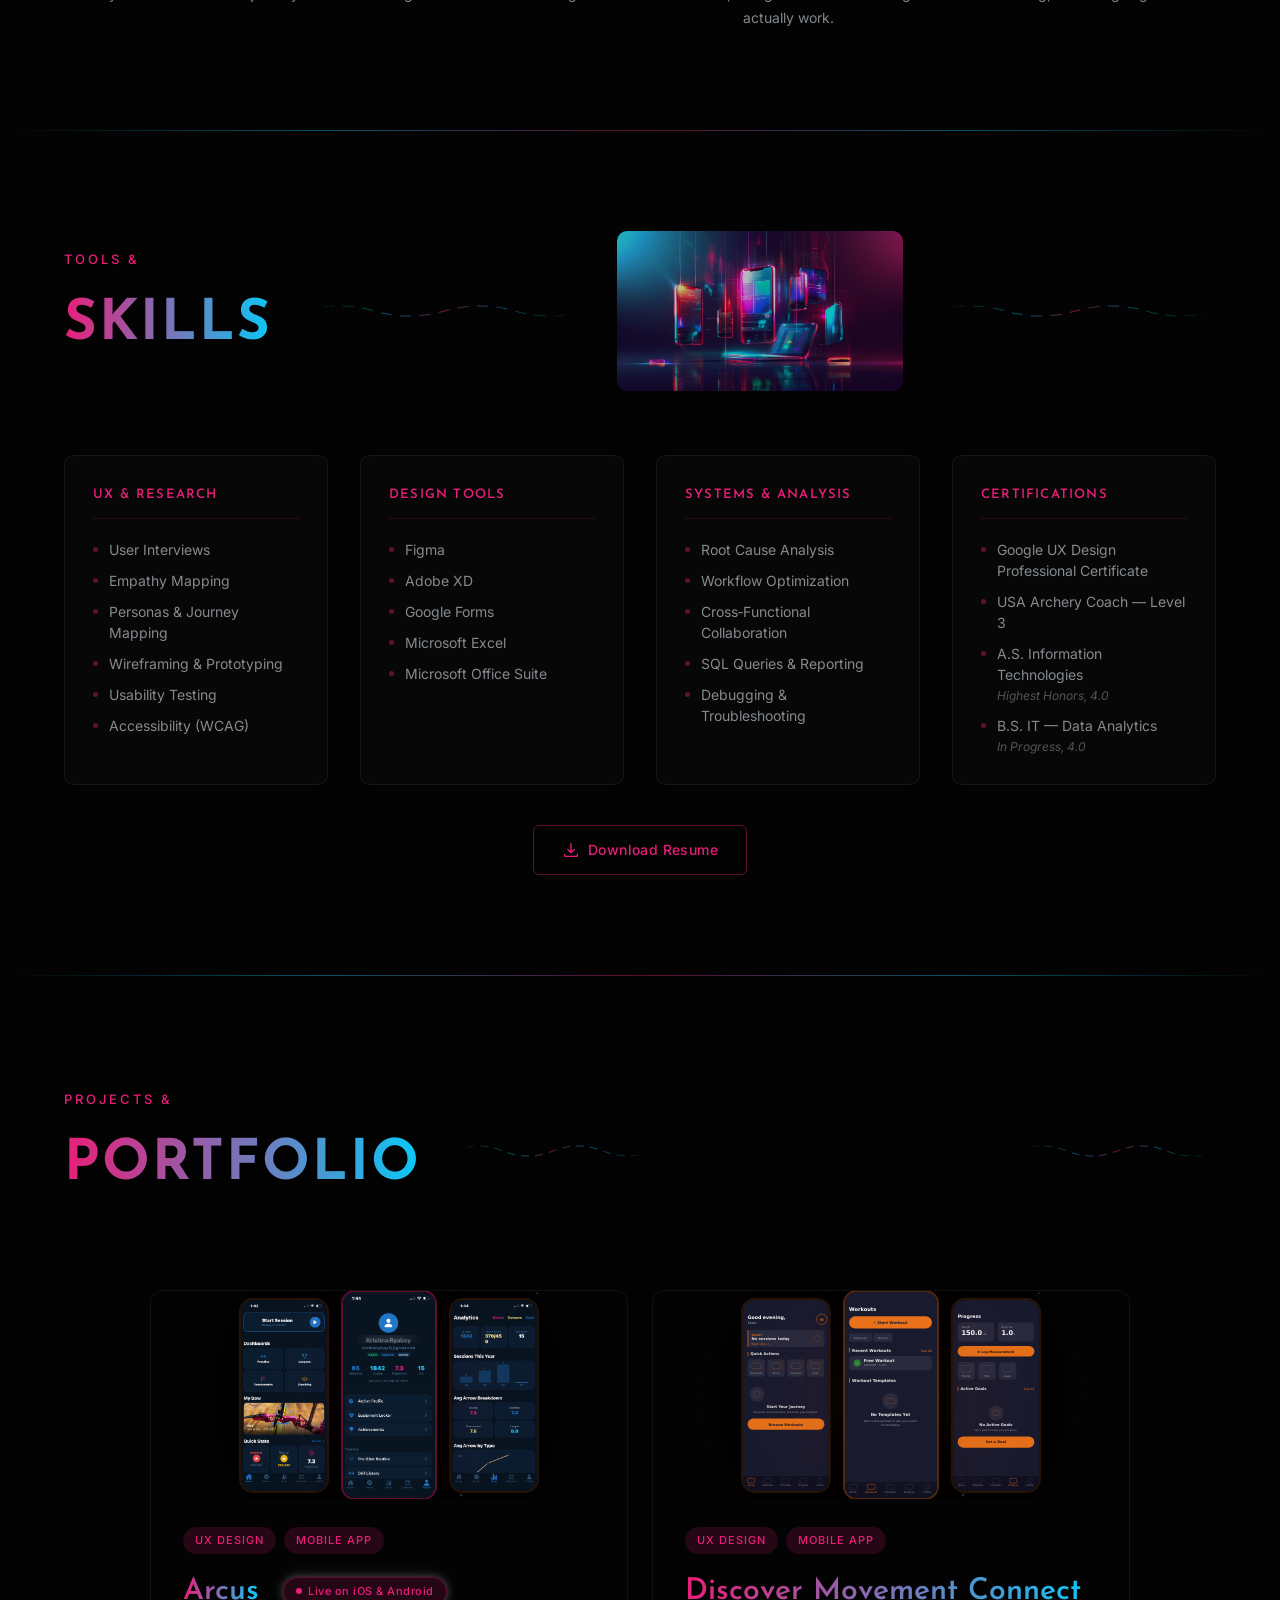
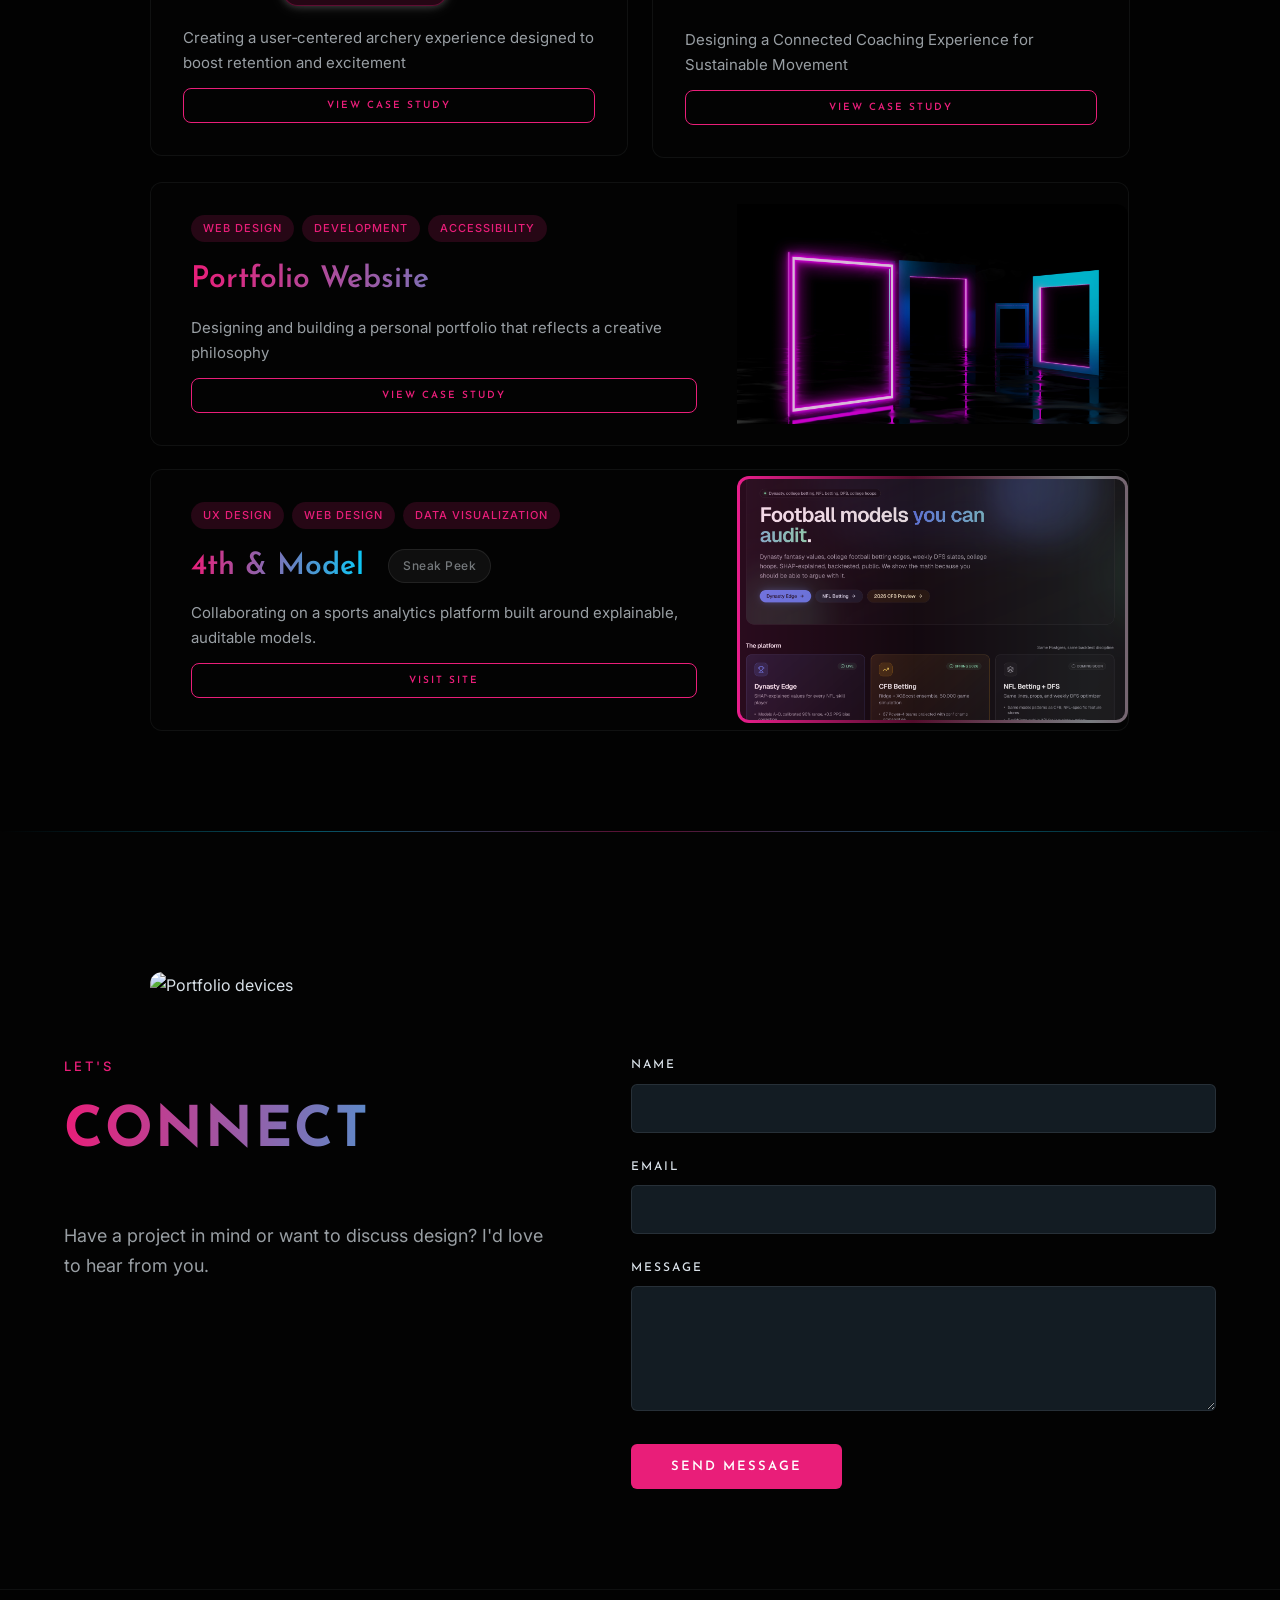
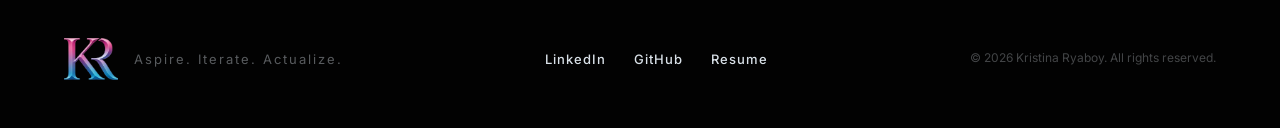
==== commit ede95966: "Cooler cyan glass buttons + matching portrait border - Fix teal/matte blue: use solid #0AC9F7 in the" ====
--- a/index.html
+++ b/index.html
@@ -20,7 +20,7 @@
   <link rel="preconnect" href="https://fonts.googleapis.com">
   <link rel="preconnect" href="https://fonts.gstatic.com" crossorigin>
   <link href="https://fonts.googleapis.com/css2?family=Inter:wght@300;400;500;600&family=Josefin+Sans:wght@300;400;500;600;700&display=swap" rel="stylesheet">
-  <link rel="stylesheet" href="styles.css?v=23">
+  <link rel="stylesheet" href="styles.css?v=26">
   <link rel="stylesheet" href="dmc.css">
 </head>
 <body>
--- a/styles.css
+++ b/styles.css
@@ -550,9 +550,12 @@
   width: clamp(220px, 30vw, 340px);
   aspect-ratio: 1;
   border-radius: 44px;
-  padding: 4px;
-  background: linear-gradient(135deg, var(--magenta), var(--purple));
-  box-shadow: 0 0 50px rgba(233, 30, 121, 0.18), 0 0 36px rgba(10, 201, 247, 0.14);
+  padding: 7px;
+  background: linear-gradient(145deg, rgba(96, 104, 118, 0.38) 0%, var(--purple) 44%, var(--purple) 100%);
+  box-shadow:
+    0 0 0 1px rgba(233, 30, 121, 0.4),
+    0 0 11px 1px rgba(233, 30, 121, 0.5),
+    0 0 40px rgba(10, 201, 247, 0.12);
   opacity: 0;
   transform: translateY(20px) scale(0.96);
   animation: fadeUp 0.9s var(--ease-out) 0.65s forwards;
@@ -671,9 +674,10 @@
   aspect-ratio: 1;
   border-radius: 50%;
   padding: 5px;
-  background: linear-gradient(145deg, rgba(90, 98, 112, 0.4) 0%, rgba(10, 201, 247, 0.62) 46%, var(--purple) 80%);
+  background: linear-gradient(145deg, rgba(96, 104, 118, 0.38) 0%, var(--purple) 44%, var(--purple) 100%);
   box-shadow:
-    0 0 0 1.5px rgba(233, 30, 121, 0.55),
+    0 0 0 1px rgba(233, 30, 121, 0.4),
+    0 0 9px 1px rgba(233, 30, 121, 0.55),
     0 12px 26px rgba(0, 0, 0, 0.55),
     0 0 30px rgba(10, 201, 247, 0.12),
     inset 0 2px 3px rgba(255, 255, 255, 0.34),
@@ -686,7 +690,8 @@
 .nav-banner__zone:hover {
   transform: translateY(-6px);
   box-shadow:
-    0 0 0 1.5px rgba(233, 30, 121, 0.7),
+    0 0 0 1px rgba(233, 30, 121, 0.55),
+    0 0 15px 2px rgba(233, 30, 121, 0.7),
     0 18px 34px rgba(0, 0, 0, 0.6),
     0 0 44px rgba(10, 201, 247, 0.28),
     inset 0 2px 3px rgba(255, 255, 255, 0.46),
@@ -720,16 +725,16 @@
   transition: color 0.3s ease, letter-spacing 0.4s var(--ease-out);
 }
 
-/* Glass reflection arc across the top of the lens */
+/* Glass reflection highlight near the top of the lens */
 .nav-banner__label::before {
   content: '';
   position: absolute;
-  top: 6%;
-  left: 14%;
-  width: 72%;
-  height: 40%;
+  top: 9%;
+  left: 29%;
+  width: 42%;
+  height: 24%;
   border-radius: 50%;
-  background: linear-gradient(180deg, rgba(255, 255, 255, 0.28), rgba(255, 255, 255, 0));
+  background: linear-gradient(180deg, rgba(255, 255, 255, 0.26), rgba(255, 255, 255, 0));
   filter: blur(1px);
   z-index: 1;
   pointer-events: none;
